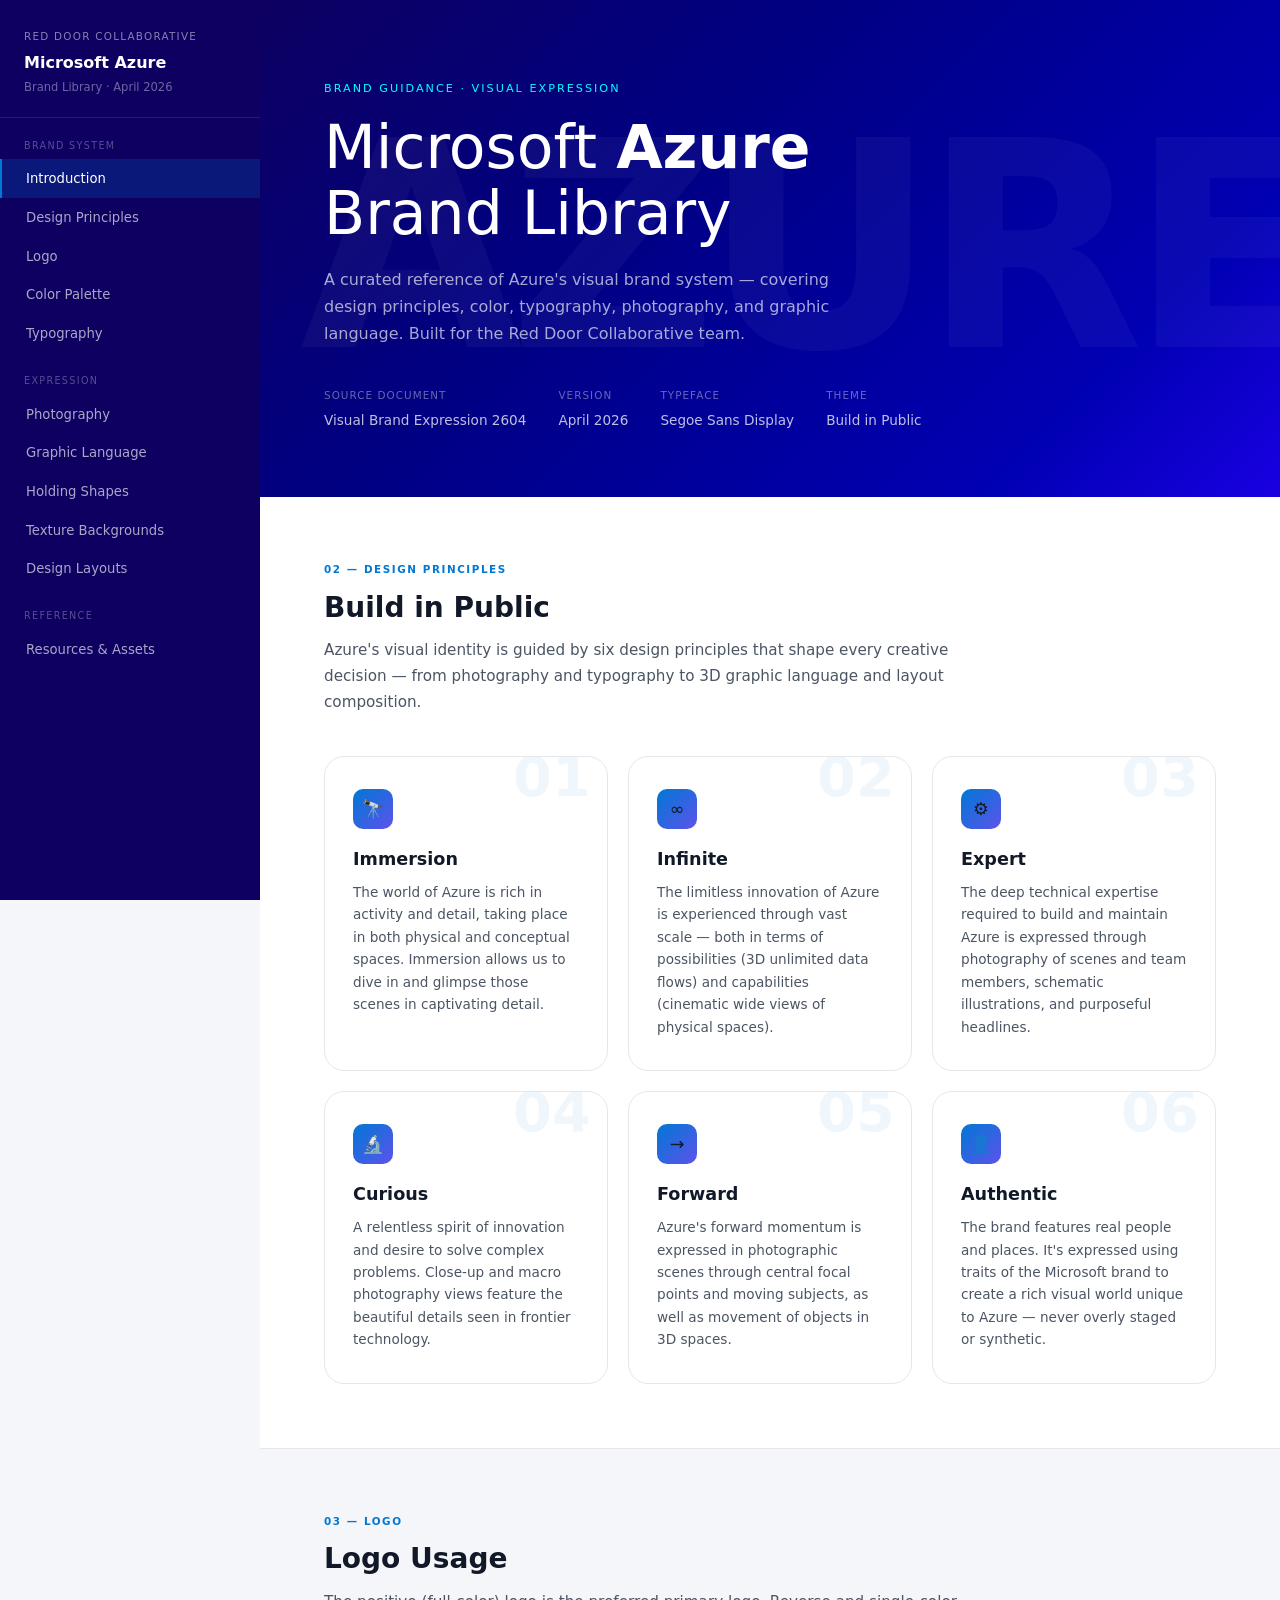
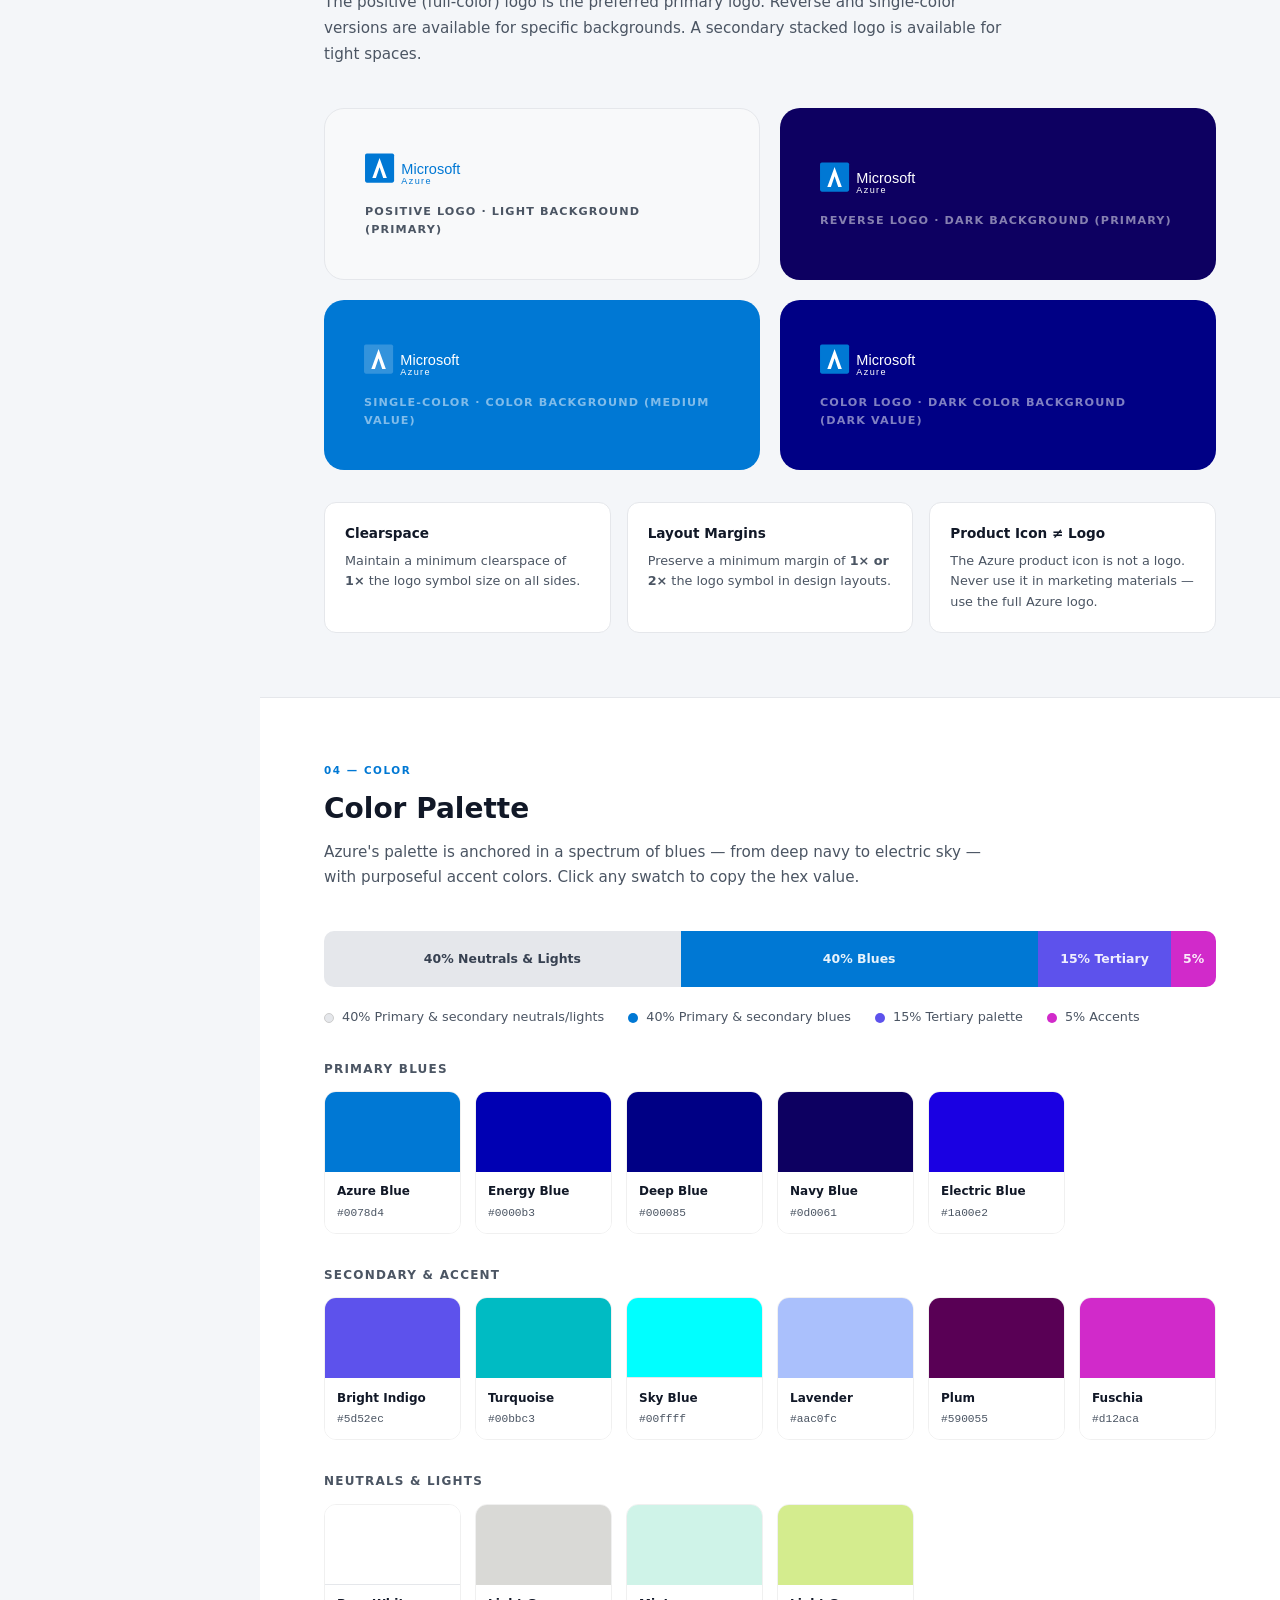
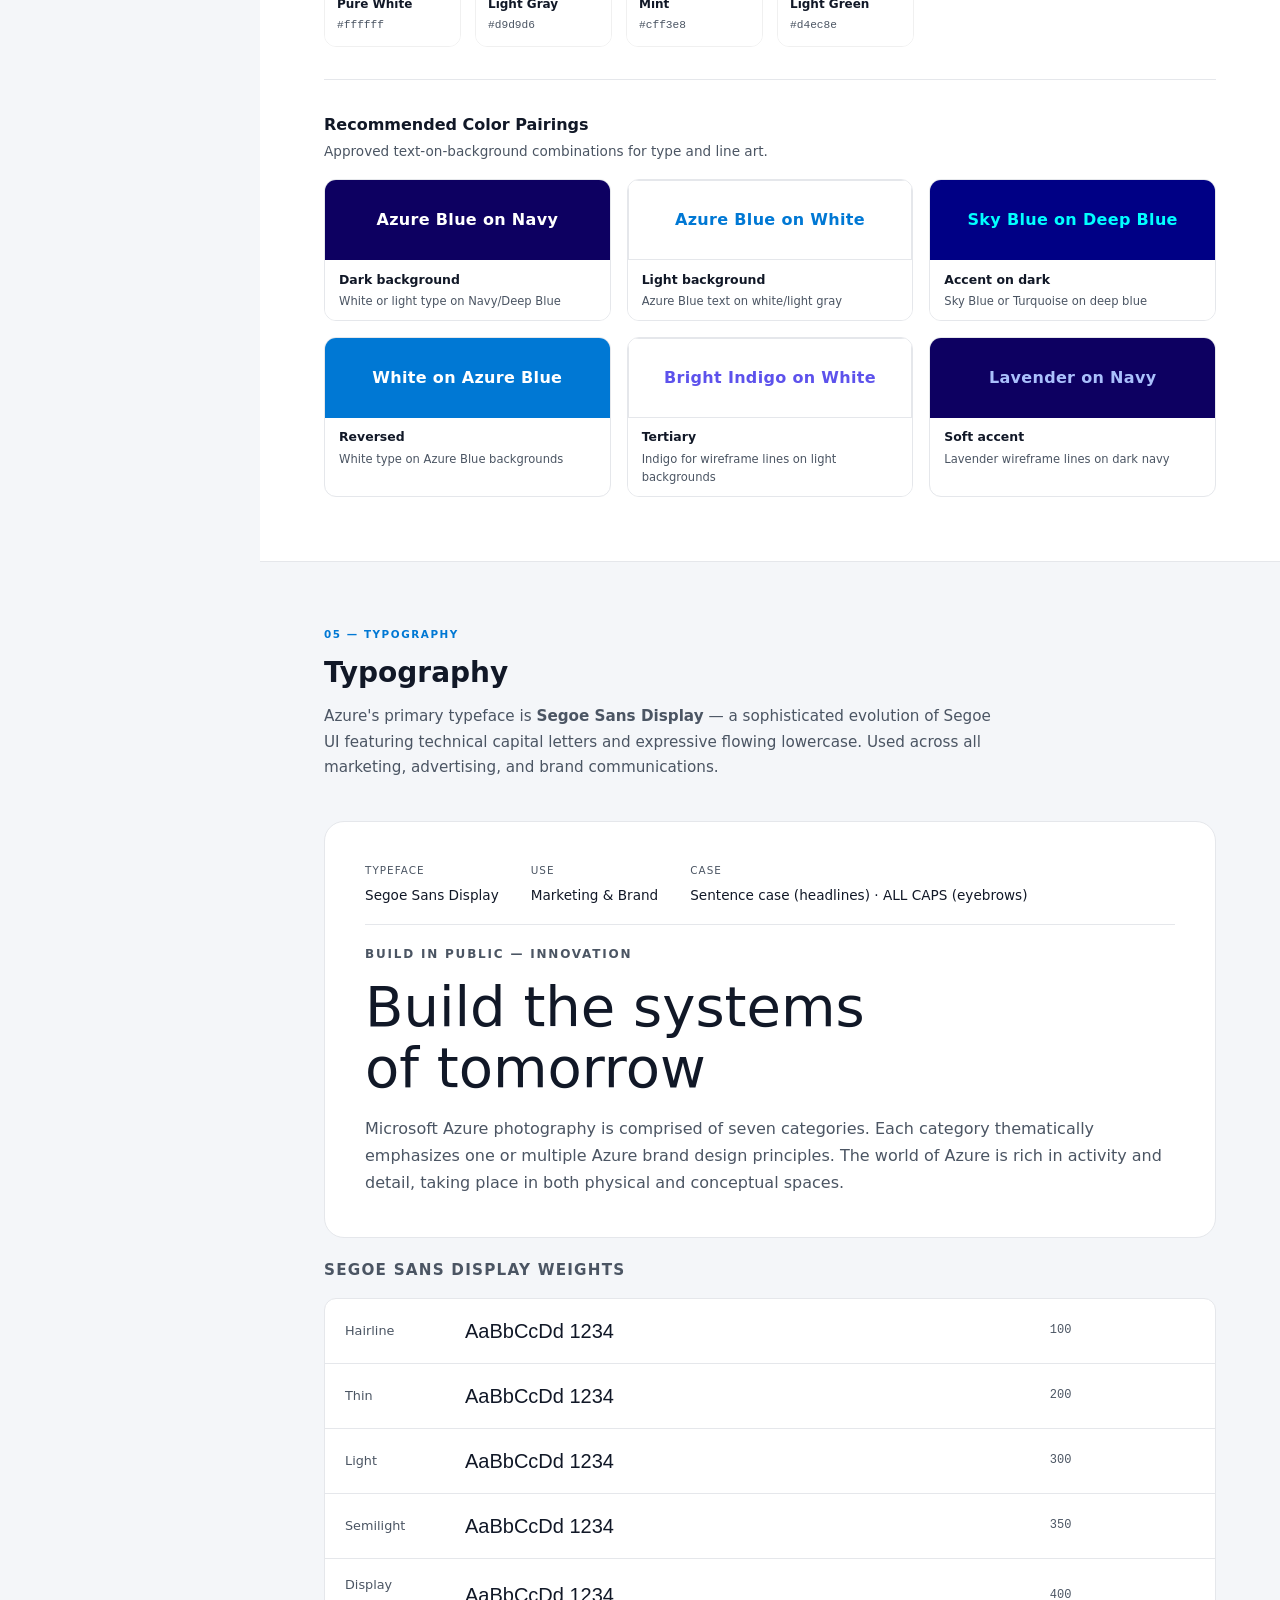
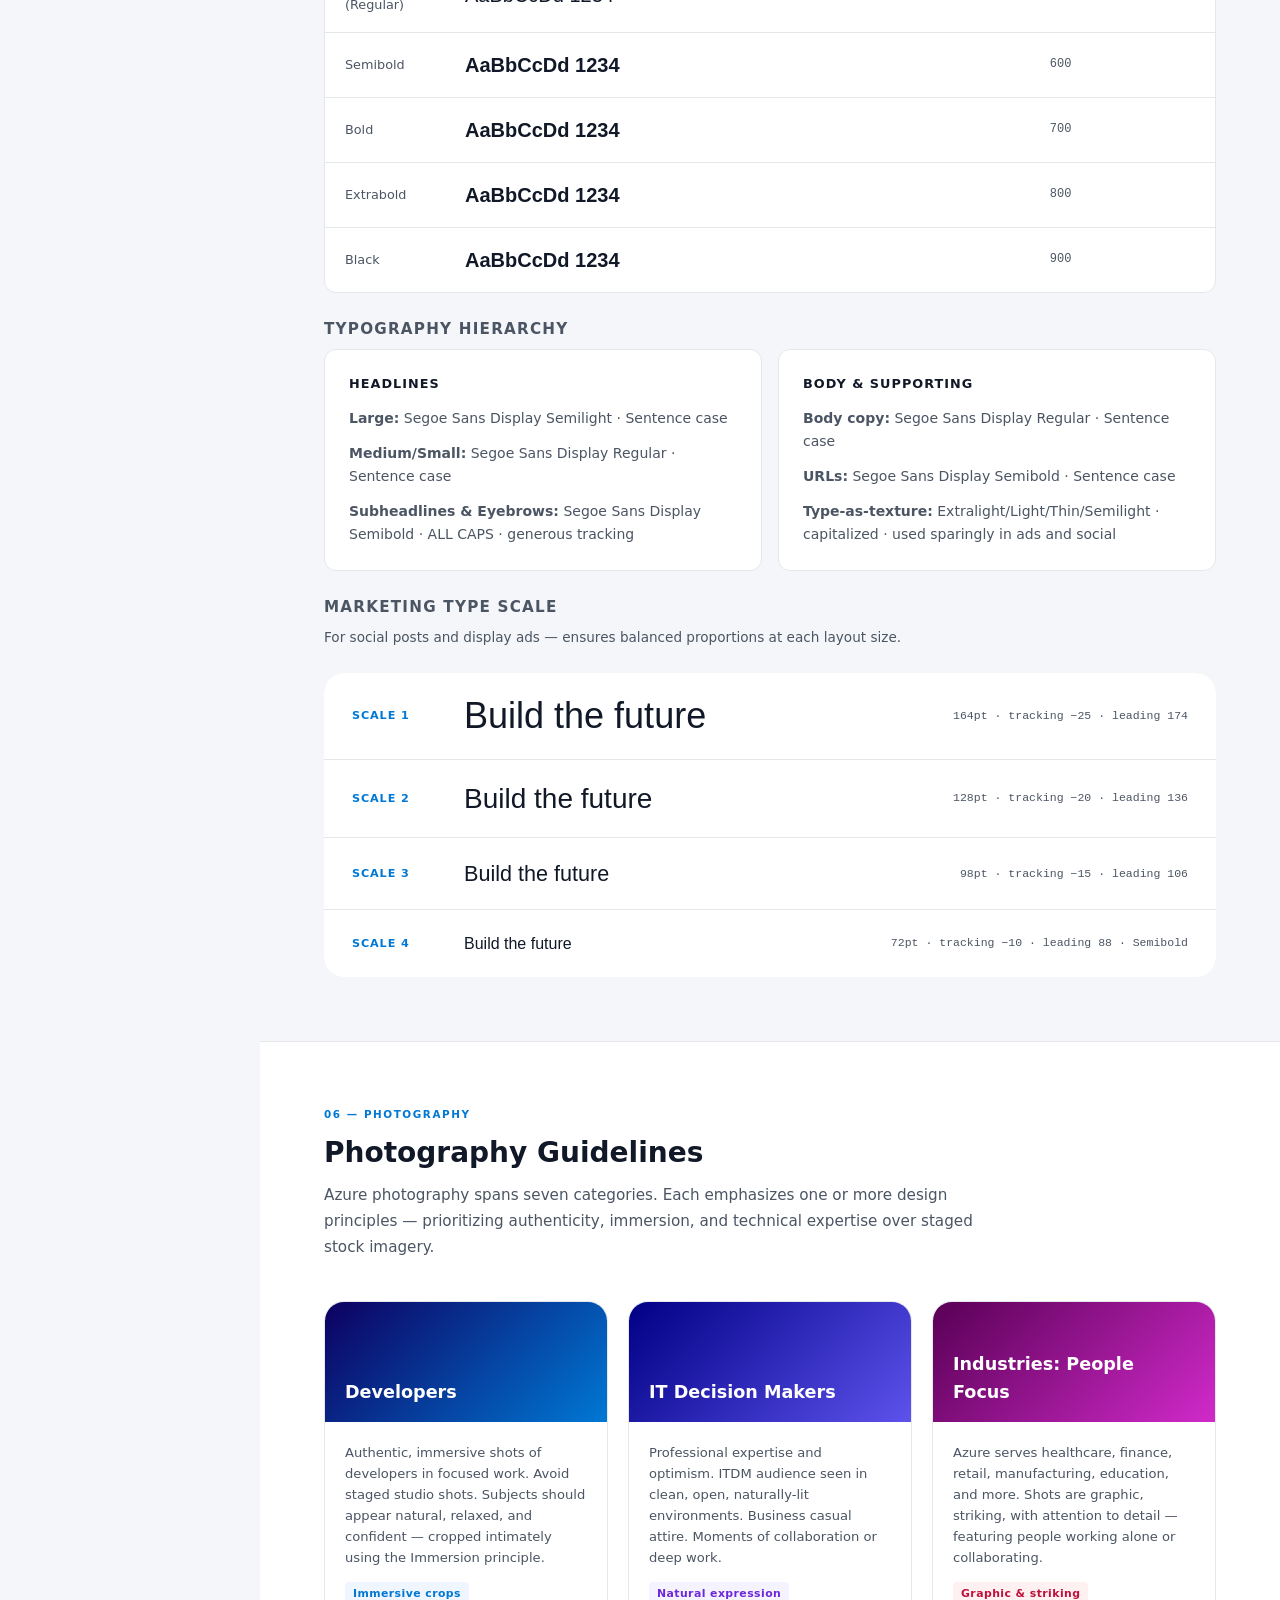
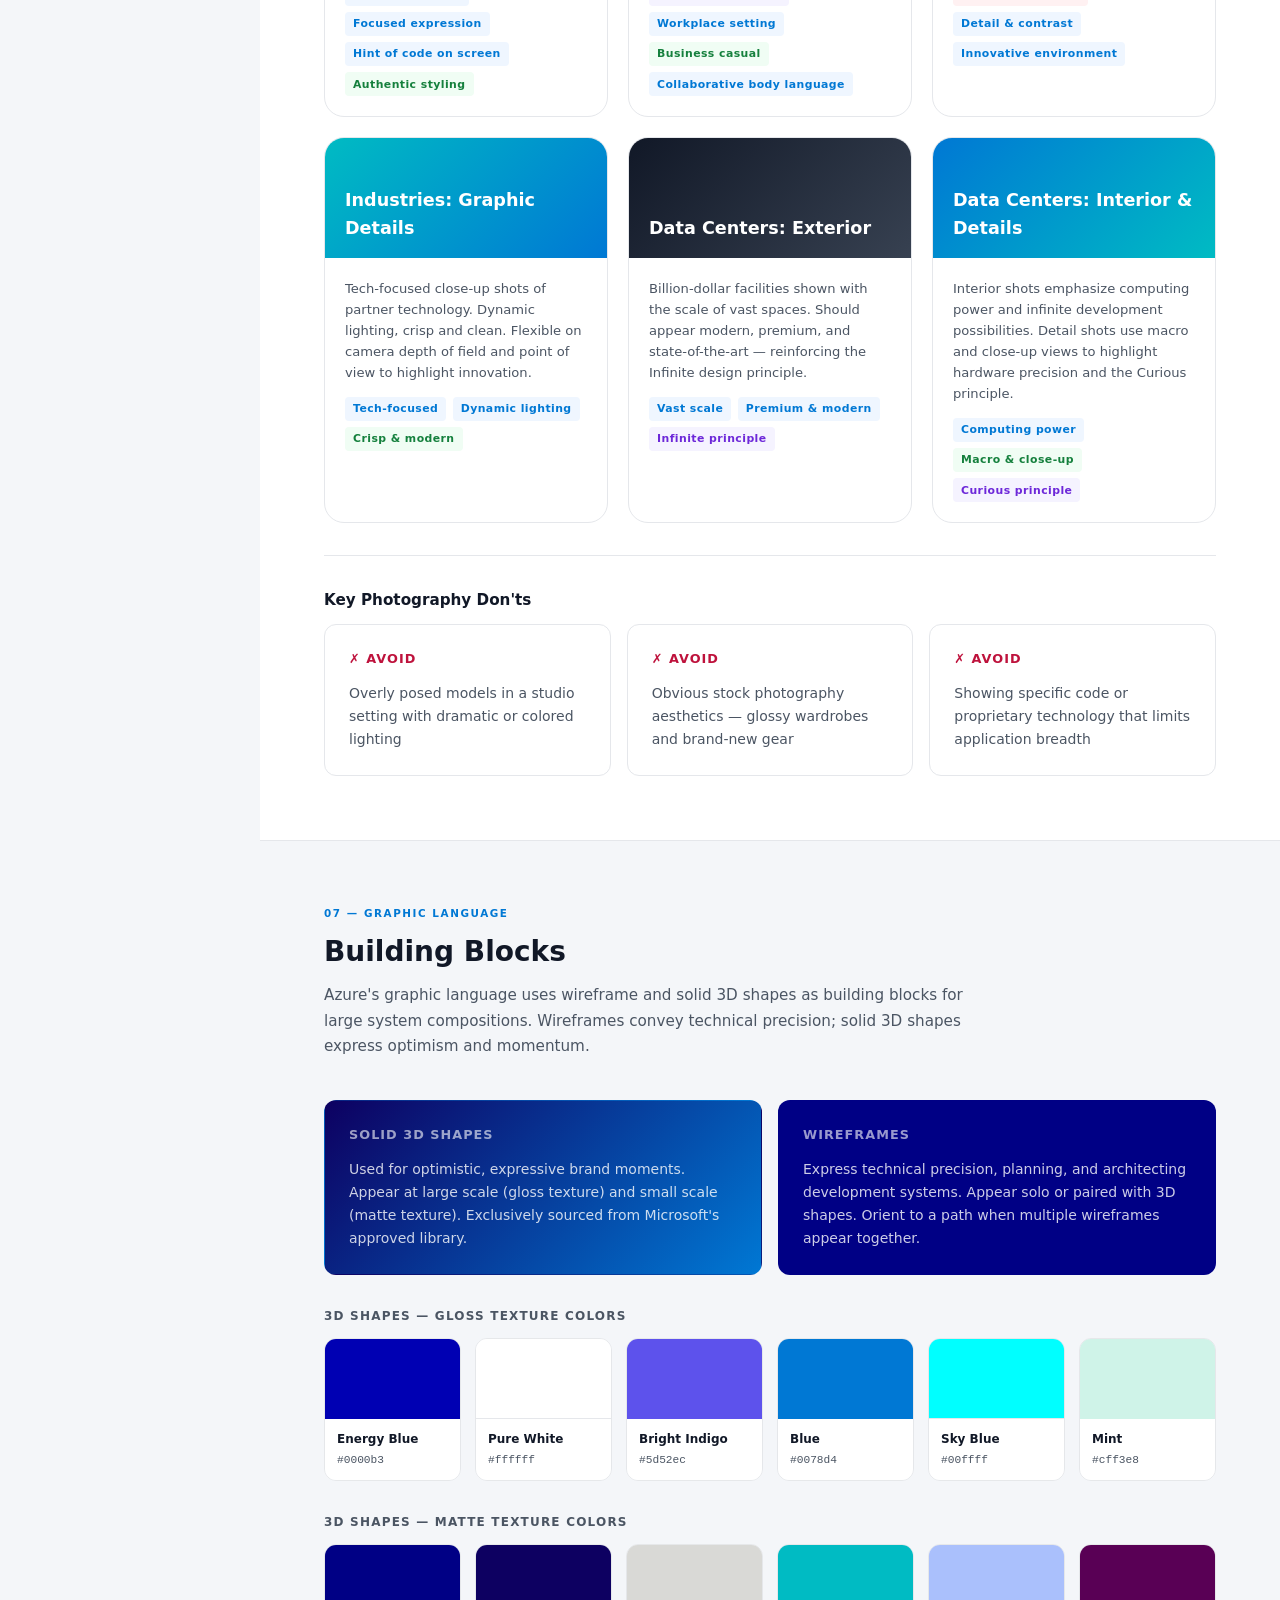
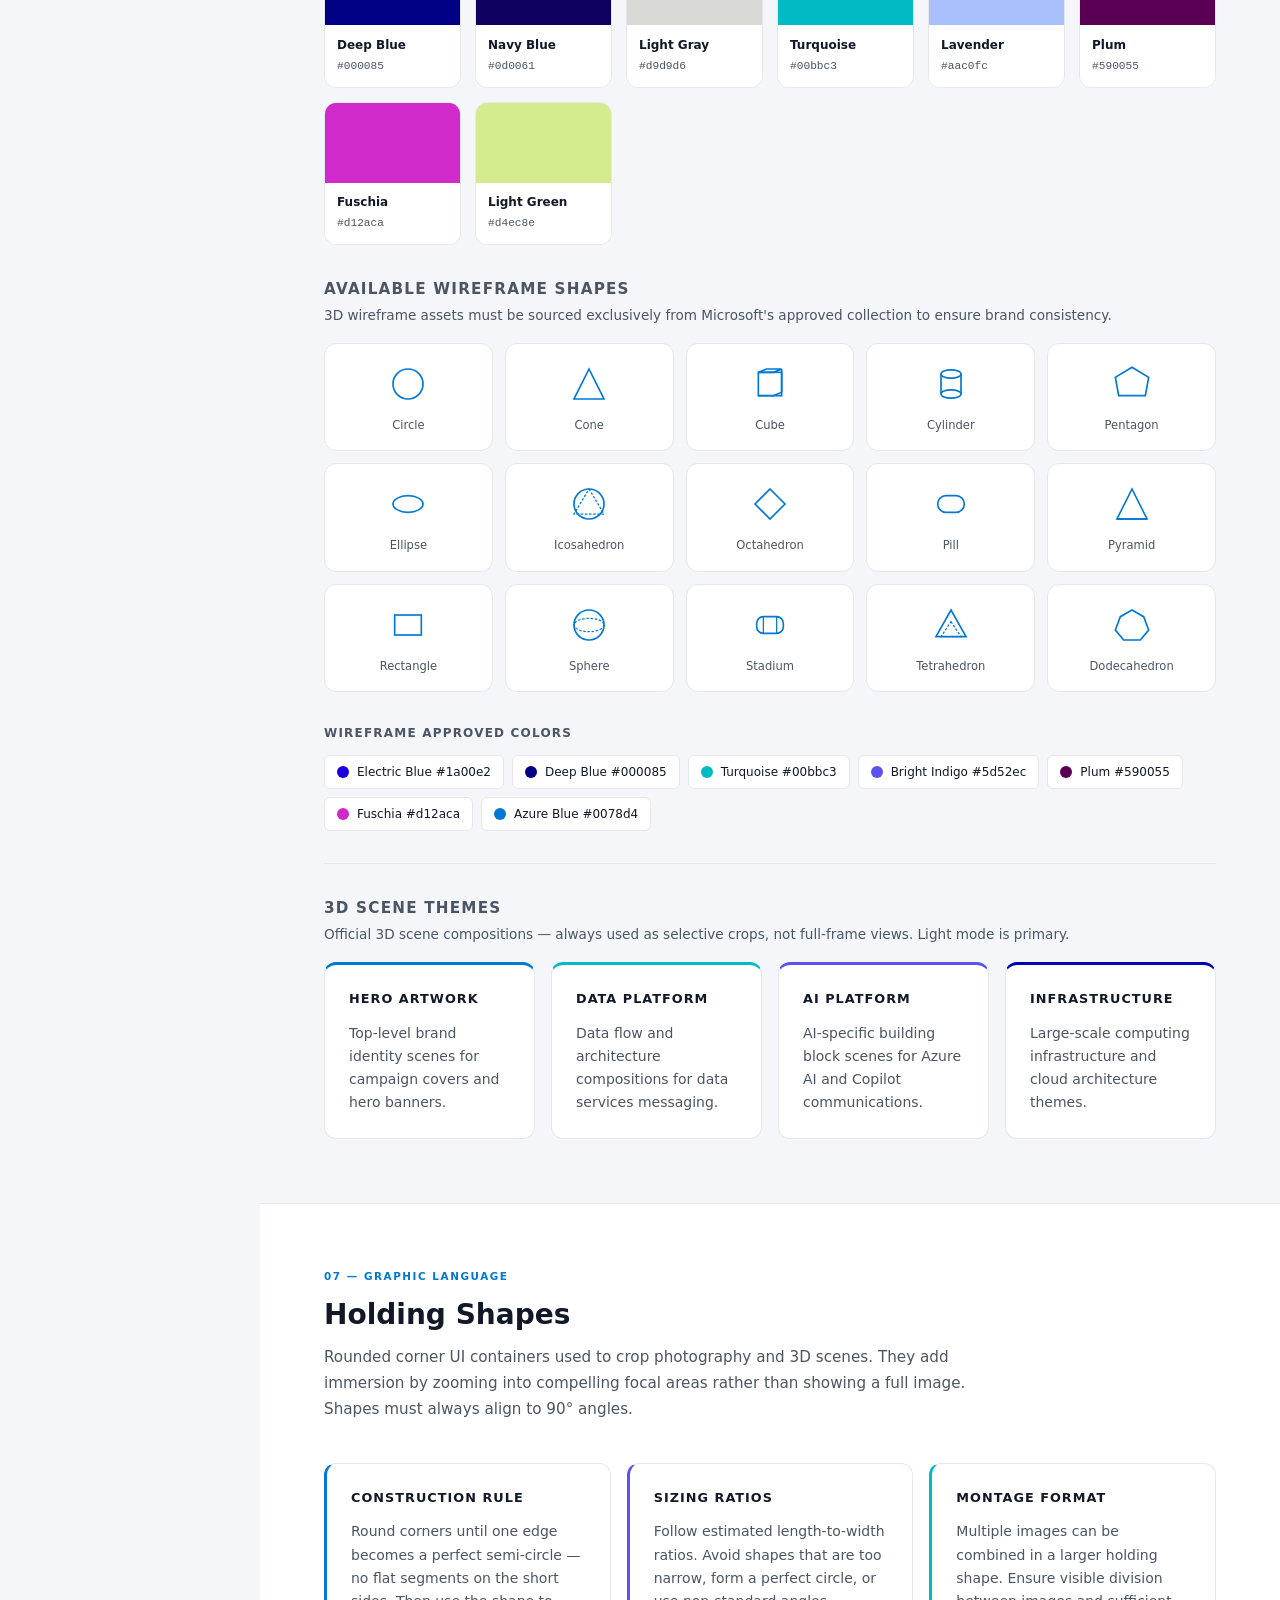
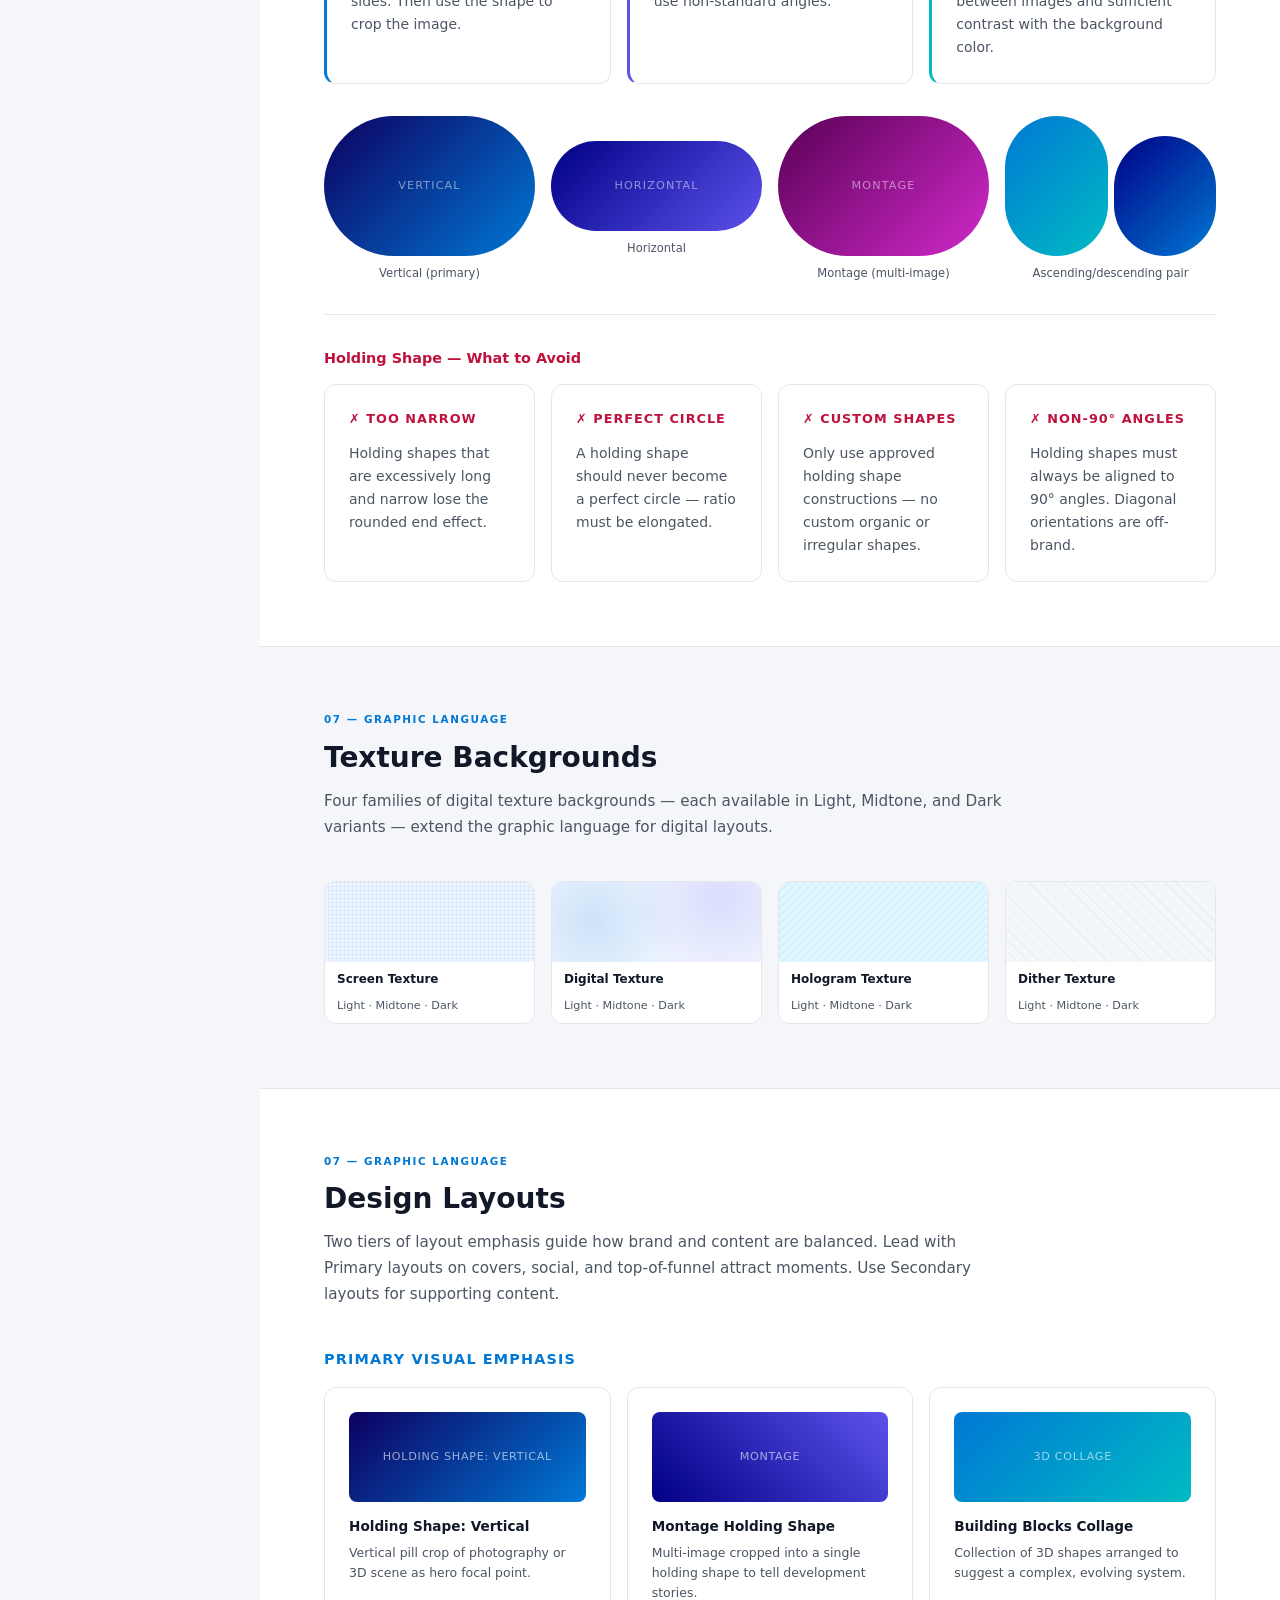
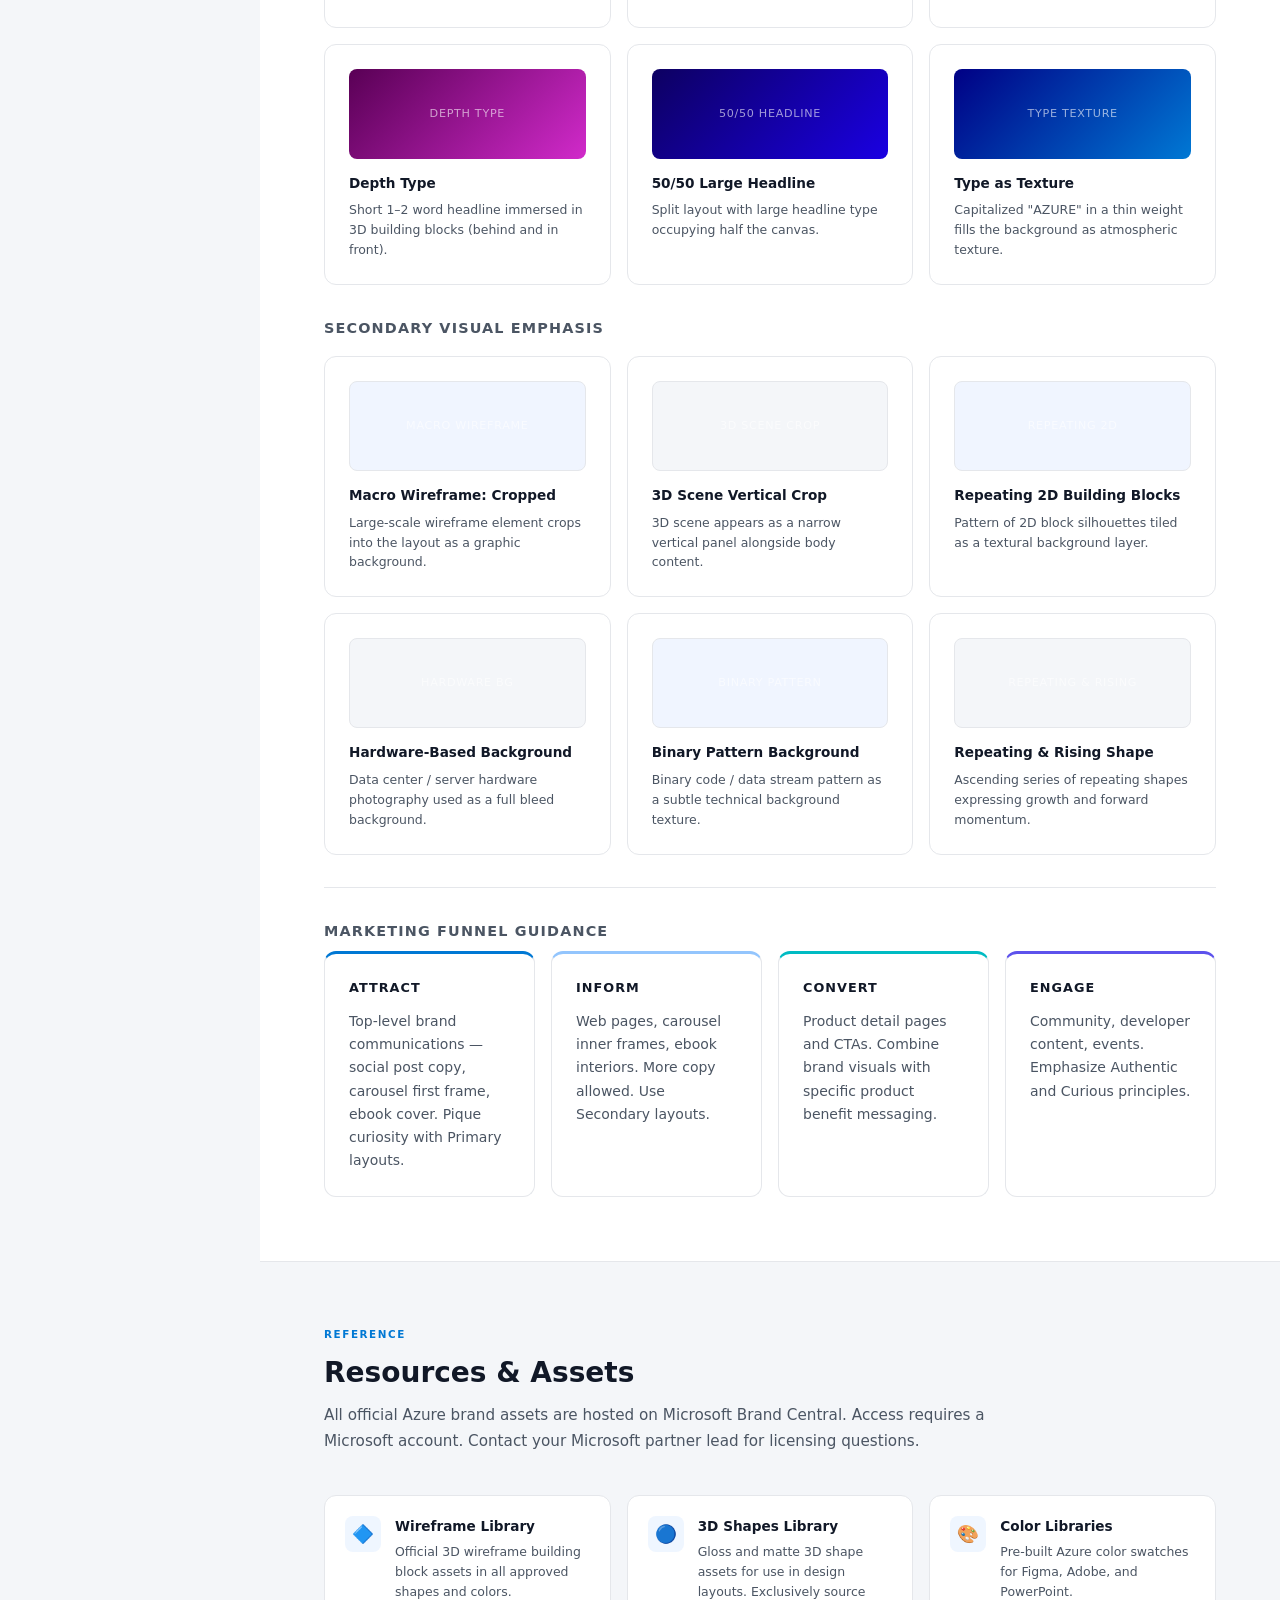
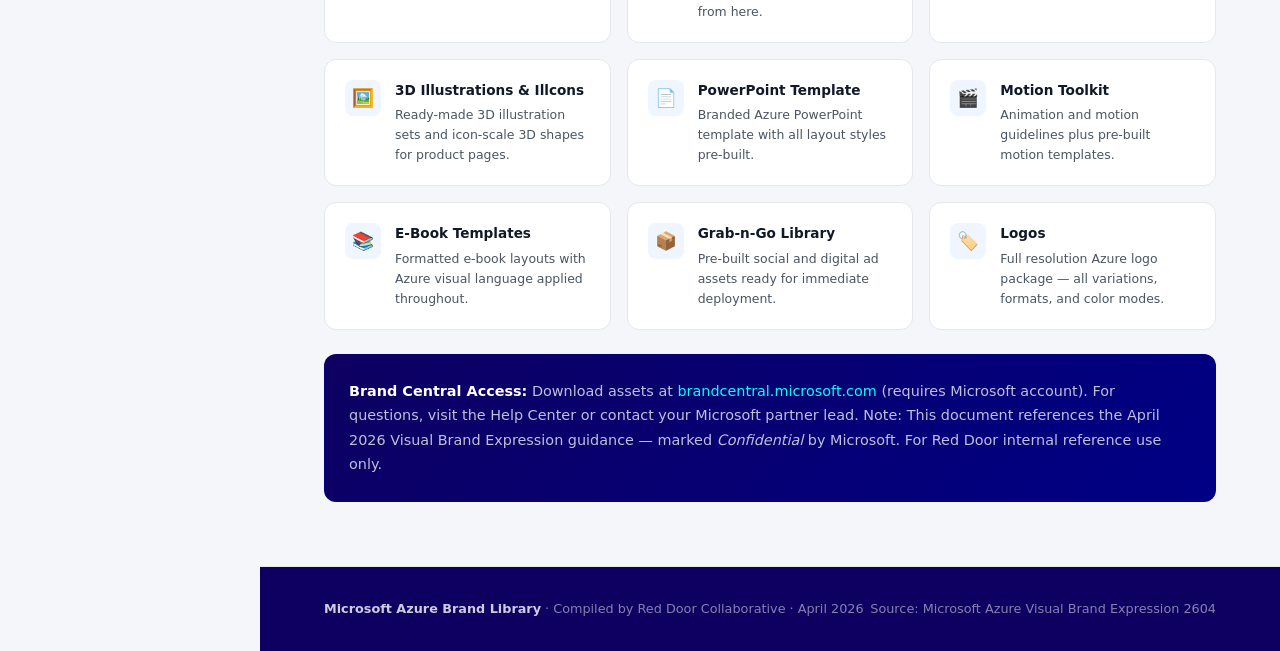
==== index.html @ ec977c02 "feat: initial Azure brand library" ====
<!DOCTYPE html>
<html lang="en">
<head>
  <meta charset="UTF-8" />
  <meta name="viewport" content="width=device-width, initial-scale=1.0" />
  <title>Microsoft Azure — Brand Library</title>
  <style>
    /* ─── Reset & Base ─── */
    *, *::before, *::after { box-sizing: border-box; margin: 0; padding: 0; }
    :root {
      --azure-blue:       #0078d4;
      --energy-blue:      #0000b3;
      --deep-blue:        #000085;
      --navy-blue:        #0d0061;
      --electric-blue:    #1a00e2;
      --bright-indigo:    #5d52ec;
      --sky-blue:         #00ffff;
      --turquoise:        #00bbc3;
      --lavender:         #aac0fc;
      --mint:             #cff3e8;
      --plum:             #590055;
      --fuschia:          #d12aca;
      --light-green:      #d4ec8e;
      --light-gray:       #d9d9d6;
      --pure-white:       #ffffff;
      --bg:               #f4f6f9;
      --surface:          #ffffff;
      --text-primary:     #111827;
      --text-secondary:   #4b5563;
      --border:           #e5e7eb;
      --nav-width:        260px;
      --radius:           12px;
      --radius-lg:        20px;
    }
    html { scroll-behavior: smooth; }
    body {
      font-family: 'Segoe UI', system-ui, -apple-system, sans-serif;
      background: var(--bg);
      color: var(--text-primary);
      line-height: 1.6;
      display: flex;
    }

    /* ─── Sidebar Nav ─── */
    nav {
      position: fixed; top: 0; left: 0;
      width: var(--nav-width); height: 100vh;
      background: var(--navy-blue);
      overflow-y: auto;
      display: flex; flex-direction: column;
      z-index: 100;
      padding-bottom: 2rem;
    }
    .nav-brand {
      padding: 1.75rem 1.5rem 1.25rem;
      border-bottom: 1px solid rgba(255,255,255,0.1);
    }
    .nav-brand .eyebrow {
      font-size: 0.65rem; letter-spacing: 0.12em; text-transform: uppercase;
      color: rgba(255,255,255,0.5); margin-bottom: 0.35rem;
    }
    .nav-brand .title {
      font-size: 1rem; font-weight: 600; color: #fff;
    }
    .nav-brand .subtitle {
      font-size: 0.72rem; color: rgba(255,255,255,0.4); margin-top: 0.15rem;
    }
    .nav-section-label {
      font-size: 0.6rem; letter-spacing: 0.14em; text-transform: uppercase;
      color: rgba(255,255,255,0.3); padding: 1.25rem 1.5rem 0.4rem;
    }
    nav a {
      display: block; padding: 0.55rem 1.5rem;
      font-size: 0.825rem; color: rgba(255,255,255,0.65);
      text-decoration: none; transition: all 0.15s;
      border-left: 2px solid transparent;
    }
    nav a:hover { color: #fff; background: rgba(255,255,255,0.06); border-left-color: var(--azure-blue); }
    nav a.active { color: #fff; background: rgba(0,120,212,0.2); border-left-color: var(--azure-blue); }

    /* ─── Main Content ─── */
    main {
      margin-left: var(--nav-width);
      flex: 1;
      padding: 0;
    }

    /* ─── Hero ─── */
    .hero {
      background: linear-gradient(135deg, var(--navy-blue) 0%, var(--deep-blue) 40%, var(--energy-blue) 80%, var(--electric-blue) 100%);
      padding: 5rem 4rem 4rem;
      position: relative; overflow: hidden;
    }
    .hero::before {
      content: 'AZURE';
      position: absolute; right: -2rem; top: 50%; transform: translateY(-50%);
      font-size: 18rem; font-weight: 900; letter-spacing: -0.05em;
      color: rgba(255,255,255,0.04); pointer-events: none; line-height: 1;
    }
    .hero-eyebrow {
      font-size: 0.7rem; letter-spacing: 0.18em; text-transform: uppercase;
      color: var(--sky-blue); margin-bottom: 1rem;
    }
    .hero h1 {
      font-size: clamp(2.5rem, 5vw, 3.75rem);
      font-weight: 300; color: #fff; line-height: 1.1;
      margin-bottom: 1.25rem; max-width: 640px;
    }
    .hero h1 strong { font-weight: 700; }
    .hero p {
      font-size: 1rem; color: rgba(255,255,255,0.65);
      max-width: 560px; line-height: 1.7;
    }
    .hero-meta {
      margin-top: 2.5rem; display: flex; gap: 2rem;
    }
    .hero-meta-item label {
      font-size: 0.65rem; letter-spacing: 0.1em; text-transform: uppercase;
      color: rgba(255,255,255,0.4); display: block; margin-bottom: 0.2rem;
    }
    .hero-meta-item span { font-size: 0.85rem; color: rgba(255,255,255,0.75); }

    /* ─── Sections ─── */
    section {
      padding: 4rem;
      border-bottom: 1px solid var(--border);
    }
    section:last-child { border-bottom: none; }
    .section-eyebrow {
      font-size: 0.65rem; letter-spacing: 0.15em; text-transform: uppercase;
      color: var(--azure-blue); margin-bottom: 0.5rem; font-weight: 600;
    }
    h2 {
      font-size: 1.75rem; font-weight: 600; margin-bottom: 0.5rem;
      color: var(--text-primary);
    }
    .section-intro {
      font-size: 0.95rem; color: var(--text-secondary);
      max-width: 680px; margin-bottom: 2.5rem; line-height: 1.7;
    }

    /* ─── Cards ─── */
    .card-grid { display: grid; gap: 1rem; }
    .card-grid-2 { grid-template-columns: repeat(2, 1fr); }
    .card-grid-3 { grid-template-columns: repeat(3, 1fr); }
    .card-grid-4 { grid-template-columns: repeat(4, 1fr); }
    .card {
      background: var(--surface); border-radius: var(--radius);
      border: 1px solid var(--border); padding: 1.5rem;
    }
    .card-title {
      font-size: 0.8rem; font-weight: 600; text-transform: uppercase;
      letter-spacing: 0.08em; margin-bottom: 0.75rem; color: var(--text-primary);
    }
    .card p { font-size: 0.875rem; color: var(--text-secondary); line-height: 1.65; }

    /* ─── Design Principles ─── */
    .principles-grid {
      display: grid; grid-template-columns: repeat(3, 1fr); gap: 1.25rem;
    }
    .principle-card {
      background: var(--surface); border-radius: var(--radius-lg);
      border: 1px solid var(--border); padding: 2rem 1.75rem;
      position: relative; overflow: hidden; transition: transform 0.2s, box-shadow 0.2s;
    }
    .principle-card:hover { transform: translateY(-3px); box-shadow: 0 8px 30px rgba(0,0,0,0.08); }
    .principle-number {
      font-size: 3.5rem; font-weight: 900; position: absolute;
      top: -0.5rem; right: 1rem; color: rgba(0,120,212,0.06); line-height: 1;
    }
    .principle-icon {
      width: 40px; height: 40px; border-radius: 10px;
      background: linear-gradient(135deg, var(--azure-blue), var(--bright-indigo));
      display: flex; align-items: center; justify-content: center;
      margin-bottom: 1rem;
      font-size: 1.1rem;
    }
    .principle-title {
      font-size: 1.1rem; font-weight: 700; margin-bottom: 0.5rem;
    }
    .principle-desc {
      font-size: 0.85rem; color: var(--text-secondary); line-height: 1.65;
    }

    /* ─── Logo ─── */
    .logo-grid {
      display: grid; grid-template-columns: repeat(2, 1fr); gap: 1.25rem;
      margin-bottom: 2rem;
    }
    .logo-block {
      border-radius: var(--radius-lg); padding: 2.5rem; min-height: 160px;
      display: flex; flex-direction: column; justify-content: center; align-items: flex-start;
    }
    .logo-block.light { background: #f8f9fa; border: 1px solid var(--border); }
    .logo-block.dark { background: var(--navy-blue); }
    .logo-block.color-bg { background: var(--azure-blue); }
    .logo-block.dark-color { background: var(--deep-blue); }
    .logo-svg { width: 200px; }
    .logo-label {
      font-size: 0.7rem; letter-spacing: 0.1em; text-transform: uppercase;
      margin-top: 1rem; font-weight: 600;
    }
    .logo-block.light .logo-label { color: var(--text-secondary); }
    .logo-block.dark .logo-label, .logo-block.color-bg .logo-label, .logo-block.dark-color .logo-label {
      color: rgba(255,255,255,0.5);
    }
    .logo-rules {
      display: grid; grid-template-columns: repeat(3, 1fr); gap: 1rem;
    }
    .logo-rule-card {
      background: var(--surface); border: 1px solid var(--border); border-radius: var(--radius);
      padding: 1.25rem;
    }
    .logo-rule-card h4 { font-size: 0.85rem; font-weight: 600; margin-bottom: 0.4rem; }
    .logo-rule-card p { font-size: 0.8rem; color: var(--text-secondary); }

    /* ─── Color Palette ─── */
    .color-section-title {
      font-size: 0.75rem; font-weight: 700; text-transform: uppercase;
      letter-spacing: 0.1em; color: var(--text-secondary);
      margin-bottom: 0.75rem; margin-top: 2rem;
    }
    .color-section-title:first-of-type { margin-top: 0; }
    .color-grid {
      display: grid; grid-template-columns: repeat(auto-fill, minmax(130px, 1fr));
      gap: 0.875rem; margin-bottom: 0.5rem;
    }
    .swatch {
      border-radius: var(--radius); overflow: hidden;
      border: 1px solid rgba(0,0,0,0.06); cursor: pointer;
      transition: transform 0.15s, box-shadow 0.15s;
    }
    .swatch:hover { transform: translateY(-2px); box-shadow: 0 6px 20px rgba(0,0,0,0.1); }
    .swatch-color { height: 80px; width: 100%; }
    .swatch-info { background: var(--surface); padding: 0.65rem 0.75rem; }
    .swatch-name { font-size: 0.75rem; font-weight: 600; color: var(--text-primary); }
    .swatch-hex {
      font-size: 0.7rem; color: var(--text-secondary); font-family: monospace;
      display: flex; align-items: center; justify-content: space-between;
      margin-top: 0.2rem;
    }
    .copy-btn {
      background: none; border: none; cursor: pointer; padding: 0;
      color: var(--azure-blue); font-size: 0.65rem; opacity: 0;
      transition: opacity 0.15s;
    }
    .swatch:hover .copy-btn { opacity: 1; }
    .copy-btn:hover { text-decoration: underline; }
    .toast {
      position: fixed; bottom: 2rem; right: 2rem;
      background: var(--text-primary); color: #fff;
      padding: 0.75rem 1.25rem; border-radius: 8px;
      font-size: 0.85rem; opacity: 0; pointer-events: none;
      transition: opacity 0.3s;
      z-index: 999;
    }
    .toast.show { opacity: 1; }
    .color-usage-bar {
      display: flex; height: 40px; border-radius: 8px; overflow: hidden;
      margin-bottom: 0.75rem; border: 1px solid var(--border);
    }
    .usage-segment {
      display: flex; align-items: center; justify-content: center;
      font-size: 0.7rem; font-weight: 700; color: #fff;
      transition: flex 0.3s;
    }
    .usage-segment.dark { color: rgba(255,255,255,0.8); }
    .usage-legend {
      display: flex; gap: 1.5rem; flex-wrap: wrap;
    }
    .usage-item {
      display: flex; align-items: center; gap: 0.5rem; font-size: 0.8rem; color: var(--text-secondary);
    }
    .usage-dot { width: 10px; height: 10px; border-radius: 50%; flex-shrink: 0; }

    /* ─── Color Pairing ─── */
    .pairing-grid {
      display: grid; grid-template-columns: repeat(3, 1fr); gap: 1rem; margin-top: 1rem;
    }
    .pairing-card {
      border-radius: var(--radius); overflow: hidden; border: 1px solid var(--border);
    }
    .pairing-preview {
      height: 80px; display: flex; align-items: center;
      justify-content: center; font-size: 1rem; font-weight: 600; letter-spacing: 0.02em;
    }
    .pairing-meta {
      background: var(--surface); padding: 0.6rem 0.875rem;
      font-size: 0.72rem; color: var(--text-secondary);
    }
    .pairing-meta strong { color: var(--text-primary); display: block; font-size: 0.78rem; margin-bottom: 0.15rem; }

    /* ─── Typography ─── */
    .type-specimen {
      background: var(--surface); border-radius: var(--radius-lg);
      border: 1px solid var(--border); padding: 2.5rem;
      margin-bottom: 1.25rem;
    }
    .type-meta {
      display: flex; gap: 2rem; margin-bottom: 1.25rem;
      padding-bottom: 1rem; border-bottom: 1px solid var(--border);
    }
    .type-meta-item label {
      font-size: 0.65rem; letter-spacing: 0.1em; text-transform: uppercase;
      color: var(--text-secondary); display: block; margin-bottom: 0.2rem;
    }
    .type-meta-item span { font-size: 0.85rem; font-weight: 500; }
    .type-sample-xl {
      font-family: 'Segoe UI', system-ui, sans-serif;
      font-size: 3.5rem; font-weight: 300; line-height: 1.1;
      color: var(--text-primary); margin-bottom: 1rem;
    }
    .type-sample-lg {
      font-family: 'Segoe UI', system-ui, sans-serif;
      font-size: 2rem; font-weight: 300; line-height: 1.2;
      color: var(--text-primary); margin-bottom: 0.75rem;
    }
    .type-sample-subhead {
      font-family: 'Segoe UI', system-ui, sans-serif;
      font-size: 0.75rem; font-weight: 700; letter-spacing: 0.15em;
      text-transform: uppercase; color: var(--text-secondary); margin-bottom: 0.75rem;
    }
    .type-sample-body {
      font-family: 'Segoe UI', system-ui, sans-serif;
      font-size: 1rem; font-weight: 400; line-height: 1.7;
      color: var(--text-secondary);
    }
    .weight-table {
      width: 100%; border-collapse: collapse;
    }
    .weight-table tr { border-bottom: 1px solid var(--border); }
    .weight-table tr:last-child { border-bottom: none; }
    .weight-table td { padding: 1rem 1.25rem; font-size: 0.875rem; }
    .weight-table td:first-child { color: var(--text-secondary); width: 120px; font-size: 0.8rem; }
    .weight-table td:nth-child(2) { font-family: 'Segoe UI', sans-serif; font-size: 1.25rem; }
    .weight-table td:last-child { color: var(--text-secondary); font-size: 0.75rem; font-family: monospace; }
    .w-100 { font-weight: 100; }
    .w-200 { font-weight: 200; }
    .w-300 { font-weight: 300; }
    .w-350 { font-weight: 350; }
    .w-400 { font-weight: 400; }
    .w-600 { font-weight: 600; }
    .w-700 { font-weight: 700; }
    .w-800 { font-weight: 800; }
    .w-900 { font-weight: 900; }
    .type-scale-grid {
      display: flex; flex-direction: column; gap: 1px;
      background: var(--border); border-radius: var(--radius-lg);
      overflow: hidden; margin-top: 1.5rem;
    }
    .type-scale-row {
      background: var(--surface); display: flex; align-items: center;
      padding: 1.5rem 1.75rem; gap: 2rem;
    }
    .scale-label { width: 80px; font-size: 0.7rem; font-weight: 700; text-transform: uppercase;
      letter-spacing: 0.08em; color: var(--azure-blue); flex-shrink: 0; }
    .scale-sample { font-family: 'Segoe UI', sans-serif; font-weight: 300; color: var(--text-primary); flex: 1; }
    .scale-spec { font-size: 0.72rem; color: var(--text-secondary); font-family: monospace; flex-shrink: 0; text-align: right; }

    /* ─── Photography ─── */
    .photo-cat-grid {
      display: grid; grid-template-columns: repeat(3, 1fr); gap: 1.25rem;
    }
    .photo-cat-card {
      background: var(--surface); border-radius: var(--radius-lg);
      border: 1px solid var(--border); overflow: hidden;
      transition: transform 0.2s, box-shadow 0.2s;
    }
    .photo-cat-card:hover { transform: translateY(-3px); box-shadow: 0 8px 30px rgba(0,0,0,0.08); }
    .photo-cat-header {
      height: 120px; position: relative;
      display: flex; align-items: flex-end; padding: 1rem 1.25rem;
    }
    .photo-cat-header span {
      color: #fff; font-size: 1.1rem; font-weight: 700; position: relative; z-index: 1;
    }
    .photo-cat-body { padding: 1.25rem; }
    .photo-cat-body p { font-size: 0.82rem; color: var(--text-secondary); line-height: 1.6; margin-bottom: 0.875rem; }
    .photo-tags { display: flex; flex-wrap: wrap; gap: 0.4rem; }
    .tag {
      font-size: 0.68rem; font-weight: 600; letter-spacing: 0.04em;
      background: #eff6ff; color: var(--azure-blue); border-radius: 4px;
      padding: 0.2rem 0.5rem;
    }
    .tag.green { background: #f0fdf4; color: #15803d; }
    .tag.purple { background: #f5f3ff; color: #6d28d9; }
    .tag.red { background: #fff1f2; color: #be123c; }

    /* ─── Graphic Language ─── */
    .shapes-grid {
      display: grid; grid-template-columns: repeat(5, 1fr); gap: 0.75rem;
    }
    .shape-chip {
      background: var(--surface); border: 1px solid var(--border);
      border-radius: var(--radius); padding: 1rem; text-align: center;
    }
    .shape-visual {
      width: 48px; height: 48px; margin: 0 auto 0.5rem;
      display: flex; align-items: center; justify-content: center;
    }
    .shape-name {
      font-size: 0.72rem; color: var(--text-secondary); font-weight: 500;
    }
    .wireframe-colors {
      display: flex; gap: 0.5rem; flex-wrap: wrap; margin-top: 0.75rem;
    }
    .wire-chip {
      display: flex; align-items: center; gap: 0.5rem;
      background: var(--surface); border: 1px solid var(--border);
      border-radius: 6px; padding: 0.4rem 0.75rem; font-size: 0.75rem;
    }
    .wire-dot { width: 12px; height: 12px; border-radius: 50%; flex-shrink: 0; }
    .texture-grid {
      display: grid; grid-template-columns: repeat(4, 1fr); gap: 1rem;
    }
    .texture-card {
      border-radius: var(--radius); overflow: hidden; border: 1px solid var(--border);
    }
    .texture-preview { height: 80px; position: relative; }
    .texture-card-name {
      background: var(--surface); padding: 0.5rem 0.75rem;
      font-size: 0.75rem; font-weight: 600; color: var(--text-primary);
    }
    .texture-variants {
      background: var(--surface); padding: 0 0.75rem 0.5rem;
      font-size: 0.7rem; color: var(--text-secondary);
    }

    /* ─── Design Layouts ─── */
    .layout-grid {
      display: grid; grid-template-columns: repeat(3, 1fr); gap: 1rem;
    }
    .layout-card {
      background: var(--surface); border: 1px solid var(--border);
      border-radius: var(--radius); padding: 1.5rem;
      transition: transform 0.2s, box-shadow 0.2s;
    }
    .layout-card:hover { transform: translateY(-2px); box-shadow: 0 4px 20px rgba(0,0,0,0.07); }
    .layout-thumb {
      height: 90px; border-radius: 8px;
      margin-bottom: 0.875rem;
      display: flex; align-items: center; justify-content: center;
      font-size: 0.7rem; color: rgba(255,255,255,0.6); letter-spacing: 0.06em;
      text-transform: uppercase;
    }
    .layout-name { font-size: 0.85rem; font-weight: 600; margin-bottom: 0.35rem; }
    .layout-desc { font-size: 0.78rem; color: var(--text-secondary); }

    /* ─── Usage Spectrum ─── */
    .spectrum-bar {
      height: 56px; border-radius: 10px; overflow: hidden;
      display: flex; margin-bottom: 1.25rem;
    }
    .spectrum-seg {
      display: flex; align-items: center; justify-content: center;
      font-size: 0.78rem; font-weight: 700; color: rgba(255,255,255,0.9);
      transition: flex 0.3s;
    }

    /* ─── Resources ─── */
    .resources-grid {
      display: grid; grid-template-columns: repeat(3, 1fr); gap: 1rem;
    }
    .resource-card {
      background: var(--surface); border: 1px solid var(--border);
      border-radius: var(--radius); padding: 1.25rem;
      display: flex; align-items: flex-start; gap: 0.875rem;
    }
    .resource-icon {
      width: 36px; height: 36px; border-radius: 8px;
      background: #eff6ff; display: flex; align-items: center; justify-content: center;
      font-size: 1.1rem; flex-shrink: 0;
    }
    .resource-text h4 { font-size: 0.85rem; font-weight: 600; margin-bottom: 0.25rem; }
    .resource-text p { font-size: 0.78rem; color: var(--text-secondary); }

    /* ─── Footer ─── */
    footer {
      background: var(--navy-blue); color: rgba(255,255,255,0.5);
      padding: 2rem 4rem;
      font-size: 0.8rem; display: flex; justify-content: space-between; align-items: center;
    }
    footer strong { color: rgba(255,255,255,0.8); }

    /* ─── Divider ─── */
    .divider { border: none; border-top: 1px solid var(--border); margin: 2rem 0; }

    /* ─── Holding Shape Demo ─── */
    .holding-demo {
      display: grid; grid-template-columns: repeat(4, 1fr); gap: 1rem; margin-top: 1rem;
    }
    .holding-shape {
      border-radius: 50px 50px 50px 50px;
      overflow: hidden; height: 140px;
      display: flex; align-items: center; justify-content: center;
    }
    .holding-shape.vertical {
      width: 100%; border-radius: 9999px / 60px;
    }
    .holding-shape-label {
      font-size: 0.72rem; color: var(--text-secondary); text-align: center;
      margin-top: 0.5rem;
    }

    /* Responsive */
    @media (max-width: 1100px) {
      :root { --nav-width: 220px; }
      .principles-grid, .photo-cat-grid { grid-template-columns: repeat(2, 1fr); }
      .card-grid-4 { grid-template-columns: repeat(2, 1fr); }
    }
    @media (max-width: 768px) {
      nav { display: none; }
      main { margin-left: 0; }
      section { padding: 2.5rem 1.5rem; }
      .hero { padding: 3rem 1.5rem; }
      .principles-grid, .photo-cat-grid, .layout-grid { grid-template-columns: 1fr; }
      .logo-grid { grid-template-columns: 1fr; }
      .card-grid-3, .card-grid-4 { grid-template-columns: 1fr 1fr; }
      .shapes-grid { grid-template-columns: repeat(3, 1fr); }
    }
  </style>
</head>
<body>

<!-- ═══════════════════════════════ SIDEBAR ═══════════════════════════════ -->
<nav id="sidebar">
  <div class="nav-brand">
    <div class="eyebrow">Red Door Collaborative</div>
    <div class="title">Microsoft Azure</div>
    <div class="subtitle">Brand Library · April 2026</div>
  </div>
  <span class="nav-section-label">Brand System</span>
  <a href="#intro">Introduction</a>
  <a href="#principles">Design Principles</a>
  <a href="#logo">Logo</a>
  <a href="#color">Color Palette</a>
  <a href="#typography">Typography</a>
  <span class="nav-section-label">Expression</span>
  <a href="#photography">Photography</a>
  <a href="#graphic-language">Graphic Language</a>
  <a href="#holding-shapes">Holding Shapes</a>
  <a href="#textures">Texture Backgrounds</a>
  <a href="#layouts">Design Layouts</a>
  <span class="nav-section-label">Reference</span>
  <a href="#resources">Resources & Assets</a>
</nav>

<!-- ═══════════════════════════════ MAIN ═══════════════════════════════ -->
<main>

  <!-- HERO -->
  <div class="hero" id="intro">
    <div class="hero-eyebrow">Brand Guidance · Visual Expression</div>
    <h1>Microsoft <strong>Azure</strong><br>Brand Library</h1>
    <p>A curated reference of Azure's visual brand system — covering design principles, color, typography, photography, and graphic language. Built for the Red Door Collaborative team.</p>
    <div class="hero-meta">
      <div class="hero-meta-item">
        <label>Source Document</label>
        <span>Visual Brand Expression 2604</span>
      </div>
      <div class="hero-meta-item">
        <label>Version</label>
        <span>April 2026</span>
      </div>
      <div class="hero-meta-item">
        <label>Typeface</label>
        <span>Segoe Sans Display</span>
      </div>
      <div class="hero-meta-item">
        <label>Theme</label>
        <span>Build in Public</span>
      </div>
    </div>
  </div>

  <!-- ═══ DESIGN PRINCIPLES ═══ -->
  <section id="principles" style="background: #fff;">
    <div class="section-eyebrow">02 — Design Principles</div>
    <h2>Build in Public</h2>
    <p class="section-intro">Azure's visual identity is guided by six design principles that shape every creative decision — from photography and typography to 3D graphic language and layout composition.</p>
    <div class="principles-grid">
      <div class="principle-card">
        <div class="principle-number">01</div>
        <div class="principle-icon">🔭</div>
        <div class="principle-title">Immersion</div>
        <p class="principle-desc">The world of Azure is rich in activity and detail, taking place in both physical and conceptual spaces. Immersion allows us to dive in and glimpse those scenes in captivating detail.</p>
      </div>
      <div class="principle-card">
        <div class="principle-number">02</div>
        <div class="principle-icon">∞</div>
        <div class="principle-title">Infinite</div>
        <p class="principle-desc">The limitless innovation of Azure is experienced through vast scale — both in terms of possibilities (3D unlimited data flows) and capabilities (cinematic wide views of physical spaces).</p>
      </div>
      <div class="principle-card">
        <div class="principle-number">03</div>
        <div class="principle-icon">⚙️</div>
        <div class="principle-title">Expert</div>
        <p class="principle-desc">The deep technical expertise required to build and maintain Azure is expressed through photography of scenes and team members, schematic illustrations, and purposeful headlines.</p>
      </div>
      <div class="principle-card">
        <div class="principle-number">04</div>
        <div class="principle-icon">🔬</div>
        <div class="principle-title">Curious</div>
        <p class="principle-desc">A relentless spirit of innovation and desire to solve complex problems. Close-up and macro photography views feature the beautiful details seen in frontier technology.</p>
      </div>
      <div class="principle-card">
        <div class="principle-number">05</div>
        <div class="principle-icon">→</div>
        <div class="principle-title">Forward</div>
        <p class="principle-desc">Azure's forward momentum is expressed in photographic scenes through central focal points and moving subjects, as well as movement of objects in 3D spaces.</p>
      </div>
      <div class="principle-card">
        <div class="principle-number">06</div>
        <div class="principle-icon">👤</div>
        <div class="principle-title">Authentic</div>
        <p class="principle-desc">The brand features real people and places. It's expressed using traits of the Microsoft brand to create a rich visual world unique to Azure — never overly staged or synthetic.</p>
      </div>
    </div>
  </section>

  <!-- ═══ LOGO ═══ -->
  <section id="logo">
    <div class="section-eyebrow">03 — Logo</div>
    <h2>Logo Usage</h2>
    <p class="section-intro">The positive (full-color) logo is the preferred primary logo. Reverse and single-color versions are available for specific backgrounds. A secondary stacked logo is available for tight spaces.</p>

    <div class="logo-grid">
      <div class="logo-block light">
        <svg class="logo-svg" viewBox="0 0 220 42" xmlns="http://www.w3.org/2000/svg" role="img" aria-label="Microsoft Azure logo on light background">
          <!-- Simplified Azure logo wordmark representation -->
          <rect x="0" y="5" width="32" height="32" rx="2" fill="#0078d4"/>
          <polygon points="8,32 16,10 24,32 20,32 16,20 12,32" fill="white"/>
          <text x="40" y="27" font-family="Segoe UI,sans-serif" font-size="16" fill="#0078d4" font-weight="300">Microsoft</text>
          <text x="40" y="38" font-family="Segoe UI,sans-serif" font-size="10" fill="#0078d4" letter-spacing="1.5">Azure</text>
        </svg>
        <span class="logo-label">Positive Logo · Light Background (Primary)</span>
      </div>
      <div class="logo-block dark">
        <svg class="logo-svg" viewBox="0 0 220 42" xmlns="http://www.w3.org/2000/svg" role="img" aria-label="Microsoft Azure logo on dark background">
          <rect x="0" y="5" width="32" height="32" rx="2" fill="#0078d4"/>
          <polygon points="8,32 16,10 24,32 20,32 16,20 12,32" fill="white"/>
          <text x="40" y="27" font-family="Segoe UI,sans-serif" font-size="16" fill="#ffffff" font-weight="300">Microsoft</text>
          <text x="40" y="38" font-family="Segoe UI,sans-serif" font-size="10" fill="#ffffff" letter-spacing="1.5">Azure</text>
        </svg>
        <span class="logo-label">Reverse Logo · Dark Background (Primary)</span>
      </div>
      <div class="logo-block color-bg">
        <svg class="logo-svg" viewBox="0 0 220 42" xmlns="http://www.w3.org/2000/svg" role="img" aria-label="Azure logo on color background">
          <rect x="0" y="5" width="32" height="32" rx="2" fill="rgba(255,255,255,0.2)"/>
          <polygon points="8,32 16,10 24,32 20,32 16,20 12,32" fill="white"/>
          <text x="40" y="27" font-family="Segoe UI,sans-serif" font-size="16" fill="#ffffff" font-weight="300">Microsoft</text>
          <text x="40" y="38" font-family="Segoe UI,sans-serif" font-size="10" fill="#ffffff" letter-spacing="1.5">Azure</text>
        </svg>
        <span class="logo-label">Single-color · Color Background (Medium value)</span>
      </div>
      <div class="logo-block dark-color">
        <svg class="logo-svg" viewBox="0 0 220 42" xmlns="http://www.w3.org/2000/svg" role="img" aria-label="Azure logo on deep color background">
          <rect x="0" y="5" width="32" height="32" rx="2" fill="#0078d4"/>
          <polygon points="8,32 16,10 24,32 20,32 16,20 12,32" fill="white"/>
          <text x="40" y="27" font-family="Segoe UI,sans-serif" font-size="16" fill="#ffffff" font-weight="300">Microsoft</text>
          <text x="40" y="38" font-family="Segoe UI,sans-serif" font-size="10" fill="#ffffff" letter-spacing="1.5">Azure</text>
        </svg>
        <span class="logo-label">Color Logo · Dark Color Background (Dark value)</span>
      </div>
    </div>

    <div class="logo-rules">
      <div class="logo-rule-card">
        <h4>Clearspace</h4>
        <p>Maintain a minimum clearspace of <strong>1×</strong> the logo symbol size on all sides.</p>
      </div>
      <div class="logo-rule-card">
        <h4>Layout Margins</h4>
        <p>Preserve a minimum margin of <strong>1× or 2×</strong> the logo symbol in design layouts.</p>
      </div>
      <div class="logo-rule-card">
        <h4>Product Icon ≠ Logo</h4>
        <p>The Azure product icon is not a logo. Never use it in marketing materials — use the full Azure logo.</p>
      </div>
    </div>
  </section>

  <!-- ═══ COLOR ═══ -->
  <section id="color" style="background: #fff;">
    <div class="section-eyebrow">04 — Color</div>
    <h2>Color Palette</h2>
    <p class="section-intro">Azure's palette is anchored in a spectrum of blues — from deep navy to electric sky — with purposeful accent colors. Click any swatch to copy the hex value.</p>

    <!-- Usage spectrum -->
    <div class="spectrum-bar">
      <div class="spectrum-seg" style="flex: 40; background: #e5e7eb; color: #374151;">40% Neutrals & Lights</div>
      <div class="spectrum-seg" style="flex: 40; background: var(--azure-blue);">40% Blues</div>
      <div class="spectrum-seg" style="flex: 15; background: var(--bright-indigo);">15% Tertiary</div>
      <div class="spectrum-seg" style="flex: 5; background: var(--fuschia);">5%</div>
    </div>
    <div class="usage-legend" style="margin-bottom: 2rem;">
      <div class="usage-item"><div class="usage-dot" style="background:#e5e7eb;border:1px solid #ccc;"></div>40% Primary & secondary neutrals/lights</div>
      <div class="usage-item"><div class="usage-dot" style="background:var(--azure-blue);"></div>40% Primary & secondary blues</div>
      <div class="usage-item"><div class="usage-dot" style="background:var(--bright-indigo);"></div>15% Tertiary palette</div>
      <div class="usage-item"><div class="usage-dot" style="background:var(--fuschia);"></div>5% Accents</div>
    </div>

    <div class="color-section-title">Primary Blues</div>
    <div class="color-grid">
      <div class="swatch" onclick="copyColor('#0078d4', 'Azure Blue')">
        <div class="swatch-color" style="background:#0078d4;"></div>
        <div class="swatch-info"><div class="swatch-name">Azure Blue</div><div class="swatch-hex">#0078d4<button class="copy-btn">copy</button></div></div>
      </div>
      <div class="swatch" onclick="copyColor('#0000b3', 'Energy Blue')">
        <div class="swatch-color" style="background:#0000b3;"></div>
        <div class="swatch-info"><div class="swatch-name">Energy Blue</div><div class="swatch-hex">#0000b3<button class="copy-btn">copy</button></div></div>
      </div>
      <div class="swatch" onclick="copyColor('#000085', 'Deep Blue')">
        <div class="swatch-color" style="background:#000085;"></div>
        <div class="swatch-info"><div class="swatch-name">Deep Blue</div><div class="swatch-hex">#000085<button class="copy-btn">copy</button></div></div>
      </div>
      <div class="swatch" onclick="copyColor('#0d0061', 'Navy Blue')">
        <div class="swatch-color" style="background:#0d0061;"></div>
        <div class="swatch-info"><div class="swatch-name">Navy Blue</div><div class="swatch-hex">#0d0061<button class="copy-btn">copy</button></div></div>
      </div>
      <div class="swatch" onclick="copyColor('#1a00e2', 'Electric Blue')">
        <div class="swatch-color" style="background:#1a00e2;"></div>
        <div class="swatch-info"><div class="swatch-name">Electric Blue</div><div class="swatch-hex">#1a00e2<button class="copy-btn">copy</button></div></div>
      </div>
    </div>

    <div class="color-section-title">Secondary & Accent</div>
    <div class="color-grid">
      <div class="swatch" onclick="copyColor('#5d52ec', 'Bright Indigo')">
        <div class="swatch-color" style="background:#5d52ec;"></div>
        <div class="swatch-info"><div class="swatch-name">Bright Indigo</div><div class="swatch-hex">#5d52ec<button class="copy-btn">copy</button></div></div>
      </div>
      <div class="swatch" onclick="copyColor('#00bbc3', 'Turquoise')">
        <div class="swatch-color" style="background:#00bbc3;"></div>
        <div class="swatch-info"><div class="swatch-name">Turquoise</div><div class="swatch-hex">#00bbc3<button class="copy-btn">copy</button></div></div>
      </div>
      <div class="swatch" onclick="copyColor('#00ffff', 'Sky Blue')">
        <div class="swatch-color" style="background:#00ffff; border-bottom: 1px solid #e5e7eb;"></div>
        <div class="swatch-info"><div class="swatch-name">Sky Blue</div><div class="swatch-hex">#00ffff<button class="copy-btn">copy</button></div></div>
      </div>
      <div class="swatch" onclick="copyColor('#aac0fc', 'Lavender')">
        <div class="swatch-color" style="background:#aac0fc;"></div>
        <div class="swatch-info"><div class="swatch-name">Lavender</div><div class="swatch-hex">#aac0fc<button class="copy-btn">copy</button></div></div>
      </div>
      <div class="swatch" onclick="copyColor('#590055', 'Plum')">
        <div class="swatch-color" style="background:#590055;"></div>
        <div class="swatch-info"><div class="swatch-name">Plum</div><div class="swatch-hex">#590055<button class="copy-btn">copy</button></div></div>
      </div>
      <div class="swatch" onclick="copyColor('#d12aca', 'Fuschia')">
        <div class="swatch-color" style="background:#d12aca;"></div>
        <div class="swatch-info"><div class="swatch-name">Fuschia</div><div class="swatch-hex">#d12aca<button class="copy-btn">copy</button></div></div>
      </div>
    </div>

    <div class="color-section-title">Neutrals & Lights</div>
    <div class="color-grid">
      <div class="swatch" onclick="copyColor('#ffffff', 'Pure White')">
        <div class="swatch-color" style="background:#ffffff; border-bottom: 1px solid #e5e7eb;"></div>
        <div class="swatch-info"><div class="swatch-name">Pure White</div><div class="swatch-hex">#ffffff<button class="copy-btn">copy</button></div></div>
      </div>
      <div class="swatch" onclick="copyColor('#d9d9d6', 'Light Gray')">
        <div class="swatch-color" style="background:#d9d9d6;"></div>
        <div class="swatch-info"><div class="swatch-name">Light Gray</div><div class="swatch-hex">#d9d9d6<button class="copy-btn">copy</button></div></div>
      </div>
      <div class="swatch" onclick="copyColor('#cff3e8', 'Mint')">
        <div class="swatch-color" style="background:#cff3e8;"></div>
        <div class="swatch-info"><div class="swatch-name">Mint</div><div class="swatch-hex">#cff3e8<button class="copy-btn">copy</button></div></div>
      </div>
      <div class="swatch" onclick="copyColor('#d4ec8e', 'Light Green')">
        <div class="swatch-color" style="background:#d4ec8e;"></div>
        <div class="swatch-info"><div class="swatch-name">Light Green</div><div class="swatch-hex">#d4ec8e<button class="copy-btn">copy</button></div></div>
      </div>
    </div>

    <hr class="divider">
    <h3 style="font-size:1rem; font-weight:600; margin-bottom: 0.25rem;">Recommended Color Pairings</h3>
    <p style="font-size:0.85rem; color:var(--text-secondary); margin-bottom:0;">Approved text-on-background combinations for type and line art.</p>
    <div class="pairing-grid">
      <div class="pairing-card">
        <div class="pairing-preview" style="background:#0d0061; color:#fff;">Azure Blue on Navy</div>
        <div class="pairing-meta"><strong>Dark background</strong>White or light type on Navy/Deep Blue</div>
      </div>
      <div class="pairing-card">
        <div class="pairing-preview" style="background:#ffffff; color:#0078d4; border: 1px solid #e5e7eb;">Azure Blue on White</div>
        <div class="pairing-meta"><strong>Light background</strong>Azure Blue text on white/light gray</div>
      </div>
      <div class="pairing-card">
        <div class="pairing-preview" style="background:#000085; color:#00ffff;">Sky Blue on Deep Blue</div>
        <div class="pairing-meta"><strong>Accent on dark</strong>Sky Blue or Turquoise on deep blue</div>
      </div>
      <div class="pairing-card">
        <div class="pairing-preview" style="background:#0078d4; color:#ffffff;">White on Azure Blue</div>
        <div class="pairing-meta"><strong>Reversed</strong>White type on Azure Blue backgrounds</div>
      </div>
      <div class="pairing-card">
        <div class="pairing-preview" style="background:#ffffff; color:#5d52ec; border: 1px solid #e5e7eb;">Bright Indigo on White</div>
        <div class="pairing-meta"><strong>Tertiary</strong>Indigo for wireframe lines on light backgrounds</div>
      </div>
      <div class="pairing-card">
        <div class="pairing-preview" style="background:#0d0061; color:#aac0fc;">Lavender on Navy</div>
        <div class="pairing-meta"><strong>Soft accent</strong>Lavender wireframe lines on dark navy</div>
      </div>
    </div>
  </section>

  <!-- ═══ TYPOGRAPHY ═══ -->
  <section id="typography">
    <div class="section-eyebrow">05 — Typography</div>
    <h2>Typography</h2>
    <p class="section-intro">Azure's primary typeface is <strong>Segoe Sans Display</strong> — a sophisticated evolution of Segoe UI featuring technical capital letters and expressive flowing lowercase. Used across all marketing, advertising, and brand communications.</p>

    <!-- Type specimen -->
    <div class="type-specimen">
      <div class="type-meta">
        <div class="type-meta-item"><label>Typeface</label><span>Segoe Sans Display</span></div>
        <div class="type-meta-item"><label>Use</label><span>Marketing & Brand</span></div>
        <div class="type-meta-item"><label>Case</label><span>Sentence case (headlines) · ALL CAPS (eyebrows)</span></div>
      </div>
      <div class="type-sample-subhead">Build in Public — Innovation</div>
      <div class="type-sample-xl">Build the systems<br>of tomorrow</div>
      <div class="type-sample-body">Microsoft Azure photography is comprised of seven categories. Each category thematically emphasizes one or multiple Azure brand design principles. The world of Azure is rich in activity and detail, taking place in both physical and conceptual spaces.</div>
    </div>

    <!-- Weights table -->
    <h3 style="font-size:0.95rem; font-weight:700; margin-bottom:1rem; text-transform:uppercase; letter-spacing:0.08em; color:var(--text-secondary);">Segoe Sans Display Weights</h3>
    <div class="card" style="padding: 0; overflow: hidden; margin-bottom: 1.5rem;">
      <table class="weight-table" style="width:100%;">
        <tbody>
          <tr><td>Hairline</td><td class="w-100">AaBbCcDd 1234</td><td>100</td></tr>
          <tr><td>Thin</td><td class="w-200">AaBbCcDd 1234</td><td>200</td></tr>
          <tr><td>Light</td><td class="w-300">AaBbCcDd 1234</td><td>300</td></tr>
          <tr><td>Semilight</td><td class="w-350">AaBbCcDd 1234</td><td>350</td></tr>
          <tr><td>Display (Regular)</td><td class="w-400">AaBbCcDd 1234</td><td>400</td></tr>
          <tr><td>Semibold</td><td class="w-600">AaBbCcDd 1234</td><td>600</td></tr>
          <tr><td>Bold</td><td class="w-700">AaBbCcDd 1234</td><td>700</td></tr>
          <tr><td>Extrabold</td><td class="w-800">AaBbCcDd 1234</td><td>800</td></tr>
          <tr><td>Black</td><td class="w-900">AaBbCcDd 1234</td><td>900</td></tr>
        </tbody>
      </table>
    </div>

    <!-- Hierarchy -->
    <h3 style="font-size:0.95rem; font-weight:700; margin-bottom:0.5rem; text-transform:uppercase; letter-spacing:0.08em; color:var(--text-secondary);">Typography Hierarchy</h3>
    <div class="card-grid card-grid-2" style="margin-bottom: 1.5rem;">
      <div class="card">
        <div class="card-title">Headlines</div>
        <p style="margin-bottom:0.75rem;"><strong>Large:</strong> Segoe Sans Display Semilight · Sentence case</p>
        <p style="margin-bottom:0.75rem;"><strong>Medium/Small:</strong> Segoe Sans Display Regular · Sentence case</p>
        <p><strong>Subheadlines & Eyebrows:</strong> Segoe Sans Display Semibold · ALL CAPS · generous tracking</p>
      </div>
      <div class="card">
        <div class="card-title">Body & Supporting</div>
        <p style="margin-bottom:0.75rem;"><strong>Body copy:</strong> Segoe Sans Display Regular · Sentence case</p>
        <p style="margin-bottom:0.75rem;"><strong>URLs:</strong> Segoe Sans Display Semibold · Sentence case</p>
        <p><strong>Type-as-texture:</strong> Extralight/Light/Thin/Semilight · capitalized · used sparingly in ads and social</p>
      </div>
    </div>

    <!-- Type scales -->
    <h3 style="font-size:0.95rem; font-weight:700; margin-bottom:0.5rem; text-transform:uppercase; letter-spacing:0.08em; color:var(--text-secondary);">Marketing Type Scale</h3>
    <p style="font-size:0.85rem; color:var(--text-secondary); margin-bottom: 0;">For social posts and display ads — ensures balanced proportions at each layout size.</p>
    <div class="type-scale-grid">
      <div class="type-scale-row">
        <span class="scale-label">Scale 1</span>
        <span class="scale-sample" style="font-size:2.25rem; line-height:1.05;">Build the future</span>
        <span class="scale-spec">164pt · tracking −25 · leading 174</span>
      </div>
      <div class="type-scale-row">
        <span class="scale-label">Scale 2</span>
        <span class="scale-sample" style="font-size:1.75rem; line-height:1.05;">Build the future</span>
        <span class="scale-spec">128pt · tracking −20 · leading 136</span>
      </div>
      <div class="type-scale-row">
        <span class="scale-label">Scale 3</span>
        <span class="scale-sample" style="font-size:1.35rem; line-height:1.07;">Build the future</span>
        <span class="scale-spec">98pt · tracking −15 · leading 106</span>
      </div>
      <div class="type-scale-row">
        <span class="scale-label">Scale 4</span>
        <span class="scale-sample" style="font-size:1rem; line-height:1.1;">Build the future</span>
        <span class="scale-spec">72pt · tracking −10 · leading 88 · Semibold</span>
      </div>
    </div>
  </section>

  <!-- ═══ PHOTOGRAPHY ═══ -->
  <section id="photography" style="background:#fff;">
    <div class="section-eyebrow">06 — Photography</div>
    <h2>Photography Guidelines</h2>
    <p class="section-intro">Azure photography spans seven categories. Each emphasizes one or more design principles — prioritizing authenticity, immersion, and technical expertise over staged stock imagery.</p>
    <div class="photo-cat-grid">

      <div class="photo-cat-card">
        <div class="photo-cat-header" style="background: linear-gradient(135deg, #0d0061, #0078d4);">
          <span>Developers</span>
        </div>
        <div class="photo-cat-body">
          <p>Authentic, immersive shots of developers in focused work. Avoid staged studio shots. Subjects should appear natural, relaxed, and confident — cropped intimately using the Immersion principle.</p>
          <div class="photo-tags">
            <span class="tag">Immersive crops</span>
            <span class="tag">Focused expression</span>
            <span class="tag">Hint of code on screen</span>
            <span class="tag green">Authentic styling</span>
          </div>
        </div>
      </div>

      <div class="photo-cat-card">
        <div class="photo-cat-header" style="background: linear-gradient(135deg, #000085, #5d52ec);">
          <span>IT Decision Makers</span>
        </div>
        <div class="photo-cat-body">
          <p>Professional expertise and optimism. ITDM audience seen in clean, open, naturally-lit environments. Business casual attire. Moments of collaboration or deep work.</p>
          <div class="photo-tags">
            <span class="tag purple">Natural expression</span>
            <span class="tag">Workplace setting</span>
            <span class="tag green">Business casual</span>
            <span class="tag">Collaborative body language</span>
          </div>
        </div>
      </div>

      <div class="photo-cat-card">
        <div class="photo-cat-header" style="background: linear-gradient(135deg, #590055, #d12aca);">
          <span>Industries: People Focus</span>
        </div>
        <div class="photo-cat-body">
          <p>Azure serves healthcare, finance, retail, manufacturing, education, and more. Shots are graphic, striking, with attention to detail — featuring people working alone or collaborating.</p>
          <div class="photo-tags">
            <span class="tag red">Graphic & striking</span>
            <span class="tag">Detail & contrast</span>
            <span class="tag">Innovative environment</span>
          </div>
        </div>
      </div>

      <div class="photo-cat-card">
        <div class="photo-cat-header" style="background: linear-gradient(135deg, #00bbc3, #0078d4);">
          <span>Industries: Graphic Details</span>
        </div>
        <div class="photo-cat-body">
          <p>Tech-focused close-up shots of partner technology. Dynamic lighting, crisp and clean. Flexible on camera depth of field and point of view to highlight innovation.</p>
          <div class="photo-tags">
            <span class="tag">Tech-focused</span>
            <span class="tag">Dynamic lighting</span>
            <span class="tag green">Crisp & modern</span>
          </div>
        </div>
      </div>

      <div class="photo-cat-card">
        <div class="photo-cat-header" style="background: linear-gradient(135deg, #111827, #374151);">
          <span>Data Centers: Exterior</span>
        </div>
        <div class="photo-cat-body">
          <p>Billion-dollar facilities shown with the scale of vast spaces. Should appear modern, premium, and state-of-the-art — reinforcing the Infinite design principle.</p>
          <div class="photo-tags">
            <span class="tag">Vast scale</span>
            <span class="tag">Premium & modern</span>
            <span class="tag purple">Infinite principle</span>
          </div>
        </div>
      </div>

      <div class="photo-cat-card">
        <div class="photo-cat-header" style="background: linear-gradient(135deg, #0078d4, #00bbc3);">
          <span>Data Centers: Interior & Details</span>
        </div>
        <div class="photo-cat-body">
          <p>Interior shots emphasize computing power and infinite development possibilities. Detail shots use macro and close-up views to highlight hardware precision and the Curious principle.</p>
          <div class="photo-tags">
            <span class="tag">Computing power</span>
            <span class="tag green">Macro & close-up</span>
            <span class="tag purple">Curious principle</span>
          </div>
        </div>
      </div>

    </div>

    <hr class="divider">
    <h3 style="font-size:0.95rem;font-weight:600;margin-bottom:0.75rem;">Key Photography Don'ts</h3>
    <div class="card-grid card-grid-3">
      <div class="card">
        <div class="card-title" style="color:#be123c;">✗ Avoid</div>
        <p>Overly posed models in a studio setting with dramatic or colored lighting</p>
      </div>
      <div class="card">
        <div class="card-title" style="color:#be123c;">✗ Avoid</div>
        <p>Obvious stock photography aesthetics — glossy wardrobes and brand-new gear</p>
      </div>
      <div class="card">
        <div class="card-title" style="color:#be123c;">✗ Avoid</div>
        <p>Showing specific code or proprietary technology that limits application breadth</p>
      </div>
    </div>
  </section>

  <!-- ═══ GRAPHIC LANGUAGE ═══ -->
  <section id="graphic-language">
    <div class="section-eyebrow">07 — Graphic Language</div>
    <h2>Building Blocks</h2>
    <p class="section-intro">Azure's graphic language uses wireframe and solid 3D shapes as building blocks for large system compositions. Wireframes convey technical precision; solid 3D shapes express optimism and momentum.</p>

    <div class="card-grid card-grid-2" style="margin-bottom:2rem;">
      <div class="card" style="background: linear-gradient(135deg, #0d0061 0%, #0078d4 100%); border-color: transparent;">
        <div class="card-title" style="color:rgba(255,255,255,0.6);">Solid 3D Shapes</div>
        <p style="color:rgba(255,255,255,0.8);">Used for optimistic, expressive brand moments. Appear at large scale (gloss texture) and small scale (matte texture). Exclusively sourced from Microsoft's approved library.</p>
      </div>
      <div class="card" style="background: #000085; border-color: transparent;">
        <div class="card-title" style="color:rgba(255,255,255,0.6);">Wireframes</div>
        <p style="color:rgba(255,255,255,0.8);">Express technical precision, planning, and architecting development systems. Appear solo or paired with 3D shapes. Orient to a path when multiple wireframes appear together.</p>
      </div>
    </div>

    <!-- 3D Shape Gloss Colors -->
    <h3 class="color-section-title">3D Shapes — Gloss Texture Colors</h3>
    <div class="color-grid" style="margin-bottom: 1.5rem;">
      <div class="swatch" onclick="copyColor('#0000b3','Energy Blue')"><div class="swatch-color" style="background:#0000b3;"></div><div class="swatch-info"><div class="swatch-name">Energy Blue</div><div class="swatch-hex">#0000b3<button class="copy-btn">copy</button></div></div></div>
      <div class="swatch" onclick="copyColor('#ffffff','Pure White')"><div class="swatch-color" style="background:#ffffff;border-bottom:1px solid #e5e7eb;"></div><div class="swatch-info"><div class="swatch-name">Pure White</div><div class="swatch-hex">#ffffff<button class="copy-btn">copy</button></div></div></div>
      <div class="swatch" onclick="copyColor('#5d52ec','Bright Indigo')"><div class="swatch-color" style="background:#5d52ec;"></div><div class="swatch-info"><div class="swatch-name">Bright Indigo</div><div class="swatch-hex">#5d52ec<button class="copy-btn">copy</button></div></div></div>
      <div class="swatch" onclick="copyColor('#0078d4','Blue')"><div class="swatch-color" style="background:#0078d4;"></div><div class="swatch-info"><div class="swatch-name">Blue</div><div class="swatch-hex">#0078d4<button class="copy-btn">copy</button></div></div></div>
      <div class="swatch" onclick="copyColor('#00ffff','Sky Blue')"><div class="swatch-color" style="background:#00ffff;border-bottom:1px solid #e5e7eb;"></div><div class="swatch-info"><div class="swatch-name">Sky Blue</div><div class="swatch-hex">#00ffff<button class="copy-btn">copy</button></div></div></div>
      <div class="swatch" onclick="copyColor('#cff3e8','Mint')"><div class="swatch-color" style="background:#cff3e8;"></div><div class="swatch-info"><div class="swatch-name">Mint</div><div class="swatch-hex">#cff3e8<button class="copy-btn">copy</button></div></div></div>
    </div>

    <!-- 3D Shape Matte Colors -->
    <h3 class="color-section-title">3D Shapes — Matte Texture Colors</h3>
    <div class="color-grid" style="margin-bottom: 2rem;">
      <div class="swatch" onclick="copyColor('#000085','Deep Blue')"><div class="swatch-color" style="background:#000085;"></div><div class="swatch-info"><div class="swatch-name">Deep Blue</div><div class="swatch-hex">#000085<button class="copy-btn">copy</button></div></div></div>
      <div class="swatch" onclick="copyColor('#0d0061','Navy Blue')"><div class="swatch-color" style="background:#0d0061;"></div><div class="swatch-info"><div class="swatch-name">Navy Blue</div><div class="swatch-hex">#0d0061<button class="copy-btn">copy</button></div></div></div>
      <div class="swatch" onclick="copyColor('#d9d9d6','Light Gray')"><div class="swatch-color" style="background:#d9d9d6;"></div><div class="swatch-info"><div class="swatch-name">Light Gray</div><div class="swatch-hex">#d9d9d6<button class="copy-btn">copy</button></div></div></div>
      <div class="swatch" onclick="copyColor('#00bbc3','Turquoise')"><div class="swatch-color" style="background:#00bbc3;"></div><div class="swatch-info"><div class="swatch-name">Turquoise</div><div class="swatch-hex">#00bbc3<button class="copy-btn">copy</button></div></div></div>
      <div class="swatch" onclick="copyColor('#aac0fc','Lavender')"><div class="swatch-color" style="background:#aac0fc;"></div><div class="swatch-info"><div class="swatch-name">Lavender</div><div class="swatch-hex">#aac0fc<button class="copy-btn">copy</button></div></div></div>
      <div class="swatch" onclick="copyColor('#590055','Plum')"><div class="swatch-color" style="background:#590055;"></div><div class="swatch-info"><div class="swatch-name">Plum</div><div class="swatch-hex">#590055<button class="copy-btn">copy</button></div></div></div>
      <div class="swatch" onclick="copyColor('#d12aca','Fuschia')"><div class="swatch-color" style="background:#d12aca;"></div><div class="swatch-info"><div class="swatch-name">Fuschia</div><div class="swatch-hex">#d12aca<button class="copy-btn">copy</button></div></div></div>
      <div class="swatch" onclick="copyColor('#d4ec8e','Light Green')"><div class="swatch-color" style="background:#d4ec8e;"></div><div class="swatch-info"><div class="swatch-name">Light Green</div><div class="swatch-hex">#d4ec8e<button class="copy-btn">copy</button></div></div></div>
    </div>

    <!-- Wireframe shapes -->
    <h3 style="font-size:0.95rem; font-weight:700; margin-bottom:0.25rem; text-transform:uppercase; letter-spacing:0.08em; color:var(--text-secondary);">Available Wireframe Shapes</h3>
    <p style="font-size:0.85rem; color:var(--text-secondary); margin-bottom: 1rem;">3D wireframe assets must be sourced exclusively from Microsoft's approved collection to ensure brand consistency.</p>
    <div class="shapes-grid">
      <div class="shape-chip"><div class="shape-visual"><svg viewBox="0 0 48 48" width="40" height="40"><circle cx="24" cy="24" r="18" fill="none" stroke="#0078d4" stroke-width="2"/></svg></div><div class="shape-name">Circle</div></div>
      <div class="shape-chip"><div class="shape-visual"><svg viewBox="0 0 48 48" width="40" height="40"><polygon points="24,6 42,42 6,42" fill="none" stroke="#0078d4" stroke-width="2"/></svg></div><div class="shape-name">Cone</div></div>
      <div class="shape-chip"><div class="shape-visual"><svg viewBox="0 0 48 48" width="40" height="40"><rect x="10" y="10" width="28" height="28" fill="none" stroke="#0078d4" stroke-width="2"/><polygon points="10,10 20,6 38,6 28,10" fill="none" stroke="#0078d4" stroke-width="2"/><line x1="38" y1="6" x2="38" y2="34" stroke="#0078d4" stroke-width="2"/><line x1="38" y1="34" x2="28" y2="38" stroke="#0078d4" stroke-width="2"/><line x1="28" y1="38" x2="10" y2="38" stroke="#0078d4" stroke-width="2"/></svg></div><div class="shape-name">Cube</div></div>
      <div class="shape-chip"><div class="shape-visual"><svg viewBox="0 0 48 48" width="40" height="40"><ellipse cx="24" cy="12" rx="12" ry="5" fill="none" stroke="#0078d4" stroke-width="2"/><ellipse cx="24" cy="36" rx="12" ry="5" fill="none" stroke="#0078d4" stroke-width="2"/><line x1="12" y1="12" x2="12" y2="36" stroke="#0078d4" stroke-width="2"/><line x1="36" y1="12" x2="36" y2="36" stroke="#0078d4" stroke-width="2"/></svg></div><div class="shape-name">Cylinder</div></div>
      <div class="shape-chip"><div class="shape-visual"><svg viewBox="0 0 48 48" width="40" height="40"><polygon points="24,4 44,16 40,38 8,38 4,16" fill="none" stroke="#0078d4" stroke-width="2"/></svg></div><div class="shape-name">Pentagon</div></div>
      <div class="shape-chip"><div class="shape-visual"><svg viewBox="0 0 48 48" width="40" height="40"><ellipse cx="24" cy="24" rx="18" ry="10" fill="none" stroke="#0078d4" stroke-width="2"/></svg></div><div class="shape-name">Ellipse</div></div>
      <div class="shape-chip"><div class="shape-visual"><svg viewBox="0 0 48 48" width="40" height="40"><circle cx="24" cy="24" r="18" fill="none" stroke="#0078d4" stroke-width="2"/><polygon points="24,6 42,36 6,36" fill="none" stroke="#0078d4" stroke-width="1.5" stroke-dasharray="3,2"/></svg></div><div class="shape-name">Icosahedron</div></div>
      <div class="shape-chip"><div class="shape-visual"><svg viewBox="0 0 48 48" width="40" height="40"><polygon points="24,6 42,24 24,42 6,24" fill="none" stroke="#0078d4" stroke-width="2"/></svg></div><div class="shape-name">Octahedron</div></div>
      <div class="shape-chip"><div class="shape-visual"><svg viewBox="0 0 48 48" width="40" height="40"><rect x="8" y="14" width="32" height="20" rx="10" fill="none" stroke="#0078d4" stroke-width="2"/></svg></div><div class="shape-name">Pill</div></div>
      <div class="shape-chip"><div class="shape-visual"><svg viewBox="0 0 48 48" width="40" height="40"><polygon points="24,6 42,42 6,42" fill="none" stroke="#0078d4" stroke-width="2"/><line x1="6" y1="42" x2="42" y2="42" stroke="#0078d4" stroke-width="2"/></svg></div><div class="shape-name">Pyramid</div></div>
      <div class="shape-chip"><div class="shape-visual"><svg viewBox="0 0 48 48" width="40" height="40"><rect x="8" y="12" width="32" height="24" fill="none" stroke="#0078d4" stroke-width="2"/></svg></div><div class="shape-name">Rectangle</div></div>
      <div class="shape-chip"><div class="shape-visual"><svg viewBox="0 0 48 48" width="40" height="40"><circle cx="24" cy="24" r="18" fill="none" stroke="#0078d4" stroke-width="2"/><ellipse cx="24" cy="24" rx="18" ry="8" fill="none" stroke="#0078d4" stroke-width="1.5" stroke-dasharray="3,2"/></svg></div><div class="shape-name">Sphere</div></div>
      <div class="shape-chip"><div class="shape-visual"><svg viewBox="0 0 48 48" width="40" height="40"><rect x="8" y="14" width="32" height="20" rx="8" fill="none" stroke="#0078d4" stroke-width="2"/><line x1="16" y1="14" x2="16" y2="34" stroke="#0078d4" stroke-width="1.5"/><line x1="32" y1="14" x2="32" y2="34" stroke="#0078d4" stroke-width="1.5"/></svg></div><div class="shape-name">Stadium</div></div>
      <div class="shape-chip"><div class="shape-visual"><svg viewBox="0 0 48 48" width="40" height="40"><polygon points="24,6 42,38 6,38" fill="none" stroke="#0078d4" stroke-width="2"/><polygon points="24,20 36,38 12,38" fill="none" stroke="#0078d4" stroke-width="1.5" stroke-dasharray="3,2"/></svg></div><div class="shape-name">Tetrahedron</div></div>
      <div class="shape-chip"><div class="shape-visual"><svg viewBox="0 0 48 48" width="40" height="40"><polygon points="24,6 38,14 44,30 34,42 14,42 4,30 10,14" fill="none" stroke="#0078d4" stroke-width="2"/></svg></div><div class="shape-name">Dodecahedron</div></div>
    </div>

    <!-- Wireframe colors -->
    <h3 class="color-section-title" style="margin-top:2rem;">Wireframe Approved Colors</h3>
    <div class="wireframe-colors">
      <div class="wire-chip"><div class="wire-dot" style="background:#1a00e2;"></div>Electric Blue #1a00e2</div>
      <div class="wire-chip"><div class="wire-dot" style="background:#000085;"></div>Deep Blue #000085</div>
      <div class="wire-chip"><div class="wire-dot" style="background:#00bbc3;"></div>Turquoise #00bbc3</div>
      <div class="wire-chip"><div class="wire-dot" style="background:#5d52ec;"></div>Bright Indigo #5d52ec</div>
      <div class="wire-chip"><div class="wire-dot" style="background:#590055;"></div>Plum #590055</div>
      <div class="wire-chip"><div class="wire-dot" style="background:#d12aca;"></div>Fuschia #d12aca</div>
      <div class="wire-chip"><div class="wire-dot" style="background:#0078d4;"></div>Azure Blue #0078d4</div>
    </div>

    <!-- 3D Scene Themes -->
    <hr class="divider">
    <h3 style="font-size:0.95rem; font-weight:700; margin-bottom:0.25rem; text-transform:uppercase; letter-spacing:0.08em; color:var(--text-secondary);">3D Scene Themes</h3>
    <p style="font-size:0.85rem; color:var(--text-secondary); margin-bottom: 1rem;">Official 3D scene compositions — always used as selective crops, not full-frame views. Light mode is primary.</p>
    <div class="card-grid card-grid-4">
      <div class="card" style="border-top: 3px solid var(--azure-blue);">
        <div class="card-title">Hero Artwork</div>
        <p>Top-level brand identity scenes for campaign covers and hero banners.</p>
      </div>
      <div class="card" style="border-top: 3px solid var(--turquoise);">
        <div class="card-title">Data Platform</div>
        <p>Data flow and architecture compositions for data services messaging.</p>
      </div>
      <div class="card" style="border-top: 3px solid var(--bright-indigo);">
        <div class="card-title">AI Platform</div>
        <p>AI-specific building block scenes for Azure AI and Copilot communications.</p>
      </div>
      <div class="card" style="border-top: 3px solid var(--energy-blue);">
        <div class="card-title">Infrastructure</div>
        <p>Large-scale computing infrastructure and cloud architecture themes.</p>
      </div>
    </div>
  </section>

  <!-- ═══ HOLDING SHAPES ═══ -->
  <section id="holding-shapes" style="background:#fff;">
    <div class="section-eyebrow">07 — Graphic Language</div>
    <h2>Holding Shapes</h2>
    <p class="section-intro">Rounded corner UI containers used to crop photography and 3D scenes. They add immersion by zooming into compelling focal areas rather than showing a full image. Shapes must always align to 90° angles.</p>

    <div class="card-grid card-grid-3" style="margin-bottom:2rem;">
      <div class="card" style="border-left: 3px solid var(--azure-blue);">
        <div class="card-title">Construction Rule</div>
        <p>Round corners until one edge becomes a perfect semi-circle — no flat segments on the short sides. Then use the shape to crop the image.</p>
      </div>
      <div class="card" style="border-left: 3px solid var(--bright-indigo);">
        <div class="card-title">Sizing Ratios</div>
        <p>Follow estimated length-to-width ratios. Avoid shapes that are too narrow, form a perfect circle, or use non-standard angles.</p>
      </div>
      <div class="card" style="border-left: 3px solid var(--turquoise);">
        <div class="card-title">Montage Format</div>
        <p>Multiple images can be combined in a larger holding shape. Ensure visible division between images and sufficient contrast with the background color.</p>
      </div>
    </div>

    <!-- Visual demos -->
    <div class="holding-demo">
      <div>
        <div style="width: 100%; height: 140px; background: linear-gradient(135deg, #0d0061, #0078d4); border-radius: 9999px; display:flex; align-items:center; justify-content:center;">
          <span style="color:rgba(255,255,255,0.5);font-size:0.7rem;letter-spacing:0.1em;text-transform:uppercase;">Vertical</span>
        </div>
        <div class="holding-shape-label">Vertical (primary)</div>
      </div>
      <div>
        <div style="width:100%; height: 90px; background: linear-gradient(135deg, #000085, #5d52ec); border-radius: 9999px; margin-top: 25px; display:flex; align-items:center; justify-content:center;">
          <span style="color:rgba(255,255,255,0.5);font-size:0.7rem;letter-spacing:0.1em;text-transform:uppercase;">Horizontal</span>
        </div>
        <div class="holding-shape-label">Horizontal</div>
      </div>
      <div>
        <div style="width:100%; height: 140px; background: linear-gradient(135deg, #590055, #d12aca); border-radius: 9999px; overflow:hidden; display:flex; align-items:center; justify-content:center;">
          <span style="color:rgba(255,255,255,0.5);font-size:0.7rem;letter-spacing:0.1em;text-transform:uppercase;">Montage</span>
        </div>
        <div class="holding-shape-label">Montage (multi-image)</div>
      </div>
      <div>
        <div style="display: flex; gap: 6px; height: 140px;">
          <div style="flex:1; background: linear-gradient(135deg, #0078d4, #00bbc3); border-radius: 9999px;"></div>
          <div style="flex:1; background: linear-gradient(135deg, #000085, #0078d4); border-radius: 9999px; margin-top: 20px;"></div>
        </div>
        <div class="holding-shape-label">Ascending/descending pair</div>
      </div>
    </div>

    <hr class="divider">
    <h3 style="font-size:0.9rem; font-weight:600; margin-bottom:0.875rem; color:#be123c;">Holding Shape — What to Avoid</h3>
    <div class="card-grid card-grid-4">
      <div class="card"><div class="card-title" style="color:#be123c;">✗ Too narrow</div><p>Holding shapes that are excessively long and narrow lose the rounded end effect.</p></div>
      <div class="card"><div class="card-title" style="color:#be123c;">✗ Perfect circle</div><p>A holding shape should never become a perfect circle — ratio must be elongated.</p></div>
      <div class="card"><div class="card-title" style="color:#be123c;">✗ Custom shapes</div><p>Only use approved holding shape constructions — no custom organic or irregular shapes.</p></div>
      <div class="card"><div class="card-title" style="color:#be123c;">✗ Non-90° angles</div><p>Holding shapes must always be aligned to 90° angles. Diagonal orientations are off-brand.</p></div>
    </div>
  </section>

  <!-- ═══ TEXTURE BACKGROUNDS ═══ -->
  <section id="textures">
    <div class="section-eyebrow">07 — Graphic Language</div>
    <h2>Texture Backgrounds</h2>
    <p class="section-intro">Four families of digital texture backgrounds — each available in Light, Midtone, and Dark variants — extend the graphic language for digital layouts.</p>
    <div class="texture-grid">
      <div class="texture-card">
        <div class="texture-preview" style="background: repeating-linear-gradient(0deg, transparent, transparent 3px, rgba(0,120,212,0.08) 3px, rgba(0,120,212,0.08) 4px), repeating-linear-gradient(90deg, transparent, transparent 3px, rgba(0,120,212,0.08) 3px, rgba(0,120,212,0.08) 4px); background-color: #f0f5ff;"></div>
        <div class="texture-card-name">Screen Texture</div>
        <div class="texture-variants">Light · Midtone · Dark</div>
      </div>
      <div class="texture-card">
        <div class="texture-preview" style="background: radial-gradient(circle at 20% 50%, rgba(0,120,212,0.15) 0%, transparent 50%), radial-gradient(circle at 80% 20%, rgba(93,82,236,0.15) 0%, transparent 50%); background-color: #f0f5ff;"></div>
        <div class="texture-card-name">Digital Texture</div>
        <div class="texture-variants">Light · Midtone · Dark</div>
      </div>
      <div class="texture-card">
        <div class="texture-preview" style="background: linear-gradient(135deg, rgba(0,255,255,0.1) 25%, transparent 25%, transparent 50%, rgba(0,255,255,0.1) 50%, rgba(0,255,255,0.1) 75%, transparent 75%); background-size: 8px 8px; background-color: #e8f4ff;"></div>
        <div class="texture-card-name">Hologram Texture</div>
        <div class="texture-variants">Light · Midtone · Dark</div>
      </div>
      <div class="texture-card">
        <div class="texture-preview" style="background: repeating-linear-gradient(45deg, rgba(0,120,212,0.06) 0px, rgba(0,120,212,0.06) 1px, transparent 1px, transparent 8px); background-color: #f4f6f9;"></div>
        <div class="texture-card-name">Dither Texture</div>
        <div class="texture-variants">Light · Midtone · Dark</div>
      </div>
    </div>
  </section>

  <!-- ═══ LAYOUTS ═══ -->
  <section id="layouts" style="background:#fff;">
    <div class="section-eyebrow">07 — Graphic Language</div>
    <h2>Design Layouts</h2>
    <p class="section-intro">Two tiers of layout emphasis guide how brand and content are balanced. Lead with Primary layouts on covers, social, and top-of-funnel attract moments. Use Secondary layouts for supporting content.</p>

    <h3 style="font-size:0.9rem; font-weight:700; text-transform:uppercase; letter-spacing:0.08em; color:var(--azure-blue); margin-bottom:1rem;">Primary Visual Emphasis</h3>
    <div class="layout-grid" style="margin-bottom:2rem;">
      <div class="layout-card"><div class="layout-thumb" style="background:linear-gradient(135deg,#0d0061,#0078d4);">Holding Shape: Vertical</div><div class="layout-name">Holding Shape: Vertical</div><div class="layout-desc">Vertical pill crop of photography or 3D scene as hero focal point.</div></div>
      <div class="layout-card"><div class="layout-thumb" style="background:linear-gradient(45deg,#000085,#5d52ec);">Montage</div><div class="layout-name">Montage Holding Shape</div><div class="layout-desc">Multi-image cropped into a single holding shape to tell development stories.</div></div>
      <div class="layout-card"><div class="layout-thumb" style="background:linear-gradient(135deg,#0078d4,#00bbc3);">3D Collage</div><div class="layout-name">Building Blocks Collage</div><div class="layout-desc">Collection of 3D shapes arranged to suggest a complex, evolving system.</div></div>
      <div class="layout-card"><div class="layout-thumb" style="background:linear-gradient(135deg,#590055,#d12aca);">Depth Type</div><div class="layout-name">Depth Type</div><div class="layout-desc">Short 1–2 word headline immersed in 3D building blocks (behind and in front).</div></div>
      <div class="layout-card"><div class="layout-thumb" style="background:linear-gradient(135deg,#0d0061,#1a00e2);">50/50 Headline</div><div class="layout-name">50/50 Large Headline</div><div class="layout-desc">Split layout with large headline type occupying half the canvas.</div></div>
      <div class="layout-card"><div class="layout-thumb" style="background:linear-gradient(135deg,#000085,#0078d4);">Type Texture</div><div class="layout-name">Type as Texture</div><div class="layout-desc">Capitalized "AZURE" in a thin weight fills the background as atmospheric texture.</div></div>
    </div>

    <h3 style="font-size:0.9rem; font-weight:700; text-transform:uppercase; letter-spacing:0.08em; color:var(--text-secondary); margin-bottom:1rem;">Secondary Visual Emphasis</h3>
    <div class="layout-grid">
      <div class="layout-card"><div class="layout-thumb" style="background:#f0f5ff; border:1px solid var(--border);">Macro Wireframe</div><div class="layout-name">Macro Wireframe: Cropped</div><div class="layout-desc">Large-scale wireframe element crops into the layout as a graphic background.</div></div>
      <div class="layout-card"><div class="layout-thumb" style="background:#f4f6f9; border:1px solid var(--border);">3D Scene Crop</div><div class="layout-name">3D Scene Vertical Crop</div><div class="layout-desc">3D scene appears as a narrow vertical panel alongside body content.</div></div>
      <div class="layout-card"><div class="layout-thumb" style="background:#f0f5ff; border:1px solid var(--border);">Repeating 2D</div><div class="layout-name">Repeating 2D Building Blocks</div><div class="layout-desc">Pattern of 2D block silhouettes tiled as a textural background layer.</div></div>
      <div class="layout-card"><div class="layout-thumb" style="background:#f4f6f9; border:1px solid var(--border);">Hardware BG</div><div class="layout-name">Hardware-Based Background</div><div class="layout-desc">Data center / server hardware photography used as a full bleed background.</div></div>
      <div class="layout-card"><div class="layout-thumb" style="background:#f0f5ff; border:1px solid var(--border);">Binary Pattern</div><div class="layout-name">Binary Pattern Background</div><div class="layout-desc">Binary code / data stream pattern as a subtle technical background texture.</div></div>
      <div class="layout-card"><div class="layout-thumb" style="background:#f4f6f9; border:1px solid var(--border);">Repeating & Rising</div><div class="layout-name">Repeating & Rising Shape</div><div class="layout-desc">Ascending series of repeating shapes expressing growth and forward momentum.</div></div>
    </div>

    <hr class="divider">
    <h3 style="font-size:0.9rem; font-weight:700; text-transform:uppercase; letter-spacing:0.08em; color:var(--text-secondary); margin-bottom:0.5rem;">Marketing Funnel Guidance</h3>
    <div class="card-grid card-grid-4">
      <div class="card" style="border-top:3px solid var(--azure-blue);">
        <div class="card-title">Attract</div>
        <p>Top-level brand communications — social post copy, carousel first frame, ebook cover. Pique curiosity with Primary layouts.</p>
      </div>
      <div class="card" style="border-top:3px solid #93c5fd;">
        <div class="card-title">Inform</div>
        <p>Web pages, carousel inner frames, ebook interiors. More copy allowed. Use Secondary layouts.</p>
      </div>
      <div class="card" style="border-top:3px solid var(--turquoise);">
        <div class="card-title">Convert</div>
        <p>Product detail pages and CTAs. Combine brand visuals with specific product benefit messaging.</p>
      </div>
      <div class="card" style="border-top:3px solid var(--bright-indigo);">
        <div class="card-title">Engage</div>
        <p>Community, developer content, events. Emphasize Authentic and Curious principles.</p>
      </div>
    </div>
  </section>

  <!-- ═══ RESOURCES ═══ -->
  <section id="resources">
    <div class="section-eyebrow">Reference</div>
    <h2>Resources & Assets</h2>
    <p class="section-intro">All official Azure brand assets are hosted on Microsoft Brand Central. Access requires a Microsoft account. Contact your Microsoft partner lead for licensing questions.</p>
    <div class="resources-grid">
      <div class="resource-card"><div class="resource-icon">🔷</div><div class="resource-text"><h4>Wireframe Library</h4><p>Official 3D wireframe building block assets in all approved shapes and colors.</p></div></div>
      <div class="resource-card"><div class="resource-icon">🔵</div><div class="resource-text"><h4>3D Shapes Library</h4><p>Gloss and matte 3D shape assets for use in design layouts. Exclusively source from here.</p></div></div>
      <div class="resource-card"><div class="resource-icon">🎨</div><div class="resource-text"><h4>Color Libraries</h4><p>Pre-built Azure color swatches for Figma, Adobe, and PowerPoint.</p></div></div>
      <div class="resource-card"><div class="resource-icon">🖼️</div><div class="resource-text"><h4>3D Illustrations & Illcons</h4><p>Ready-made 3D illustration sets and icon-scale 3D shapes for product pages.</p></div></div>
      <div class="resource-card"><div class="resource-icon">📄</div><div class="resource-text"><h4>PowerPoint Template</h4><p>Branded Azure PowerPoint template with all layout styles pre-built.</p></div></div>
      <div class="resource-card"><div class="resource-icon">🎬</div><div class="resource-text"><h4>Motion Toolkit</h4><p>Animation and motion guidelines plus pre-built motion templates.</p></div></div>
      <div class="resource-card"><div class="resource-icon">📚</div><div class="resource-text"><h4>E-Book Templates</h4><p>Formatted e-book layouts with Azure visual language applied throughout.</p></div></div>
      <div class="resource-card"><div class="resource-icon">📦</div><div class="resource-text"><h4>Grab-n-Go Library</h4><p>Pre-built social and digital ad assets ready for immediate deployment.</p></div></div>
      <div class="resource-card"><div class="resource-icon">🏷️</div><div class="resource-text"><h4>Logos</h4><p>Full resolution Azure logo package — all variations, formats, and color modes.</p></div></div>
    </div>

    <div class="card" style="margin-top:1.5rem; background: linear-gradient(135deg, #0d0061, #000085); border-color: transparent;">
      <p style="color: rgba(255,255,255,0.75); font-size: 0.9rem; line-height: 1.7;">
        <strong style="color:#fff;">Brand Central Access:</strong> Download assets at <span style="color: var(--sky-blue);">brandcentral.microsoft.com</span> (requires Microsoft account). For questions, visit the Help Center or contact your Microsoft partner lead. Note: This document references the April 2026 Visual Brand Expression guidance — marked <em>Confidential</em> by Microsoft. For Red Door internal reference use only.
      </p>
    </div>
  </section>

  <!-- FOOTER -->
  <footer>
    <div>
      <strong>Microsoft Azure Brand Library</strong> · Compiled by Red Door Collaborative · April 2026
    </div>
    <div>Source: Microsoft Azure Visual Brand Expression 2604</div>
  </footer>

</main>

<!-- Toast notification -->
<div class="toast" id="toast">Copied to clipboard!</div>

<script>
  // Copy hex to clipboard
  function copyColor(hex, name) {
    navigator.clipboard.writeText(hex).then(() => {
      const toast = document.getElementById('toast');
      toast.textContent = name + ' ' + hex + ' copied!';
      toast.classList.add('show');
      setTimeout(() => toast.classList.remove('show'), 2000);
    });
  }

  // Active nav highlighting
  const sections = document.querySelectorAll('section[id], div.hero[id]');
  const navLinks = document.querySelectorAll('nav a');

  const observer = new IntersectionObserver((entries) => {
    entries.forEach(entry => {
      if (entry.isIntersecting) {
        navLinks.forEach(link => {
          link.classList.remove('active');
          if (link.getAttribute('href') === '#' + entry.target.id) {
            link.classList.add('active');
          }
        });
      }
    });
  }, { rootMargin: '-30% 0px -60% 0px' });

  sections.forEach(s => observer.observe(s));
</script>
</body>
</html>
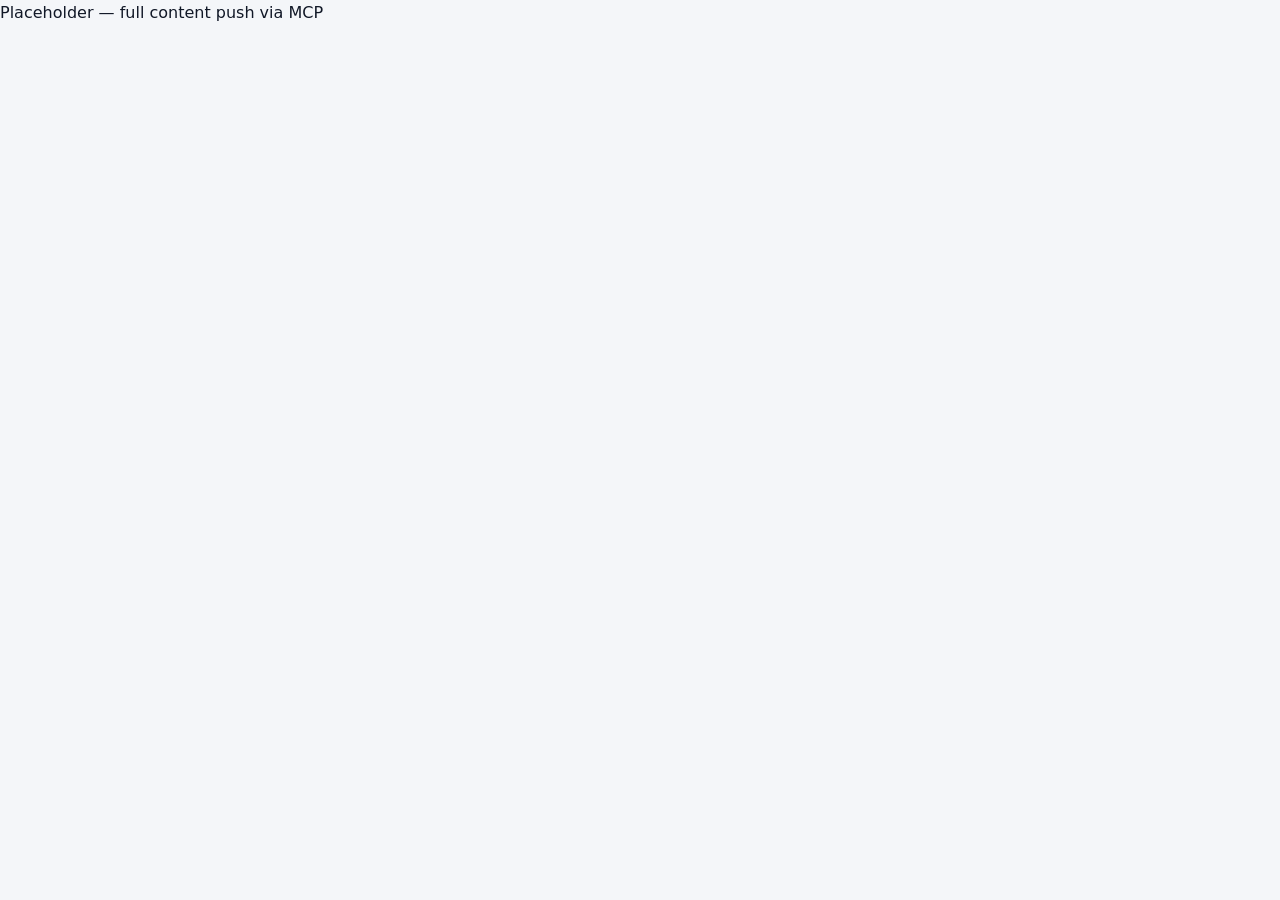
==== commit a95e7be0: "feat: comprehensive v2 — textures, motion, icons, layout templates, Claude prompt" ====
--- a/index.html
+++ b/index.html
@@ -1,1302 +1,48 @@
 <!DOCTYPE html>
 <html lang="en">
 <head>
-  <meta charset="UTF-8" />
-  <meta name="viewport" content="width=device-width, initial-scale=1.0" />
-  <title>Microsoft Azure — Brand Library</title>
-  <style>
-    /* ─── Reset & Base ─── */
-    *, *::before, *::after { box-sizing: border-box; margin: 0; padding: 0; }
-    :root {
-      --azure-blue:       #0078d4;
-      --energy-blue:      #0000b3;
-      --deep-blue:        #000085;
-      --navy-blue:        #0d0061;
-      --electric-blue:    #1a00e2;
-      --bright-indigo:    #5d52ec;
-      --sky-blue:         #00ffff;
-      --turquoise:        #00bbc3;
-      --lavender:         #aac0fc;
-      --mint:             #cff3e8;
-      --plum:             #590055;
-      --fuschia:          #d12aca;
-      --light-green:      #d4ec8e;
-      --light-gray:       #d9d9d6;
-      --pure-white:       #ffffff;
-      --bg:               #f4f6f9;
-      --surface:          #ffffff;
-      --text-primary:     #111827;
-      --text-secondary:   #4b5563;
-      --border:           #e5e7eb;
-      --nav-width:        260px;
-      --radius:           12px;
-      --radius-lg:        20px;
-    }
-    html { scroll-behavior: smooth; }
-    body {
-      font-family: 'Segoe UI', system-ui, -apple-system, sans-serif;
-      background: var(--bg);
-      color: var(--text-primary);
-      line-height: 1.6;
-      display: flex;
-    }
+<meta charset="UTF-8"/>
+<meta name="viewport" content="width=device-width,initial-scale=1.0"/>
+<title>Microsoft Azure — Brand Library · Red Door Collaborative</title>
+<style>
+*,*::before,*::after{box-sizing:border-box;margin:0;padding:0}
+:root{
+  --az-blue:#0078d4;--energy:#0000b3;--deep:#000085;--navy:#0d0061;
+  --electric:#1a00e2;--indigo:#5d52ec;--sky:#00ffff;--teal:#00bbc3;
+  --lavender:#aac0fc;--mint:#cff3e8;--plum:#590055;--fuchsia:#d12aca;
+  --lgreen:#d4ec8e;--lgray:#d9d9d6;--white:#ffffff;
+  --bg:#f4f6f9;--surface:#fff;--text:#111827;--muted:#4b5563;--border:#e5e7eb;
+  --nav:260px;--r:12px;--rl:20px;
+}
+html{scroll-behavior:smooth}
+body{font-family:'Segoe UI',system-ui,-apple-system,sans-serif;background:var(--bg);color:var(--text);line-height:1.6;display:flex}
 
-    /* ─── Sidebar Nav ─── */
-    nav {
-      position: fixed; top: 0; left: 0;
-      width: var(--nav-width); height: 100vh;
-      background: var(--navy-blue);
-      overflow-y: auto;
-      display: flex; flex-direction: column;
-      z-index: 100;
-      padding-bottom: 2rem;
-    }
-    .nav-brand {
-      padding: 1.75rem 1.5rem 1.25rem;
-      border-bottom: 1px solid rgba(255,255,255,0.1);
-    }
-    .nav-brand .eyebrow {
-      font-size: 0.65rem; letter-spacing: 0.12em; text-transform: uppercase;
-      color: rgba(255,255,255,0.5); margin-bottom: 0.35rem;
-    }
-    .nav-brand .title {
-      font-size: 1rem; font-weight: 600; color: #fff;
-    }
-    .nav-brand .subtitle {
-      font-size: 0.72rem; color: rgba(255,255,255,0.4); margin-top: 0.15rem;
-    }
-    .nav-section-label {
-      font-size: 0.6rem; letter-spacing: 0.14em; text-transform: uppercase;
-      color: rgba(255,255,255,0.3); padding: 1.25rem 1.5rem 0.4rem;
-    }
-    nav a {
-      display: block; padding: 0.55rem 1.5rem;
-      font-size: 0.825rem; color: rgba(255,255,255,0.65);
-      text-decoration: none; transition: all 0.15s;
-      border-left: 2px solid transparent;
-    }
-    nav a:hover { color: #fff; background: rgba(255,255,255,0.06); border-left-color: var(--azure-blue); }
-    nav a.active { color: #fff; background: rgba(0,120,212,0.2); border-left-color: var(--azure-blue); }
+nav{position:fixed;top:0;left:0;width:var(--nav);height:100vh;background:var(--navy);overflow-y:auto;display:flex;flex-direction:column;z-index:100;padding-bottom:2rem}
+.nav-brand{padding:1.75rem 1.5rem 1.25rem;border-bottom:1px solid rgba(255,255,255,.1)}
+.nav-brand .ey{font-size:.65rem;letter-spacing:.12em;text-transform:uppercase;color:rgba(255,255,255,.4);margin-bottom:.3rem}
+.nav-brand .ti{font-size:1rem;font-weight:600;color:#fff}
+.nav-brand .su{font-size:.72rem;color:rgba(255,255,255,.35);margin-top:.15rem}
+.nlabel{font-size:.6rem;letter-spacing:.14em;text-transform:uppercase;color:rgba(255,255,255,.25);padding:1.1rem 1.5rem .35rem}
+nav a{display:block;padding:.5rem 1.5rem;font-size:.8rem;color:rgba(255,255,255,.6);text-decoration:none;transition:all .15s;border-left:2px solid transparent}
+nav a:hover{color:#fff;background:rgba(255,255,255,.06);border-left-color:var(--az-blue)}
+nav a.active{color:#fff;background:rgba(0,120,212,.2);border-left-color:var(--az-blue)}
 
-    /* ─── Main Content ─── */
-    main {
-      margin-left: var(--nav-width);
-      flex: 1;
-      padding: 0;
-    }
-
-    /* ─── Hero ─── */
-    .hero {
-      background: linear-gradient(135deg, var(--navy-blue) 0%, var(--deep-blue) 40%, var(--energy-blue) 80%, var(--electric-blue) 100%);
-      padding: 5rem 4rem 4rem;
-      position: relative; overflow: hidden;
-    }
-    .hero::before {
-      content: 'AZURE';
-      position: absolute; right: -2rem; top: 50%; transform: translateY(-50%);
-      font-size: 18rem; font-weight: 900; letter-spacing: -0.05em;
-      color: rgba(255,255,255,0.04); pointer-events: none; line-height: 1;
-    }
-    .hero-eyebrow {
-      font-size: 0.7rem; letter-spacing: 0.18em; text-transform: uppercase;
-      color: var(--sky-blue); margin-bottom: 1rem;
-    }
-    .hero h1 {
-      font-size: clamp(2.5rem, 5vw, 3.75rem);
-      font-weight: 300; color: #fff; line-height: 1.1;
-      margin-bottom: 1.25rem; max-width: 640px;
-    }
-    .hero h1 strong { font-weight: 700; }
-    .hero p {
-      font-size: 1rem; color: rgba(255,255,255,0.65);
-      max-width: 560px; line-height: 1.7;
-    }
-    .hero-meta {
-      margin-top: 2.5rem; display: flex; gap: 2rem;
-    }
-    .hero-meta-item label {
-      font-size: 0.65rem; letter-spacing: 0.1em; text-transform: uppercase;
-      color: rgba(255,255,255,0.4); display: block; margin-bottom: 0.2rem;
-    }
-    .hero-meta-item span { font-size: 0.85rem; color: rgba(255,255,255,0.75); }
-
-    /* ─── Sections ─── */
-    section {
-      padding: 4rem;
-      border-bottom: 1px solid var(--border);
-    }
-    section:last-child { border-bottom: none; }
-    .section-eyebrow {
-      font-size: 0.65rem; letter-spacing: 0.15em; text-transform: uppercase;
-      color: var(--azure-blue); margin-bottom: 0.5rem; font-weight: 600;
-    }
-    h2 {
-      font-size: 1.75rem; font-weight: 600; margin-bottom: 0.5rem;
-      color: var(--text-primary);
-    }
-    .section-intro {
-      font-size: 0.95rem; color: var(--text-secondary);
-      max-width: 680px; margin-bottom: 2.5rem; line-height: 1.7;
-    }
-
-    /* ─── Cards ─── */
-    .card-grid { display: grid; gap: 1rem; }
-    .card-grid-2 { grid-template-columns: repeat(2, 1fr); }
-    .card-grid-3 { grid-template-columns: repeat(3, 1fr); }
-    .card-grid-4 { grid-template-columns: repeat(4, 1fr); }
-    .card {
-      background: var(--surface); border-radius: var(--radius);
-      border: 1px solid var(--border); padding: 1.5rem;
-    }
-    .card-title {
-      font-size: 0.8rem; font-weight: 600; text-transform: uppercase;
-      letter-spacing: 0.08em; margin-bottom: 0.75rem; color: var(--text-primary);
-    }
-    .card p { font-size: 0.875rem; color: var(--text-secondary); line-height: 1.65; }
-
-    /* ─── Design Principles ─── */
-    .principles-grid {
-      display: grid; grid-template-columns: repeat(3, 1fr); gap: 1.25rem;
-    }
-    .principle-card {
-      background: var(--surface); border-radius: var(--radius-lg);
-      border: 1px solid var(--border); padding: 2rem 1.75rem;
-      position: relative; overflow: hidden; transition: transform 0.2s, box-shadow 0.2s;
-    }
-    .principle-card:hover { transform: translateY(-3px); box-shadow: 0 8px 30px rgba(0,0,0,0.08); }
-    .principle-number {
-      font-size: 3.5rem; font-weight: 900; position: absolute;
-      top: -0.5rem; right: 1rem; color: rgba(0,120,212,0.06); line-height: 1;
-    }
-    .principle-icon {
-      width: 40px; height: 40px; border-radius: 10px;
-      background: linear-gradient(135deg, var(--azure-blue), var(--bright-indigo));
-      display: flex; align-items: center; justify-content: center;
-      margin-bottom: 1rem;
-      font-size: 1.1rem;
-    }
-    .principle-title {
-      font-size: 1.1rem; font-weight: 700; margin-bottom: 0.5rem;
-    }
-    .principle-desc {
-      font-size: 0.85rem; color: var(--text-secondary); line-height: 1.65;
-    }
-
-    /* ─── Logo ─── */
-    .logo-grid {
-      display: grid; grid-template-columns: repeat(2, 1fr); gap: 1.25rem;
-      margin-bottom: 2rem;
-    }
-    .logo-block {
-      border-radius: var(--radius-lg); padding: 2.5rem; min-height: 160px;
-      display: flex; flex-direction: column; justify-content: center; align-items: flex-start;
-    }
-    .logo-block.light { background: #f8f9fa; border: 1px solid var(--border); }
-    .logo-block.dark { background: var(--navy-blue); }
-    .logo-block.color-bg { background: var(--azure-blue); }
-    .logo-block.dark-color { background: var(--deep-blue); }
-    .logo-svg { width: 200px; }
-    .logo-label {
-      font-size: 0.7rem; letter-spacing: 0.1em; text-transform: uppercase;
-      margin-top: 1rem; font-weight: 600;
-    }
-    .logo-block.light .logo-label { color: var(--text-secondary); }
-    .logo-block.dark .logo-label, .logo-block.color-bg .logo-label, .logo-block.dark-color .logo-label {
-      color: rgba(255,255,255,0.5);
-    }
-    .logo-rules {
-      display: grid; grid-template-columns: repeat(3, 1fr); gap: 1rem;
-    }
-    .logo-rule-card {
-      background: var(--surface); border: 1px solid var(--border); border-radius: var(--radius);
-      padding: 1.25rem;
-    }
-    .logo-rule-card h4 { font-size: 0.85rem; font-weight: 600; margin-bottom: 0.4rem; }
-    .logo-rule-card p { font-size: 0.8rem; color: var(--text-secondary); }
-
-    /* ─── Color Palette ─── */
-    .color-section-title {
-      font-size: 0.75rem; font-weight: 700; text-transform: uppercase;
-      letter-spacing: 0.1em; color: var(--text-secondary);
-      margin-bottom: 0.75rem; margin-top: 2rem;
-    }
-    .color-section-title:first-of-type { margin-top: 0; }
-    .color-grid {
-      display: grid; grid-template-columns: repeat(auto-fill, minmax(130px, 1fr));
-      gap: 0.875rem; margin-bottom: 0.5rem;
-    }
-    .swatch {
-      border-radius: var(--radius); overflow: hidden;
-      border: 1px solid rgba(0,0,0,0.06); cursor: pointer;
-      transition: transform 0.15s, box-shadow 0.15s;
-    }
-    .swatch:hover { transform: translateY(-2px); box-shadow: 0 6px 20px rgba(0,0,0,0.1); }
-    .swatch-color { height: 80px; width: 100%; }
-    .swatch-info { background: var(--surface); padding: 0.65rem 0.75rem; }
-    .swatch-name { font-size: 0.75rem; font-weight: 600; color: var(--text-primary); }
-    .swatch-hex {
-      font-size: 0.7rem; color: var(--text-secondary); font-family: monospace;
-      display: flex; align-items: center; justify-content: space-between;
-      margin-top: 0.2rem;
-    }
-    .copy-btn {
-      background: none; border: none; cursor: pointer; padding: 0;
-      color: var(--azure-blue); font-size: 0.65rem; opacity: 0;
-      transition: opacity 0.15s;
-    }
-    .swatch:hover .copy-btn { opacity: 1; }
-    .copy-btn:hover { text-decoration: underline; }
-    .toast {
-      position: fixed; bottom: 2rem; right: 2rem;
-      background: var(--text-primary); color: #fff;
-      padding: 0.75rem 1.25rem; border-radius: 8px;
-      font-size: 0.85rem; opacity: 0; pointer-events: none;
-      transition: opacity 0.3s;
-      z-index: 999;
-    }
-    .toast.show { opacity: 1; }
-    .color-usage-bar {
-      display: flex; height: 40px; border-radius: 8px; overflow: hidden;
-      margin-bottom: 0.75rem; border: 1px solid var(--border);
-    }
-    .usage-segment {
-      display: flex; align-items: center; justify-content: center;
-      font-size: 0.7rem; font-weight: 700; color: #fff;
-      transition: flex 0.3s;
-    }
-    .usage-segment.dark { color: rgba(255,255,255,0.8); }
-    .usage-legend {
-      display: flex; gap: 1.5rem; flex-wrap: wrap;
-    }
-    .usage-item {
-      display: flex; align-items: center; gap: 0.5rem; font-size: 0.8rem; color: var(--text-secondary);
-    }
-    .usage-dot { width: 10px; height: 10px; border-radius: 50%; flex-shrink: 0; }
-
-    /* ─── Color Pairing ─── */
-    .pairing-grid {
-      display: grid; grid-template-columns: repeat(3, 1fr); gap: 1rem; margin-top: 1rem;
-    }
-    .pairing-card {
-      border-radius: var(--radius); overflow: hidden; border: 1px solid var(--border);
-    }
-    .pairing-preview {
-      height: 80px; display: flex; align-items: center;
-      justify-content: center; font-size: 1rem; font-weight: 600; letter-spacing: 0.02em;
-    }
-    .pairing-meta {
-      background: var(--surface); padding: 0.6rem 0.875rem;
-      font-size: 0.72rem; color: var(--text-secondary);
-    }
-    .pairing-meta strong { color: var(--text-primary); display: block; font-size: 0.78rem; margin-bottom: 0.15rem; }
-
-    /* ─── Typography ─── */
-    .type-specimen {
-      background: var(--surface); border-radius: var(--radius-lg);
-      border: 1px solid var(--border); padding: 2.5rem;
-      margin-bottom: 1.25rem;
-    }
-    .type-meta {
-      display: flex; gap: 2rem; margin-bottom: 1.25rem;
-      padding-bottom: 1rem; border-bottom: 1px solid var(--border);
-    }
-    .type-meta-item label {
-      font-size: 0.65rem; letter-spacing: 0.1em; text-transform: uppercase;
-      color: var(--text-secondary); display: block; margin-bottom: 0.2rem;
-    }
-    .type-meta-item span { font-size: 0.85rem; font-weight: 500; }
-    .type-sample-xl {
-      font-family: 'Segoe UI', system-ui, sans-serif;
-      font-size: 3.5rem; font-weight: 300; line-height: 1.1;
-      color: var(--text-primary); margin-bottom: 1rem;
-    }
-    .type-sample-lg {
-      font-family: 'Segoe UI', system-ui, sans-serif;
-      font-size: 2rem; font-weight: 300; line-height: 1.2;
-      color: var(--text-primary); margin-bottom: 0.75rem;
-    }
-    .type-sample-subhead {
-      font-family: 'Segoe UI', system-ui, sans-serif;
-      font-size: 0.75rem; font-weight: 700; letter-spacing: 0.15em;
-      text-transform: uppercase; color: var(--text-secondary); margin-bottom: 0.75rem;
-    }
-    .type-sample-body {
-      font-family: 'Segoe UI', system-ui, sans-serif;
-      font-size: 1rem; font-weight: 400; line-height: 1.7;
-      color: var(--text-secondary);
-    }
-    .weight-table {
-      width: 100%; border-collapse: collapse;
-    }
-    .weight-table tr { border-bottom: 1px solid var(--border); }
-    .weight-table tr:last-child { border-bottom: none; }
-    .weight-table td { padding: 1rem 1.25rem; font-size: 0.875rem; }
-    .weight-table td:first-child { color: var(--text-secondary); width: 120px; font-size: 0.8rem; }
-    .weight-table td:nth-child(2) { font-family: 'Segoe UI', sans-serif; font-size: 1.25rem; }
-    .weight-table td:last-child { color: var(--text-secondary); font-size: 0.75rem; font-family: monospace; }
-    .w-100 { font-weight: 100; }
-    .w-200 { font-weight: 200; }
-    .w-300 { font-weight: 300; }
-    .w-350 { font-weight: 350; }
-    .w-400 { font-weight: 400; }
-    .w-600 { font-weight: 600; }
-    .w-700 { font-weight: 700; }
-    .w-800 { font-weight: 800; }
-    .w-900 { font-weight: 900; }
-    .type-scale-grid {
-      display: flex; flex-direction: column; gap: 1px;
-      background: var(--border); border-radius: var(--radius-lg);
-      overflow: hidden; margin-top: 1.5rem;
-    }
-    .type-scale-row {
-      background: var(--surface); display: flex; align-items: center;
-      padding: 1.5rem 1.75rem; gap: 2rem;
-    }
-    .scale-label { width: 80px; font-size: 0.7rem; font-weight: 700; text-transform: uppercase;
-      letter-spacing: 0.08em; color: var(--azure-blue); flex-shrink: 0; }
-    .scale-sample { font-family: 'Segoe UI', sans-serif; font-weight: 300; color: var(--text-primary); flex: 1; }
-    .scale-spec { font-size: 0.72rem; color: var(--text-secondary); font-family: monospace; flex-shrink: 0; text-align: right; }
-
-    /* ─── Photography ─── */
-    .photo-cat-grid {
-      display: grid; grid-template-columns: repeat(3, 1fr); gap: 1.25rem;
-    }
-    .photo-cat-card {
-      background: var(--surface); border-radius: var(--radius-lg);
-      border: 1px solid var(--border); overflow: hidden;
-      transition: transform 0.2s, box-shadow 0.2s;
-    }
-    .photo-cat-card:hover { transform: translateY(-3px); box-shadow: 0 8px 30px rgba(0,0,0,0.08); }
-    .photo-cat-header {
-      height: 120px; position: relative;
-      display: flex; align-items: flex-end; padding: 1rem 1.25rem;
-    }
-    .photo-cat-header span {
-      color: #fff; font-size: 1.1rem; font-weight: 700; position: relative; z-index: 1;
-    }
-    .photo-cat-body { padding: 1.25rem; }
-    .photo-cat-body p { font-size: 0.82rem; color: var(--text-secondary); line-height: 1.6; margin-bottom: 0.875rem; }
-    .photo-tags { display: flex; flex-wrap: wrap; gap: 0.4rem; }
-    .tag {
-      font-size: 0.68rem; font-weight: 600; letter-spacing: 0.04em;
-      background: #eff6ff; color: var(--azure-blue); border-radius: 4px;
-      padding: 0.2rem 0.5rem;
-    }
-    .tag.green { background: #f0fdf4; color: #15803d; }
-    .tag.purple { background: #f5f3ff; color: #6d28d9; }
-    .tag.red { background: #fff1f2; color: #be123c; }
-
-    /* ─── Graphic Language ─── */
-    .shapes-grid {
-      display: grid; grid-template-columns: repeat(5, 1fr); gap: 0.75rem;
-    }
-    .shape-chip {
-      background: var(--surface); border: 1px solid var(--border);
-      border-radius: var(--radius); padding: 1rem; text-align: center;
-    }
-    .shape-visual {
-      width: 48px; height: 48px; margin: 0 auto 0.5rem;
-      display: flex; align-items: center; justify-content: center;
-    }
-    .shape-name {
-      font-size: 0.72rem; color: var(--text-secondary); font-weight: 500;
-    }
-    .wireframe-colors {
-      display: flex; gap: 0.5rem; flex-wrap: wrap; margin-top: 0.75rem;
-    }
-    .wire-chip {
-      display: flex; align-items: center; gap: 0.5rem;
-      background: var(--surface); border: 1px solid var(--border);
-      border-radius: 6px; padding: 0.4rem 0.75rem; font-size: 0.75rem;
-    }
-    .wire-dot { width: 12px; height: 12px; border-radius: 50%; flex-shrink: 0; }
-    .texture-grid {
-      display: grid; grid-template-columns: repeat(4, 1fr); gap: 1rem;
-    }
-    .texture-card {
-      border-radius: var(--radius); overflow: hidden; border: 1px solid var(--border);
-    }
-    .texture-preview { height: 80px; position: relative; }
-    .texture-card-name {
-      background: var(--surface); padding: 0.5rem 0.75rem;
-      font-size: 0.75rem; font-weight: 600; color: var(--text-primary);
-    }
-    .texture-variants {
-      background: var(--surface); padding: 0 0.75rem 0.5rem;
-      font-size: 0.7rem; color: var(--text-secondary);
-    }
-
-    /* ─── Design Layouts ─── */
-    .layout-grid {
-      display: grid; grid-template-columns: repeat(3, 1fr); gap: 1rem;
-    }
-    .layout-card {
-      background: var(--surface); border: 1px solid var(--border);
-      border-radius: var(--radius); padding: 1.5rem;
-      transition: transform 0.2s, box-shadow 0.2s;
-    }
-    .layout-card:hover { transform: translateY(-2px); box-shadow: 0 4px 20px rgba(0,0,0,0.07); }
-    .layout-thumb {
-      height: 90px; border-radius: 8px;
-      margin-bottom: 0.875rem;
-      display: flex; align-items: center; justify-content: center;
-      font-size: 0.7rem; color: rgba(255,255,255,0.6); letter-spacing: 0.06em;
-      text-transform: uppercase;
-    }
-    .layout-name { font-size: 0.85rem; font-weight: 600; margin-bottom: 0.35rem; }
-    .layout-desc { font-size: 0.78rem; color: var(--text-secondary); }
-
-    /* ─── Usage Spectrum ─── */
-    .spectrum-bar {
-      height: 56px; border-radius: 10px; overflow: hidden;
-      display: flex; margin-bottom: 1.25rem;
-    }
-    .spectrum-seg {
-      display: flex; align-items: center; justify-content: center;
-      font-size: 0.78rem; font-weight: 700; color: rgba(255,255,255,0.9);
-      transition: flex 0.3s;
-    }
-
-    /* ─── Resources ─── */
-    .resources-grid {
-      display: grid; grid-template-columns: repeat(3, 1fr); gap: 1rem;
-    }
-    .resource-card {
-      background: var(--surface); border: 1px solid var(--border);
-      border-radius: var(--radius); padding: 1.25rem;
-      display: flex; align-items: flex-start; gap: 0.875rem;
-    }
-    .resource-icon {
-      width: 36px; height: 36px; border-radius: 8px;
-      background: #eff6ff; display: flex; align-items: center; justify-content: center;
-      font-size: 1.1rem; flex-shrink: 0;
-    }
-    .resource-text h4 { font-size: 0.85rem; font-weight: 600; margin-bottom: 0.25rem; }
-    .resource-text p { font-size: 0.78rem; color: var(--text-secondary); }
-
-    /* ─── Footer ─── */
-    footer {
-      background: var(--navy-blue); color: rgba(255,255,255,0.5);
-      padding: 2rem 4rem;
-      font-size: 0.8rem; display: flex; justify-content: space-between; align-items: center;
-    }
-    footer strong { color: rgba(255,255,255,0.8); }
-
-    /* ─── Divider ─── */
-    .divider { border: none; border-top: 1px solid var(--border); margin: 2rem 0; }
-
-    /* ─── Holding Shape Demo ─── */
-    .holding-demo {
-      display: grid; grid-template-columns: repeat(4, 1fr); gap: 1rem; margin-top: 1rem;
-    }
-    .holding-shape {
-      border-radius: 50px 50px 50px 50px;
-      overflow: hidden; height: 140px;
-      display: flex; align-items: center; justify-content: center;
-    }
-    .holding-shape.vertical {
-      width: 100%; border-radius: 9999px / 60px;
-    }
-    .holding-shape-label {
-      font-size: 0.72rem; color: var(--text-secondary); text-align: center;
-      margin-top: 0.5rem;
-    }
-
-    /* Responsive */
-    @media (max-width: 1100px) {
-      :root { --nav-width: 220px; }
-      .principles-grid, .photo-cat-grid { grid-template-columns: repeat(2, 1fr); }
-      .card-grid-4 { grid-template-columns: repeat(2, 1fr); }
-    }
-    @media (max-width: 768px) {
-      nav { display: none; }
-      main { margin-left: 0; }
-      section { padding: 2.5rem 1.5rem; }
-      .hero { padding: 3rem 1.5rem; }
-      .principles-grid, .photo-cat-grid, .layout-grid { grid-template-columns: 1fr; }
-      .logo-grid { grid-template-columns: 1fr; }
-      .card-grid-3, .card-grid-4 { grid-template-columns: 1fr 1fr; }
-      .shapes-grid { grid-template-columns: repeat(3, 1fr); }
-    }
-  </style>
+main{margin-left:var(--nav);flex:1;min-width:0}
+section{padding:3.5rem 4rem;border-bottom:1px solid var(--border)}
+section:last-child{border-bottom:none}
+.ey2{font-size:.65rem;letter-spacing:.15em;text-transform:uppercase;color:var(--az-blue);margin-bottom:.5rem;font-weight:600}
+h2{font-size:1.75rem;font-weight:600;margin-bottom:.4rem}
+.intro{font-size:.95rem;color:var(--muted);max-width:680px;margin-bottom:2rem;line-height:1.7}
+.divider{border:none;border-top:1px solid var(--border);margin:2rem 0}
+.card{background:var(--surface);border-radius:var(--r);border:1px solid var(--border);padding:1.5rem}
+.card-title{font-size:.75rem;font-weight:700;text-transform:uppercase;letter-spacing:.08em;margin-bottom:.65rem}
+.card p{font-size:.875rem;color:var(--muted);line-height:1.65}
+.g2{display:grid;grid-template-columns:repeat(2,1fr);gap:1rem}
+.g3{display:grid;grid-template-columns:repeat(3,1fr);gap:1rem}
+.g4{display:grid;grid-template-columns:repeat(4,1fr);gap:1rem}
+</style>
 </head>
 <body>
-
-<!-- ═══════════════════════════════ SIDEBAR ═══════════════════════════════ -->
-<nav id="sidebar">
-  <div class="nav-brand">
-    <div class="eyebrow">Red Door Collaborative</div>
-    <div class="title">Microsoft Azure</div>
-    <div class="subtitle">Brand Library · April 2026</div>
-  </div>
-  <span class="nav-section-label">Brand System</span>
-  <a href="#intro">Introduction</a>
-  <a href="#principles">Design Principles</a>
-  <a href="#logo">Logo</a>
-  <a href="#color">Color Palette</a>
-  <a href="#typography">Typography</a>
-  <span class="nav-section-label">Expression</span>
-  <a href="#photography">Photography</a>
-  <a href="#graphic-language">Graphic Language</a>
-  <a href="#holding-shapes">Holding Shapes</a>
-  <a href="#textures">Texture Backgrounds</a>
-  <a href="#layouts">Design Layouts</a>
-  <span class="nav-section-label">Reference</span>
-  <a href="#resources">Resources & Assets</a>
-</nav>
-
-<!-- ═══════════════════════════════ MAIN ═══════════════════════════════ -->
-<main>
-
-  <!-- HERO -->
-  <div class="hero" id="intro">
-    <div class="hero-eyebrow">Brand Guidance · Visual Expression</div>
-    <h1>Microsoft <strong>Azure</strong><br>Brand Library</h1>
-    <p>A curated reference of Azure's visual brand system — covering design principles, color, typography, photography, and graphic language. Built for the Red Door Collaborative team.</p>
-    <div class="hero-meta">
-      <div class="hero-meta-item">
-        <label>Source Document</label>
-        <span>Visual Brand Expression 2604</span>
-      </div>
-      <div class="hero-meta-item">
-        <label>Version</label>
-        <span>April 2026</span>
-      </div>
-      <div class="hero-meta-item">
-        <label>Typeface</label>
-        <span>Segoe Sans Display</span>
-      </div>
-      <div class="hero-meta-item">
-        <label>Theme</label>
-        <span>Build in Public</span>
-      </div>
-    </div>
-  </div>
-
-  <!-- ═══ DESIGN PRINCIPLES ═══ -->
-  <section id="principles" style="background: #fff;">
-    <div class="section-eyebrow">02 — Design Principles</div>
-    <h2>Build in Public</h2>
-    <p class="section-intro">Azure's visual identity is guided by six design principles that shape every creative decision — from photography and typography to 3D graphic language and layout composition.</p>
-    <div class="principles-grid">
-      <div class="principle-card">
-        <div class="principle-number">01</div>
-        <div class="principle-icon">🔭</div>
-        <div class="principle-title">Immersion</div>
-        <p class="principle-desc">The world of Azure is rich in activity and detail, taking place in both physical and conceptual spaces. Immersion allows us to dive in and glimpse those scenes in captivating detail.</p>
-      </div>
-      <div class="principle-card">
-        <div class="principle-number">02</div>
-        <div class="principle-icon">∞</div>
-        <div class="principle-title">Infinite</div>
-        <p class="principle-desc">The limitless innovation of Azure is experienced through vast scale — both in terms of possibilities (3D unlimited data flows) and capabilities (cinematic wide views of physical spaces).</p>
-      </div>
-      <div class="principle-card">
-        <div class="principle-number">03</div>
-        <div class="principle-icon">⚙️</div>
-        <div class="principle-title">Expert</div>
-        <p class="principle-desc">The deep technical expertise required to build and maintain Azure is expressed through photography of scenes and team members, schematic illustrations, and purposeful headlines.</p>
-      </div>
-      <div class="principle-card">
-        <div class="principle-number">04</div>
-        <div class="principle-icon">🔬</div>
-        <div class="principle-title">Curious</div>
-        <p class="principle-desc">A relentless spirit of innovation and desire to solve complex problems. Close-up and macro photography views feature the beautiful details seen in frontier technology.</p>
-      </div>
-      <div class="principle-card">
-        <div class="principle-number">05</div>
-        <div class="principle-icon">→</div>
-        <div class="principle-title">Forward</div>
-        <p class="principle-desc">Azure's forward momentum is expressed in photographic scenes through central focal points and moving subjects, as well as movement of objects in 3D spaces.</p>
-      </div>
-      <div class="principle-card">
-        <div class="principle-number">06</div>
-        <div class="principle-icon">👤</div>
-        <div class="principle-title">Authentic</div>
-        <p class="principle-desc">The brand features real people and places. It's expressed using traits of the Microsoft brand to create a rich visual world unique to Azure — never overly staged or synthetic.</p>
-      </div>
-    </div>
-  </section>
-
-  <!-- ═══ LOGO ═══ -->
-  <section id="logo">
-    <div class="section-eyebrow">03 — Logo</div>
-    <h2>Logo Usage</h2>
-    <p class="section-intro">The positive (full-color) logo is the preferred primary logo. Reverse and single-color versions are available for specific backgrounds. A secondary stacked logo is available for tight spaces.</p>
-
-    <div class="logo-grid">
-      <div class="logo-block light">
-        <svg class="logo-svg" viewBox="0 0 220 42" xmlns="http://www.w3.org/2000/svg" role="img" aria-label="Microsoft Azure logo on light background">
-          <!-- Simplified Azure logo wordmark representation -->
-          <rect x="0" y="5" width="32" height="32" rx="2" fill="#0078d4"/>
-          <polygon points="8,32 16,10 24,32 20,32 16,20 12,32" fill="white"/>
-          <text x="40" y="27" font-family="Segoe UI,sans-serif" font-size="16" fill="#0078d4" font-weight="300">Microsoft</text>
-          <text x="40" y="38" font-family="Segoe UI,sans-serif" font-size="10" fill="#0078d4" letter-spacing="1.5">Azure</text>
-        </svg>
-        <span class="logo-label">Positive Logo · Light Background (Primary)</span>
-      </div>
-      <div class="logo-block dark">
-        <svg class="logo-svg" viewBox="0 0 220 42" xmlns="http://www.w3.org/2000/svg" role="img" aria-label="Microsoft Azure logo on dark background">
-          <rect x="0" y="5" width="32" height="32" rx="2" fill="#0078d4"/>
-          <polygon points="8,32 16,10 24,32 20,32 16,20 12,32" fill="white"/>
-          <text x="40" y="27" font-family="Segoe UI,sans-serif" font-size="16" fill="#ffffff" font-weight="300">Microsoft</text>
-          <text x="40" y="38" font-family="Segoe UI,sans-serif" font-size="10" fill="#ffffff" letter-spacing="1.5">Azure</text>
-        </svg>
-        <span class="logo-label">Reverse Logo · Dark Background (Primary)</span>
-      </div>
-      <div class="logo-block color-bg">
-        <svg class="logo-svg" viewBox="0 0 220 42" xmlns="http://www.w3.org/2000/svg" role="img" aria-label="Azure logo on color background">
-          <rect x="0" y="5" width="32" height="32" rx="2" fill="rgba(255,255,255,0.2)"/>
-          <polygon points="8,32 16,10 24,32 20,32 16,20 12,32" fill="white"/>
-          <text x="40" y="27" font-family="Segoe UI,sans-serif" font-size="16" fill="#ffffff" font-weight="300">Microsoft</text>
-          <text x="40" y="38" font-family="Segoe UI,sans-serif" font-size="10" fill="#ffffff" letter-spacing="1.5">Azure</text>
-        </svg>
-        <span class="logo-label">Single-color · Color Background (Medium value)</span>
-      </div>
-      <div class="logo-block dark-color">
-        <svg class="logo-svg" viewBox="0 0 220 42" xmlns="http://www.w3.org/2000/svg" role="img" aria-label="Azure logo on deep color background">
-          <rect x="0" y="5" width="32" height="32" rx="2" fill="#0078d4"/>
-          <polygon points="8,32 16,10 24,32 20,32 16,20 12,32" fill="white"/>
-          <text x="40" y="27" font-family="Segoe UI,sans-serif" font-size="16" fill="#ffffff" font-weight="300">Microsoft</text>
-          <text x="40" y="38" font-family="Segoe UI,sans-serif" font-size="10" fill="#ffffff" letter-spacing="1.5">Azure</text>
-        </svg>
-        <span class="logo-label">Color Logo · Dark Color Background (Dark value)</span>
-      </div>
-    </div>
-
-    <div class="logo-rules">
-      <div class="logo-rule-card">
-        <h4>Clearspace</h4>
-        <p>Maintain a minimum clearspace of <strong>1×</strong> the logo symbol size on all sides.</p>
-      </div>
-      <div class="logo-rule-card">
-        <h4>Layout Margins</h4>
-        <p>Preserve a minimum margin of <strong>1× or 2×</strong> the logo symbol in design layouts.</p>
-      </div>
-      <div class="logo-rule-card">
-        <h4>Product Icon ≠ Logo</h4>
-        <p>The Azure product icon is not a logo. Never use it in marketing materials — use the full Azure logo.</p>
-      </div>
-    </div>
-  </section>
-
-  <!-- ═══ COLOR ═══ -->
-  <section id="color" style="background: #fff;">
-    <div class="section-eyebrow">04 — Color</div>
-    <h2>Color Palette</h2>
-    <p class="section-intro">Azure's palette is anchored in a spectrum of blues — from deep navy to electric sky — with purposeful accent colors. Click any swatch to copy the hex value.</p>
-
-    <!-- Usage spectrum -->
-    <div class="spectrum-bar">
-      <div class="spectrum-seg" style="flex: 40; background: #e5e7eb; color: #374151;">40% Neutrals & Lights</div>
-      <div class="spectrum-seg" style="flex: 40; background: var(--azure-blue);">40% Blues</div>
-      <div class="spectrum-seg" style="flex: 15; background: var(--bright-indigo);">15% Tertiary</div>
-      <div class="spectrum-seg" style="flex: 5; background: var(--fuschia);">5%</div>
-    </div>
-    <div class="usage-legend" style="margin-bottom: 2rem;">
-      <div class="usage-item"><div class="usage-dot" style="background:#e5e7eb;border:1px solid #ccc;"></div>40% Primary & secondary neutrals/lights</div>
-      <div class="usage-item"><div class="usage-dot" style="background:var(--azure-blue);"></div>40% Primary & secondary blues</div>
-      <div class="usage-item"><div class="usage-dot" style="background:var(--bright-indigo);"></div>15% Tertiary palette</div>
-      <div class="usage-item"><div class="usage-dot" style="background:var(--fuschia);"></div>5% Accents</div>
-    </div>
-
-    <div class="color-section-title">Primary Blues</div>
-    <div class="color-grid">
-      <div class="swatch" onclick="copyColor('#0078d4', 'Azure Blue')">
-        <div class="swatch-color" style="background:#0078d4;"></div>
-        <div class="swatch-info"><div class="swatch-name">Azure Blue</div><div class="swatch-hex">#0078d4<button class="copy-btn">copy</button></div></div>
-      </div>
-      <div class="swatch" onclick="copyColor('#0000b3', 'Energy Blue')">
-        <div class="swatch-color" style="background:#0000b3;"></div>
-        <div class="swatch-info"><div class="swatch-name">Energy Blue</div><div class="swatch-hex">#0000b3<button class="copy-btn">copy</button></div></div>
-      </div>
-      <div class="swatch" onclick="copyColor('#000085', 'Deep Blue')">
-        <div class="swatch-color" style="background:#000085;"></div>
-        <div class="swatch-info"><div class="swatch-name">Deep Blue</div><div class="swatch-hex">#000085<button class="copy-btn">copy</button></div></div>
-      </div>
-      <div class="swatch" onclick="copyColor('#0d0061', 'Navy Blue')">
-        <div class="swatch-color" style="background:#0d0061;"></div>
-        <div class="swatch-info"><div class="swatch-name">Navy Blue</div><div class="swatch-hex">#0d0061<button class="copy-btn">copy</button></div></div>
-      </div>
-      <div class="swatch" onclick="copyColor('#1a00e2', 'Electric Blue')">
-        <div class="swatch-color" style="background:#1a00e2;"></div>
-        <div class="swatch-info"><div class="swatch-name">Electric Blue</div><div class="swatch-hex">#1a00e2<button class="copy-btn">copy</button></div></div>
-      </div>
-    </div>
-
-    <div class="color-section-title">Secondary & Accent</div>
-    <div class="color-grid">
-      <div class="swatch" onclick="copyColor('#5d52ec', 'Bright Indigo')">
-        <div class="swatch-color" style="background:#5d52ec;"></div>
-        <div class="swatch-info"><div class="swatch-name">Bright Indigo</div><div class="swatch-hex">#5d52ec<button class="copy-btn">copy</button></div></div>
-      </div>
-      <div class="swatch" onclick="copyColor('#00bbc3', 'Turquoise')">
-        <div class="swatch-color" style="background:#00bbc3;"></div>
-        <div class="swatch-info"><div class="swatch-name">Turquoise</div><div class="swatch-hex">#00bbc3<button class="copy-btn">copy</button></div></div>
-      </div>
-      <div class="swatch" onclick="copyColor('#00ffff', 'Sky Blue')">
-        <div class="swatch-color" style="background:#00ffff; border-bottom: 1px solid #e5e7eb;"></div>
-        <div class="swatch-info"><div class="swatch-name">Sky Blue</div><div class="swatch-hex">#00ffff<button class="copy-btn">copy</button></div></div>
-      </div>
-      <div class="swatch" onclick="copyColor('#aac0fc', 'Lavender')">
-        <div class="swatch-color" style="background:#aac0fc;"></div>
-        <div class="swatch-info"><div class="swatch-name">Lavender</div><div class="swatch-hex">#aac0fc<button class="copy-btn">copy</button></div></div>
-      </div>
-      <div class="swatch" onclick="copyColor('#590055', 'Plum')">
-        <div class="swatch-color" style="background:#590055;"></div>
-        <div class="swatch-info"><div class="swatch-name">Plum</div><div class="swatch-hex">#590055<button class="copy-btn">copy</button></div></div>
-      </div>
-      <div class="swatch" onclick="copyColor('#d12aca', 'Fuschia')">
-        <div class="swatch-color" style="background:#d12aca;"></div>
-        <div class="swatch-info"><div class="swatch-name">Fuschia</div><div class="swatch-hex">#d12aca<button class="copy-btn">copy</button></div></div>
-      </div>
-    </div>
-
-    <div class="color-section-title">Neutrals & Lights</div>
-    <div class="color-grid">
-      <div class="swatch" onclick="copyColor('#ffffff', 'Pure White')">
-        <div class="swatch-color" style="background:#ffffff; border-bottom: 1px solid #e5e7eb;"></div>
-        <div class="swatch-info"><div class="swatch-name">Pure White</div><div class="swatch-hex">#ffffff<button class="copy-btn">copy</button></div></div>
-      </div>
-      <div class="swatch" onclick="copyColor('#d9d9d6', 'Light Gray')">
-        <div class="swatch-color" style="background:#d9d9d6;"></div>
-        <div class="swatch-info"><div class="swatch-name">Light Gray</div><div class="swatch-hex">#d9d9d6<button class="copy-btn">copy</button></div></div>
-      </div>
-      <div class="swatch" onclick="copyColor('#cff3e8', 'Mint')">
-        <div class="swatch-color" style="background:#cff3e8;"></div>
-        <div class="swatch-info"><div class="swatch-name">Mint</div><div class="swatch-hex">#cff3e8<button class="copy-btn">copy</button></div></div>
-      </div>
-      <div class="swatch" onclick="copyColor('#d4ec8e', 'Light Green')">
-        <div class="swatch-color" style="background:#d4ec8e;"></div>
-        <div class="swatch-info"><div class="swatch-name">Light Green</div><div class="swatch-hex">#d4ec8e<button class="copy-btn">copy</button></div></div>
-      </div>
-    </div>
-
-    <hr class="divider">
-    <h3 style="font-size:1rem; font-weight:600; margin-bottom: 0.25rem;">Recommended Color Pairings</h3>
-    <p style="font-size:0.85rem; color:var(--text-secondary); margin-bottom:0;">Approved text-on-background combinations for type and line art.</p>
-    <div class="pairing-grid">
-      <div class="pairing-card">
-        <div class="pairing-preview" style="background:#0d0061; color:#fff;">Azure Blue on Navy</div>
-        <div class="pairing-meta"><strong>Dark background</strong>White or light type on Navy/Deep Blue</div>
-      </div>
-      <div class="pairing-card">
-        <div class="pairing-preview" style="background:#ffffff; color:#0078d4; border: 1px solid #e5e7eb;">Azure Blue on White</div>
-        <div class="pairing-meta"><strong>Light background</strong>Azure Blue text on white/light gray</div>
-      </div>
-      <div class="pairing-card">
-        <div class="pairing-preview" style="background:#000085; color:#00ffff;">Sky Blue on Deep Blue</div>
-        <div class="pairing-meta"><strong>Accent on dark</strong>Sky Blue or Turquoise on deep blue</div>
-      </div>
-      <div class="pairing-card">
-        <div class="pairing-preview" style="background:#0078d4; color:#ffffff;">White on Azure Blue</div>
-        <div class="pairing-meta"><strong>Reversed</strong>White type on Azure Blue backgrounds</div>
-      </div>
-      <div class="pairing-card">
-        <div class="pairing-preview" style="background:#ffffff; color:#5d52ec; border: 1px solid #e5e7eb;">Bright Indigo on White</div>
-        <div class="pairing-meta"><strong>Tertiary</strong>Indigo for wireframe lines on light backgrounds</div>
-      </div>
-      <div class="pairing-card">
-        <div class="pairing-preview" style="background:#0d0061; color:#aac0fc;">Lavender on Navy</div>
-        <div class="pairing-meta"><strong>Soft accent</strong>Lavender wireframe lines on dark navy</div>
-      </div>
-    </div>
-  </section>
-
-  <!-- ═══ TYPOGRAPHY ═══ -->
-  <section id="typography">
-    <div class="section-eyebrow">05 — Typography</div>
-    <h2>Typography</h2>
-    <p class="section-intro">Azure's primary typeface is <strong>Segoe Sans Display</strong> — a sophisticated evolution of Segoe UI featuring technical capital letters and expressive flowing lowercase. Used across all marketing, advertising, and brand communications.</p>
-
-    <!-- Type specimen -->
-    <div class="type-specimen">
-      <div class="type-meta">
-        <div class="type-meta-item"><label>Typeface</label><span>Segoe Sans Display</span></div>
-        <div class="type-meta-item"><label>Use</label><span>Marketing & Brand</span></div>
-        <div class="type-meta-item"><label>Case</label><span>Sentence case (headlines) · ALL CAPS (eyebrows)</span></div>
-      </div>
-      <div class="type-sample-subhead">Build in Public — Innovation</div>
-      <div class="type-sample-xl">Build the systems<br>of tomorrow</div>
-      <div class="type-sample-body">Microsoft Azure photography is comprised of seven categories. Each category thematically emphasizes one or multiple Azure brand design principles. The world of Azure is rich in activity and detail, taking place in both physical and conceptual spaces.</div>
-    </div>
-
-    <!-- Weights table -->
-    <h3 style="font-size:0.95rem; font-weight:700; margin-bottom:1rem; text-transform:uppercase; letter-spacing:0.08em; color:var(--text-secondary);">Segoe Sans Display Weights</h3>
-    <div class="card" style="padding: 0; overflow: hidden; margin-bottom: 1.5rem;">
-      <table class="weight-table" style="width:100%;">
-        <tbody>
-          <tr><td>Hairline</td><td class="w-100">AaBbCcDd 1234</td><td>100</td></tr>
-          <tr><td>Thin</td><td class="w-200">AaBbCcDd 1234</td><td>200</td></tr>
-          <tr><td>Light</td><td class="w-300">AaBbCcDd 1234</td><td>300</td></tr>
-          <tr><td>Semilight</td><td class="w-350">AaBbCcDd 1234</td><td>350</td></tr>
-          <tr><td>Display (Regular)</td><td class="w-400">AaBbCcDd 1234</td><td>400</td></tr>
-          <tr><td>Semibold</td><td class="w-600">AaBbCcDd 1234</td><td>600</td></tr>
-          <tr><td>Bold</td><td class="w-700">AaBbCcDd 1234</td><td>700</td></tr>
-          <tr><td>Extrabold</td><td class="w-800">AaBbCcDd 1234</td><td>800</td></tr>
-          <tr><td>Black</td><td class="w-900">AaBbCcDd 1234</td><td>900</td></tr>
-        </tbody>
-      </table>
-    </div>
-
-    <!-- Hierarchy -->
-    <h3 style="font-size:0.95rem; font-weight:700; margin-bottom:0.5rem; text-transform:uppercase; letter-spacing:0.08em; color:var(--text-secondary);">Typography Hierarchy</h3>
-    <div class="card-grid card-grid-2" style="margin-bottom: 1.5rem;">
-      <div class="card">
-        <div class="card-title">Headlines</div>
-        <p style="margin-bottom:0.75rem;"><strong>Large:</strong> Segoe Sans Display Semilight · Sentence case</p>
-        <p style="margin-bottom:0.75rem;"><strong>Medium/Small:</strong> Segoe Sans Display Regular · Sentence case</p>
-        <p><strong>Subheadlines & Eyebrows:</strong> Segoe Sans Display Semibold · ALL CAPS · generous tracking</p>
-      </div>
-      <div class="card">
-        <div class="card-title">Body & Supporting</div>
-        <p style="margin-bottom:0.75rem;"><strong>Body copy:</strong> Segoe Sans Display Regular · Sentence case</p>
-        <p style="margin-bottom:0.75rem;"><strong>URLs:</strong> Segoe Sans Display Semibold · Sentence case</p>
-        <p><strong>Type-as-texture:</strong> Extralight/Light/Thin/Semilight · capitalized · used sparingly in ads and social</p>
-      </div>
-    </div>
-
-    <!-- Type scales -->
-    <h3 style="font-size:0.95rem; font-weight:700; margin-bottom:0.5rem; text-transform:uppercase; letter-spacing:0.08em; color:var(--text-secondary);">Marketing Type Scale</h3>
-    <p style="font-size:0.85rem; color:var(--text-secondary); margin-bottom: 0;">For social posts and display ads — ensures balanced proportions at each layout size.</p>
-    <div class="type-scale-grid">
-      <div class="type-scale-row">
-        <span class="scale-label">Scale 1</span>
-        <span class="scale-sample" style="font-size:2.25rem; line-height:1.05;">Build the future</span>
-        <span class="scale-spec">164pt · tracking −25 · leading 174</span>
-      </div>
-      <div class="type-scale-row">
-        <span class="scale-label">Scale 2</span>
-        <span class="scale-sample" style="font-size:1.75rem; line-height:1.05;">Build the future</span>
-        <span class="scale-spec">128pt · tracking −20 · leading 136</span>
-      </div>
-      <div class="type-scale-row">
-        <span class="scale-label">Scale 3</span>
-        <span class="scale-sample" style="font-size:1.35rem; line-height:1.07;">Build the future</span>
-        <span class="scale-spec">98pt · tracking −15 · leading 106</span>
-      </div>
-      <div class="type-scale-row">
-        <span class="scale-label">Scale 4</span>
-        <span class="scale-sample" style="font-size:1rem; line-height:1.1;">Build the future</span>
-        <span class="scale-spec">72pt · tracking −10 · leading 88 · Semibold</span>
-      </div>
-    </div>
-  </section>
-
-  <!-- ═══ PHOTOGRAPHY ═══ -->
-  <section id="photography" style="background:#fff;">
-    <div class="section-eyebrow">06 — Photography</div>
-    <h2>Photography Guidelines</h2>
-    <p class="section-intro">Azure photography spans seven categories. Each emphasizes one or more design principles — prioritizing authenticity, immersion, and technical expertise over staged stock imagery.</p>
-    <div class="photo-cat-grid">
-
-      <div class="photo-cat-card">
-        <div class="photo-cat-header" style="background: linear-gradient(135deg, #0d0061, #0078d4);">
-          <span>Developers</span>
-        </div>
-        <div class="photo-cat-body">
-          <p>Authentic, immersive shots of developers in focused work. Avoid staged studio shots. Subjects should appear natural, relaxed, and confident — cropped intimately using the Immersion principle.</p>
-          <div class="photo-tags">
-            <span class="tag">Immersive crops</span>
-            <span class="tag">Focused expression</span>
-            <span class="tag">Hint of code on screen</span>
-            <span class="tag green">Authentic styling</span>
-          </div>
-        </div>
-      </div>
-
-      <div class="photo-cat-card">
-        <div class="photo-cat-header" style="background: linear-gradient(135deg, #000085, #5d52ec);">
-          <span>IT Decision Makers</span>
-        </div>
-        <div class="photo-cat-body">
-          <p>Professional expertise and optimism. ITDM audience seen in clean, open, naturally-lit environments. Business casual attire. Moments of collaboration or deep work.</p>
-          <div class="photo-tags">
-            <span class="tag purple">Natural expression</span>
-            <span class="tag">Workplace setting</span>
-            <span class="tag green">Business casual</span>
-            <span class="tag">Collaborative body language</span>
-          </div>
-        </div>
-      </div>
-
-      <div class="photo-cat-card">
-        <div class="photo-cat-header" style="background: linear-gradient(135deg, #590055, #d12aca);">
-          <span>Industries: People Focus</span>
-        </div>
-        <div class="photo-cat-body">
-          <p>Azure serves healthcare, finance, retail, manufacturing, education, and more. Shots are graphic, striking, with attention to detail — featuring people working alone or collaborating.</p>
-          <div class="photo-tags">
-            <span class="tag red">Graphic & striking</span>
-            <span class="tag">Detail & contrast</span>
-            <span class="tag">Innovative environment</span>
-          </div>
-        </div>
-      </div>
-
-      <div class="photo-cat-card">
-        <div class="photo-cat-header" style="background: linear-gradient(135deg, #00bbc3, #0078d4);">
-          <span>Industries: Graphic Details</span>
-        </div>
-        <div class="photo-cat-body">
-          <p>Tech-focused close-up shots of partner technology. Dynamic lighting, crisp and clean. Flexible on camera depth of field and point of view to highlight innovation.</p>
-          <div class="photo-tags">
-            <span class="tag">Tech-focused</span>
-            <span class="tag">Dynamic lighting</span>
-            <span class="tag green">Crisp & modern</span>
-          </div>
-        </div>
-      </div>
-
-      <div class="photo-cat-card">
-        <div class="photo-cat-header" style="background: linear-gradient(135deg, #111827, #374151);">
-          <span>Data Centers: Exterior</span>
-        </div>
-        <div class="photo-cat-body">
-          <p>Billion-dollar facilities shown with the scale of vast spaces. Should appear modern, premium, and state-of-the-art — reinforcing the Infinite design principle.</p>
-          <div class="photo-tags">
-            <span class="tag">Vast scale</span>
-            <span class="tag">Premium & modern</span>
-            <span class="tag purple">Infinite principle</span>
-          </div>
-        </div>
-      </div>
-
-      <div class="photo-cat-card">
-        <div class="photo-cat-header" style="background: linear-gradient(135deg, #0078d4, #00bbc3);">
-          <span>Data Centers: Interior & Details</span>
-        </div>
-        <div class="photo-cat-body">
-          <p>Interior shots emphasize computing power and infinite development possibilities. Detail shots use macro and close-up views to highlight hardware precision and the Curious principle.</p>
-          <div class="photo-tags">
-            <span class="tag">Computing power</span>
-            <span class="tag green">Macro & close-up</span>
-            <span class="tag purple">Curious principle</span>
-          </div>
-        </div>
-      </div>
-
-    </div>
-
-    <hr class="divider">
-    <h3 style="font-size:0.95rem;font-weight:600;margin-bottom:0.75rem;">Key Photography Don'ts</h3>
-    <div class="card-grid card-grid-3">
-      <div class="card">
-        <div class="card-title" style="color:#be123c;">✗ Avoid</div>
-        <p>Overly posed models in a studio setting with dramatic or colored lighting</p>
-      </div>
-      <div class="card">
-        <div class="card-title" style="color:#be123c;">✗ Avoid</div>
-        <p>Obvious stock photography aesthetics — glossy wardrobes and brand-new gear</p>
-      </div>
-      <div class="card">
-        <div class="card-title" style="color:#be123c;">✗ Avoid</div>
-        <p>Showing specific code or proprietary technology that limits application breadth</p>
-      </div>
-    </div>
-  </section>
-
-  <!-- ═══ GRAPHIC LANGUAGE ═══ -->
-  <section id="graphic-language">
-    <div class="section-eyebrow">07 — Graphic Language</div>
-    <h2>Building Blocks</h2>
-    <p class="section-intro">Azure's graphic language uses wireframe and solid 3D shapes as building blocks for large system compositions. Wireframes convey technical precision; solid 3D shapes express optimism and momentum.</p>
-
-    <div class="card-grid card-grid-2" style="margin-bottom:2rem;">
-      <div class="card" style="background: linear-gradient(135deg, #0d0061 0%, #0078d4 100%); border-color: transparent;">
-        <div class="card-title" style="color:rgba(255,255,255,0.6);">Solid 3D Shapes</div>
-        <p style="color:rgba(255,255,255,0.8);">Used for optimistic, expressive brand moments. Appear at large scale (gloss texture) and small scale (matte texture). Exclusively sourced from Microsoft's approved library.</p>
-      </div>
-      <div class="card" style="background: #000085; border-color: transparent;">
-        <div class="card-title" style="color:rgba(255,255,255,0.6);">Wireframes</div>
-        <p style="color:rgba(255,255,255,0.8);">Express technical precision, planning, and architecting development systems. Appear solo or paired with 3D shapes. Orient to a path when multiple wireframes appear together.</p>
-      </div>
-    </div>
-
-    <!-- 3D Shape Gloss Colors -->
-    <h3 class="color-section-title">3D Shapes — Gloss Texture Colors</h3>
-    <div class="color-grid" style="margin-bottom: 1.5rem;">
-      <div class="swatch" onclick="copyColor('#0000b3','Energy Blue')"><div class="swatch-color" style="background:#0000b3;"></div><div class="swatch-info"><div class="swatch-name">Energy Blue</div><div class="swatch-hex">#0000b3<button class="copy-btn">copy</button></div></div></div>
-      <div class="swatch" onclick="copyColor('#ffffff','Pure White')"><div class="swatch-color" style="background:#ffffff;border-bottom:1px solid #e5e7eb;"></div><div class="swatch-info"><div class="swatch-name">Pure White</div><div class="swatch-hex">#ffffff<button class="copy-btn">copy</button></div></div></div>
-      <div class="swatch" onclick="copyColor('#5d52ec','Bright Indigo')"><div class="swatch-color" style="background:#5d52ec;"></div><div class="swatch-info"><div class="swatch-name">Bright Indigo</div><div class="swatch-hex">#5d52ec<button class="copy-btn">copy</button></div></div></div>
-      <div class="swatch" onclick="copyColor('#0078d4','Blue')"><div class="swatch-color" style="background:#0078d4;"></div><div class="swatch-info"><div class="swatch-name">Blue</div><div class="swatch-hex">#0078d4<button class="copy-btn">copy</button></div></div></div>
-      <div class="swatch" onclick="copyColor('#00ffff','Sky Blue')"><div class="swatch-color" style="background:#00ffff;border-bottom:1px solid #e5e7eb;"></div><div class="swatch-info"><div class="swatch-name">Sky Blue</div><div class="swatch-hex">#00ffff<button class="copy-btn">copy</button></div></div></div>
-      <div class="swatch" onclick="copyColor('#cff3e8','Mint')"><div class="swatch-color" style="background:#cff3e8;"></div><div class="swatch-info"><div class="swatch-name">Mint</div><div class="swatch-hex">#cff3e8<button class="copy-btn">copy</button></div></div></div>
-    </div>
-
-    <!-- 3D Shape Matte Colors -->
-    <h3 class="color-section-title">3D Shapes — Matte Texture Colors</h3>
-    <div class="color-grid" style="margin-bottom: 2rem;">
-      <div class="swatch" onclick="copyColor('#000085','Deep Blue')"><div class="swatch-color" style="background:#000085;"></div><div class="swatch-info"><div class="swatch-name">Deep Blue</div><div class="swatch-hex">#000085<button class="copy-btn">copy</button></div></div></div>
-      <div class="swatch" onclick="copyColor('#0d0061','Navy Blue')"><div class="swatch-color" style="background:#0d0061;"></div><div class="swatch-info"><div class="swatch-name">Navy Blue</div><div class="swatch-hex">#0d0061<button class="copy-btn">copy</button></div></div></div>
-      <div class="swatch" onclick="copyColor('#d9d9d6','Light Gray')"><div class="swatch-color" style="background:#d9d9d6;"></div><div class="swatch-info"><div class="swatch-name">Light Gray</div><div class="swatch-hex">#d9d9d6<button class="copy-btn">copy</button></div></div></div>
-      <div class="swatch" onclick="copyColor('#00bbc3','Turquoise')"><div class="swatch-color" style="background:#00bbc3;"></div><div class="swatch-info"><div class="swatch-name">Turquoise</div><div class="swatch-hex">#00bbc3<button class="copy-btn">copy</button></div></div></div>
-      <div class="swatch" onclick="copyColor('#aac0fc','Lavender')"><div class="swatch-color" style="background:#aac0fc;"></div><div class="swatch-info"><div class="swatch-name">Lavender</div><div class="swatch-hex">#aac0fc<button class="copy-btn">copy</button></div></div></div>
-      <div class="swatch" onclick="copyColor('#590055','Plum')"><div class="swatch-color" style="background:#590055;"></div><div class="swatch-info"><div class="swatch-name">Plum</div><div class="swatch-hex">#590055<button class="copy-btn">copy</button></div></div></div>
-      <div class="swatch" onclick="copyColor('#d12aca','Fuschia')"><div class="swatch-color" style="background:#d12aca;"></div><div class="swatch-info"><div class="swatch-name">Fuschia</div><div class="swatch-hex">#d12aca<button class="copy-btn">copy</button></div></div></div>
-      <div class="swatch" onclick="copyColor('#d4ec8e','Light Green')"><div class="swatch-color" style="background:#d4ec8e;"></div><div class="swatch-info"><div class="swatch-name">Light Green</div><div class="swatch-hex">#d4ec8e<button class="copy-btn">copy</button></div></div></div>
-    </div>
-
-    <!-- Wireframe shapes -->
-    <h3 style="font-size:0.95rem; font-weight:700; margin-bottom:0.25rem; text-transform:uppercase; letter-spacing:0.08em; color:var(--text-secondary);">Available Wireframe Shapes</h3>
-    <p style="font-size:0.85rem; color:var(--text-secondary); margin-bottom: 1rem;">3D wireframe assets must be sourced exclusively from Microsoft's approved collection to ensure brand consistency.</p>
-    <div class="shapes-grid">
-      <div class="shape-chip"><div class="shape-visual"><svg viewBox="0 0 48 48" width="40" height="40"><circle cx="24" cy="24" r="18" fill="none" stroke="#0078d4" stroke-width="2"/></svg></div><div class="shape-name">Circle</div></div>
-      <div class="shape-chip"><div class="shape-visual"><svg viewBox="0 0 48 48" width="40" height="40"><polygon points="24,6 42,42 6,42" fill="none" stroke="#0078d4" stroke-width="2"/></svg></div><div class="shape-name">Cone</div></div>
-      <div class="shape-chip"><div class="shape-visual"><svg viewBox="0 0 48 48" width="40" height="40"><rect x="10" y="10" width="28" height="28" fill="none" stroke="#0078d4" stroke-width="2"/><polygon points="10,10 20,6 38,6 28,10" fill="none" stroke="#0078d4" stroke-width="2"/><line x1="38" y1="6" x2="38" y2="34" stroke="#0078d4" stroke-width="2"/><line x1="38" y1="34" x2="28" y2="38" stroke="#0078d4" stroke-width="2"/><line x1="28" y1="38" x2="10" y2="38" stroke="#0078d4" stroke-width="2"/></svg></div><div class="shape-name">Cube</div></div>
-      <div class="shape-chip"><div class="shape-visual"><svg viewBox="0 0 48 48" width="40" height="40"><ellipse cx="24" cy="12" rx="12" ry="5" fill="none" stroke="#0078d4" stroke-width="2"/><ellipse cx="24" cy="36" rx="12" ry="5" fill="none" stroke="#0078d4" stroke-width="2"/><line x1="12" y1="12" x2="12" y2="36" stroke="#0078d4" stroke-width="2"/><line x1="36" y1="12" x2="36" y2="36" stroke="#0078d4" stroke-width="2"/></svg></div><div class="shape-name">Cylinder</div></div>
-      <div class="shape-chip"><div class="shape-visual"><svg viewBox="0 0 48 48" width="40" height="40"><polygon points="24,4 44,16 40,38 8,38 4,16" fill="none" stroke="#0078d4" stroke-width="2"/></svg></div><div class="shape-name">Pentagon</div></div>
-      <div class="shape-chip"><div class="shape-visual"><svg viewBox="0 0 48 48" width="40" height="40"><ellipse cx="24" cy="24" rx="18" ry="10" fill="none" stroke="#0078d4" stroke-width="2"/></svg></div><div class="shape-name">Ellipse</div></div>
-      <div class="shape-chip"><div class="shape-visual"><svg viewBox="0 0 48 48" width="40" height="40"><circle cx="24" cy="24" r="18" fill="none" stroke="#0078d4" stroke-width="2"/><polygon points="24,6 42,36 6,36" fill="none" stroke="#0078d4" stroke-width="1.5" stroke-dasharray="3,2"/></svg></div><div class="shape-name">Icosahedron</div></div>
-      <div class="shape-chip"><div class="shape-visual"><svg viewBox="0 0 48 48" width="40" height="40"><polygon points="24,6 42,24 24,42 6,24" fill="none" stroke="#0078d4" stroke-width="2"/></svg></div><div class="shape-name">Octahedron</div></div>
-      <div class="shape-chip"><div class="shape-visual"><svg viewBox="0 0 48 48" width="40" height="40"><rect x="8" y="14" width="32" height="20" rx="10" fill="none" stroke="#0078d4" stroke-width="2"/></svg></div><div class="shape-name">Pill</div></div>
-      <div class="shape-chip"><div class="shape-visual"><svg viewBox="0 0 48 48" width="40" height="40"><polygon points="24,6 42,42 6,42" fill="none" stroke="#0078d4" stroke-width="2"/><line x1="6" y1="42" x2="42" y2="42" stroke="#0078d4" stroke-width="2"/></svg></div><div class="shape-name">Pyramid</div></div>
-      <div class="shape-chip"><div class="shape-visual"><svg viewBox="0 0 48 48" width="40" height="40"><rect x="8" y="12" width="32" height="24" fill="none" stroke="#0078d4" stroke-width="2"/></svg></div><div class="shape-name">Rectangle</div></div>
-      <div class="shape-chip"><div class="shape-visual"><svg viewBox="0 0 48 48" width="40" height="40"><circle cx="24" cy="24" r="18" fill="none" stroke="#0078d4" stroke-width="2"/><ellipse cx="24" cy="24" rx="18" ry="8" fill="none" stroke="#0078d4" stroke-width="1.5" stroke-dasharray="3,2"/></svg></div><div class="shape-name">Sphere</div></div>
-      <div class="shape-chip"><div class="shape-visual"><svg viewBox="0 0 48 48" width="40" height="40"><rect x="8" y="14" width="32" height="20" rx="8" fill="none" stroke="#0078d4" stroke-width="2"/><line x1="16" y1="14" x2="16" y2="34" stroke="#0078d4" stroke-width="1.5"/><line x1="32" y1="14" x2="32" y2="34" stroke="#0078d4" stroke-width="1.5"/></svg></div><div class="shape-name">Stadium</div></div>
-      <div class="shape-chip"><div class="shape-visual"><svg viewBox="0 0 48 48" width="40" height="40"><polygon points="24,6 42,38 6,38" fill="none" stroke="#0078d4" stroke-width="2"/><polygon points="24,20 36,38 12,38" fill="none" stroke="#0078d4" stroke-width="1.5" stroke-dasharray="3,2"/></svg></div><div class="shape-name">Tetrahedron</div></div>
-      <div class="shape-chip"><div class="shape-visual"><svg viewBox="0 0 48 48" width="40" height="40"><polygon points="24,6 38,14 44,30 34,42 14,42 4,30 10,14" fill="none" stroke="#0078d4" stroke-width="2"/></svg></div><div class="shape-name">Dodecahedron</div></div>
-    </div>
-
-    <!-- Wireframe colors -->
-    <h3 class="color-section-title" style="margin-top:2rem;">Wireframe Approved Colors</h3>
-    <div class="wireframe-colors">
-      <div class="wire-chip"><div class="wire-dot" style="background:#1a00e2;"></div>Electric Blue #1a00e2</div>
-      <div class="wire-chip"><div class="wire-dot" style="background:#000085;"></div>Deep Blue #000085</div>
-      <div class="wire-chip"><div class="wire-dot" style="background:#00bbc3;"></div>Turquoise #00bbc3</div>
-      <div class="wire-chip"><div class="wire-dot" style="background:#5d52ec;"></div>Bright Indigo #5d52ec</div>
-      <div class="wire-chip"><div class="wire-dot" style="background:#590055;"></div>Plum #590055</div>
-      <div class="wire-chip"><div class="wire-dot" style="background:#d12aca;"></div>Fuschia #d12aca</div>
-      <div class="wire-chip"><div class="wire-dot" style="background:#0078d4;"></div>Azure Blue #0078d4</div>
-    </div>
-
-    <!-- 3D Scene Themes -->
-    <hr class="divider">
-    <h3 style="font-size:0.95rem; font-weight:700; margin-bottom:0.25rem; text-transform:uppercase; letter-spacing:0.08em; color:var(--text-secondary);">3D Scene Themes</h3>
-    <p style="font-size:0.85rem; color:var(--text-secondary); margin-bottom: 1rem;">Official 3D scene compositions — always used as selective crops, not full-frame views. Light mode is primary.</p>
-    <div class="card-grid card-grid-4">
-      <div class="card" style="border-top: 3px solid var(--azure-blue);">
-        <div class="card-title">Hero Artwork</div>
-        <p>Top-level brand identity scenes for campaign covers and hero banners.</p>
-      </div>
-      <div class="card" style="border-top: 3px solid var(--turquoise);">
-        <div class="card-title">Data Platform</div>
-        <p>Data flow and architecture compositions for data services messaging.</p>
-      </div>
-      <div class="card" style="border-top: 3px solid var(--bright-indigo);">
-        <div class="card-title">AI Platform</div>
-        <p>AI-specific building block scenes for Azure AI and Copilot communications.</p>
-      </div>
-      <div class="card" style="border-top: 3px solid var(--energy-blue);">
-        <div class="card-title">Infrastructure</div>
-        <p>Large-scale computing infrastructure and cloud architecture themes.</p>
-      </div>
-    </div>
-  </section>
-
-  <!-- ═══ HOLDING SHAPES ═══ -->
-  <section id="holding-shapes" style="background:#fff;">
-    <div class="section-eyebrow">07 — Graphic Language</div>
-    <h2>Holding Shapes</h2>
-    <p class="section-intro">Rounded corner UI containers used to crop photography and 3D scenes. They add immersion by zooming into compelling focal areas rather than showing a full image. Shapes must always align to 90° angles.</p>
-
-    <div class="card-grid card-grid-3" style="margin-bottom:2rem;">
-      <div class="card" style="border-left: 3px solid var(--azure-blue);">
-        <div class="card-title">Construction Rule</div>
-        <p>Round corners until one edge becomes a perfect semi-circle — no flat segments on the short sides. Then use the shape to crop the image.</p>
-      </div>
-      <div class="card" style="border-left: 3px solid var(--bright-indigo);">
-        <div class="card-title">Sizing Ratios</div>
-        <p>Follow estimated length-to-width ratios. Avoid shapes that are too narrow, form a perfect circle, or use non-standard angles.</p>
-      </div>
-      <div class="card" style="border-left: 3px solid var(--turquoise);">
-        <div class="card-title">Montage Format</div>
-        <p>Multiple images can be combined in a larger holding shape. Ensure visible division between images and sufficient contrast with the background color.</p>
-      </div>
-    </div>
-
-    <!-- Visual demos -->
-    <div class="holding-demo">
-      <div>
-        <div style="width: 100%; height: 140px; background: linear-gradient(135deg, #0d0061, #0078d4); border-radius: 9999px; display:flex; align-items:center; justify-content:center;">
-          <span style="color:rgba(255,255,255,0.5);font-size:0.7rem;letter-spacing:0.1em;text-transform:uppercase;">Vertical</span>
-        </div>
-        <div class="holding-shape-label">Vertical (primary)</div>
-      </div>
-      <div>
-        <div style="width:100%; height: 90px; background: linear-gradient(135deg, #000085, #5d52ec); border-radius: 9999px; margin-top: 25px; display:flex; align-items:center; justify-content:center;">
-          <span style="color:rgba(255,255,255,0.5);font-size:0.7rem;letter-spacing:0.1em;text-transform:uppercase;">Horizontal</span>
-        </div>
-        <div class="holding-shape-label">Horizontal</div>
-      </div>
-      <div>
-        <div style="width:100%; height: 140px; background: linear-gradient(135deg, #590055, #d12aca); border-radius: 9999px; overflow:hidden; display:flex; align-items:center; justify-content:center;">
-          <span style="color:rgba(255,255,255,0.5);font-size:0.7rem;letter-spacing:0.1em;text-transform:uppercase;">Montage</span>
-        </div>
-        <div class="holding-shape-label">Montage (multi-image)</div>
-      </div>
-      <div>
-        <div style="display: flex; gap: 6px; height: 140px;">
-          <div style="flex:1; background: linear-gradient(135deg, #0078d4, #00bbc3); border-radius: 9999px;"></div>
-          <div style="flex:1; background: linear-gradient(135deg, #000085, #0078d4); border-radius: 9999px; margin-top: 20px;"></div>
-        </div>
-        <div class="holding-shape-label">Ascending/descending pair</div>
-      </div>
-    </div>
-
-    <hr class="divider">
-    <h3 style="font-size:0.9rem; font-weight:600; margin-bottom:0.875rem; color:#be123c;">Holding Shape — What to Avoid</h3>
-    <div class="card-grid card-grid-4">
-      <div class="card"><div class="card-title" style="color:#be123c;">✗ Too narrow</div><p>Holding shapes that are excessively long and narrow lose the rounded end effect.</p></div>
-      <div class="card"><div class="card-title" style="color:#be123c;">✗ Perfect circle</div><p>A holding shape should never become a perfect circle — ratio must be elongated.</p></div>
-      <div class="card"><div class="card-title" style="color:#be123c;">✗ Custom shapes</div><p>Only use approved holding shape constructions — no custom organic or irregular shapes.</p></div>
-      <div class="card"><div class="card-title" style="color:#be123c;">✗ Non-90° angles</div><p>Holding shapes must always be aligned to 90° angles. Diagonal orientations are off-brand.</p></div>
-    </div>
-  </section>
-
-  <!-- ═══ TEXTURE BACKGROUNDS ═══ -->
-  <section id="textures">
-    <div class="section-eyebrow">07 — Graphic Language</div>
-    <h2>Texture Backgrounds</h2>
-    <p class="section-intro">Four families of digital texture backgrounds — each available in Light, Midtone, and Dark variants — extend the graphic language for digital layouts.</p>
-    <div class="texture-grid">
-      <div class="texture-card">
-        <div class="texture-preview" style="background: repeating-linear-gradient(0deg, transparent, transparent 3px, rgba(0,120,212,0.08) 3px, rgba(0,120,212,0.08) 4px), repeating-linear-gradient(90deg, transparent, transparent 3px, rgba(0,120,212,0.08) 3px, rgba(0,120,212,0.08) 4px); background-color: #f0f5ff;"></div>
-        <div class="texture-card-name">Screen Texture</div>
-        <div class="texture-variants">Light · Midtone · Dark</div>
-      </div>
-      <div class="texture-card">
-        <div class="texture-preview" style="background: radial-gradient(circle at 20% 50%, rgba(0,120,212,0.15) 0%, transparent 50%), radial-gradient(circle at 80% 20%, rgba(93,82,236,0.15) 0%, transparent 50%); background-color: #f0f5ff;"></div>
-        <div class="texture-card-name">Digital Texture</div>
-        <div class="texture-variants">Light · Midtone · Dark</div>
-      </div>
-      <div class="texture-card">
-        <div class="texture-preview" style="background: linear-gradient(135deg, rgba(0,255,255,0.1) 25%, transparent 25%, transparent 50%, rgba(0,255,255,0.1) 50%, rgba(0,255,255,0.1) 75%, transparent 75%); background-size: 8px 8px; background-color: #e8f4ff;"></div>
-        <div class="texture-card-name">Hologram Texture</div>
-        <div class="texture-variants">Light · Midtone · Dark</div>
-      </div>
-      <div class="texture-card">
-        <div class="texture-preview" style="background: repeating-linear-gradient(45deg, rgba(0,120,212,0.06) 0px, rgba(0,120,212,0.06) 1px, transparent 1px, transparent 8px); background-color: #f4f6f9;"></div>
-        <div class="texture-card-name">Dither Texture</div>
-        <div class="texture-variants">Light · Midtone · Dark</div>
-      </div>
-    </div>
-  </section>
-
-  <!-- ═══ LAYOUTS ═══ -->
-  <section id="layouts" style="background:#fff;">
-    <div class="section-eyebrow">07 — Graphic Language</div>
-    <h2>Design Layouts</h2>
-    <p class="section-intro">Two tiers of layout emphasis guide how brand and content are balanced. Lead with Primary layouts on covers, social, and top-of-funnel attract moments. Use Secondary layouts for supporting content.</p>
-
-    <h3 style="font-size:0.9rem; font-weight:700; text-transform:uppercase; letter-spacing:0.08em; color:var(--azure-blue); margin-bottom:1rem;">Primary Visual Emphasis</h3>
-    <div class="layout-grid" style="margin-bottom:2rem;">
-      <div class="layout-card"><div class="layout-thumb" style="background:linear-gradient(135deg,#0d0061,#0078d4);">Holding Shape: Vertical</div><div class="layout-name">Holding Shape: Vertical</div><div class="layout-desc">Vertical pill crop of photography or 3D scene as hero focal point.</div></div>
-      <div class="layout-card"><div class="layout-thumb" style="background:linear-gradient(45deg,#000085,#5d52ec);">Montage</div><div class="layout-name">Montage Holding Shape</div><div class="layout-desc">Multi-image cropped into a single holding shape to tell development stories.</div></div>
-      <div class="layout-card"><div class="layout-thumb" style="background:linear-gradient(135deg,#0078d4,#00bbc3);">3D Collage</div><div class="layout-name">Building Blocks Collage</div><div class="layout-desc">Collection of 3D shapes arranged to suggest a complex, evolving system.</div></div>
-      <div class="layout-card"><div class="layout-thumb" style="background:linear-gradient(135deg,#590055,#d12aca);">Depth Type</div><div class="layout-name">Depth Type</div><div class="layout-desc">Short 1–2 word headline immersed in 3D building blocks (behind and in front).</div></div>
-      <div class="layout-card"><div class="layout-thumb" style="background:linear-gradient(135deg,#0d0061,#1a00e2);">50/50 Headline</div><div class="layout-name">50/50 Large Headline</div><div class="layout-desc">Split layout with large headline type occupying half the canvas.</div></div>
-      <div class="layout-card"><div class="layout-thumb" style="background:linear-gradient(135deg,#000085,#0078d4);">Type Texture</div><div class="layout-name">Type as Texture</div><div class="layout-desc">Capitalized "AZURE" in a thin weight fills the background as atmospheric texture.</div></div>
-    </div>
-
-    <h3 style="font-size:0.9rem; font-weight:700; text-transform:uppercase; letter-spacing:0.08em; color:var(--text-secondary); margin-bottom:1rem;">Secondary Visual Emphasis</h3>
-    <div class="layout-grid">
-      <div class="layout-card"><div class="layout-thumb" style="background:#f0f5ff; border:1px solid var(--border);">Macro Wireframe</div><div class="layout-name">Macro Wireframe: Cropped</div><div class="layout-desc">Large-scale wireframe element crops into the layout as a graphic background.</div></div>
-      <div class="layout-card"><div class="layout-thumb" style="background:#f4f6f9; border:1px solid var(--border);">3D Scene Crop</div><div class="layout-name">3D Scene Vertical Crop</div><div class="layout-desc">3D scene appears as a narrow vertical panel alongside body content.</div></div>
-      <div class="layout-card"><div class="layout-thumb" style="background:#f0f5ff; border:1px solid var(--border);">Repeating 2D</div><div class="layout-name">Repeating 2D Building Blocks</div><div class="layout-desc">Pattern of 2D block silhouettes tiled as a textural background layer.</div></div>
-      <div class="layout-card"><div class="layout-thumb" style="background:#f4f6f9; border:1px solid var(--border);">Hardware BG</div><div class="layout-name">Hardware-Based Background</div><div class="layout-desc">Data center / server hardware photography used as a full bleed background.</div></div>
-      <div class="layout-card"><div class="layout-thumb" style="background:#f0f5ff; border:1px solid var(--border);">Binary Pattern</div><div class="layout-name">Binary Pattern Background</div><div class="layout-desc">Binary code / data stream pattern as a subtle technical background texture.</div></div>
-      <div class="layout-card"><div class="layout-thumb" style="background:#f4f6f9; border:1px solid var(--border);">Repeating & Rising</div><div class="layout-name">Repeating & Rising Shape</div><div class="layout-desc">Ascending series of repeating shapes expressing growth and forward momentum.</div></div>
-    </div>
-
-    <hr class="divider">
-    <h3 style="font-size:0.9rem; font-weight:700; text-transform:uppercase; letter-spacing:0.08em; color:var(--text-secondary); margin-bottom:0.5rem;">Marketing Funnel Guidance</h3>
-    <div class="card-grid card-grid-4">
-      <div class="card" style="border-top:3px solid var(--azure-blue);">
-        <div class="card-title">Attract</div>
-        <p>Top-level brand communications — social post copy, carousel first frame, ebook cover. Pique curiosity with Primary layouts.</p>
-      </div>
-      <div class="card" style="border-top:3px solid #93c5fd;">
-        <div class="card-title">Inform</div>
-        <p>Web pages, carousel inner frames, ebook interiors. More copy allowed. Use Secondary layouts.</p>
-      </div>
-      <div class="card" style="border-top:3px solid var(--turquoise);">
-        <div class="card-title">Convert</div>
-        <p>Product detail pages and CTAs. Combine brand visuals with specific product benefit messaging.</p>
-      </div>
-      <div class="card" style="border-top:3px solid var(--bright-indigo);">
-        <div class="card-title">Engage</div>
-        <p>Community, developer content, events. Emphasize Authentic and Curious principles.</p>
-      </div>
-    </div>
-  </section>
-
-  <!-- ═══ RESOURCES ═══ -->
-  <section id="resources">
-    <div class="section-eyebrow">Reference</div>
-    <h2>Resources & Assets</h2>
-    <p class="section-intro">All official Azure brand assets are hosted on Microsoft Brand Central. Access requires a Microsoft account. Contact your Microsoft partner lead for licensing questions.</p>
-    <div class="resources-grid">
-      <div class="resource-card"><div class="resource-icon">🔷</div><div class="resource-text"><h4>Wireframe Library</h4><p>Official 3D wireframe building block assets in all approved shapes and colors.</p></div></div>
-      <div class="resource-card"><div class="resource-icon">🔵</div><div class="resource-text"><h4>3D Shapes Library</h4><p>Gloss and matte 3D shape assets for use in design layouts. Exclusively source from here.</p></div></div>
-      <div class="resource-card"><div class="resource-icon">🎨</div><div class="resource-text"><h4>Color Libraries</h4><p>Pre-built Azure color swatches for Figma, Adobe, and PowerPoint.</p></div></div>
-      <div class="resource-card"><div class="resource-icon">🖼️</div><div class="resource-text"><h4>3D Illustrations & Illcons</h4><p>Ready-made 3D illustration sets and icon-scale 3D shapes for product pages.</p></div></div>
-      <div class="resource-card"><div class="resource-icon">📄</div><div class="resource-text"><h4>PowerPoint Template</h4><p>Branded Azure PowerPoint template with all layout styles pre-built.</p></div></div>
-      <div class="resource-card"><div class="resource-icon">🎬</div><div class="resource-text"><h4>Motion Toolkit</h4><p>Animation and motion guidelines plus pre-built motion templates.</p></div></div>
-      <div class="resource-card"><div class="resource-icon">📚</div><div class="resource-text"><h4>E-Book Templates</h4><p>Formatted e-book layouts with Azure visual language applied throughout.</p></div></div>
-      <div class="resource-card"><div class="resource-icon">📦</div><div class="resource-text"><h4>Grab-n-Go Library</h4><p>Pre-built social and digital ad assets ready for immediate deployment.</p></div></div>
-      <div class="resource-card"><div class="resource-icon">🏷️</div><div class="resource-text"><h4>Logos</h4><p>Full resolution Azure logo package — all variations, formats, and color modes.</p></div></div>
-    </div>
-
-    <div class="card" style="margin-top:1.5rem; background: linear-gradient(135deg, #0d0061, #000085); border-color: transparent;">
-      <p style="color: rgba(255,255,255,0.75); font-size: 0.9rem; line-height: 1.7;">
-        <strong style="color:#fff;">Brand Central Access:</strong> Download assets at <span style="color: var(--sky-blue);">brandcentral.microsoft.com</span> (requires Microsoft account). For questions, visit the Help Center or contact your Microsoft partner lead. Note: This document references the April 2026 Visual Brand Expression guidance — marked <em>Confidential</em> by Microsoft. For Red Door internal reference use only.
-      </p>
-    </div>
-  </section>
-
-  <!-- FOOTER -->
-  <footer>
-    <div>
-      <strong>Microsoft Azure Brand Library</strong> · Compiled by Red Door Collaborative · April 2026
-    </div>
-    <div>Source: Microsoft Azure Visual Brand Expression 2604</div>
-  </footer>
-
-</main>
-
-<!-- Toast notification -->
-<div class="toast" id="toast">Copied to clipboard!</div>
-
-<script>
-  // Copy hex to clipboard
-  function copyColor(hex, name) {
-    navigator.clipboard.writeText(hex).then(() => {
-      const toast = document.getElementById('toast');
-      toast.textContent = name + ' ' + hex + ' copied!';
-      toast.classList.add('show');
-      setTimeout(() => toast.classList.remove('show'), 2000);
-    });
-  }
-
-  // Active nav highlighting
-  const sections = document.querySelectorAll('section[id], div.hero[id]');
-  const navLinks = document.querySelectorAll('nav a');
-
-  const observer = new IntersectionObserver((entries) => {
-    entries.forEach(entry => {
-      if (entry.isIntersecting) {
-        navLinks.forEach(link => {
-          link.classList.remove('active');
-          if (link.getAttribute('href') === '#' + entry.target.id) {
-            link.classList.add('active');
-          }
-        });
-      }
-    });
-  }, { rootMargin: '-30% 0px -60% 0px' });
-
-  sections.forEach(s => observer.observe(s));
-</script>
+<p>Placeholder — full content push via MCP</p>
 </body>
 </html>
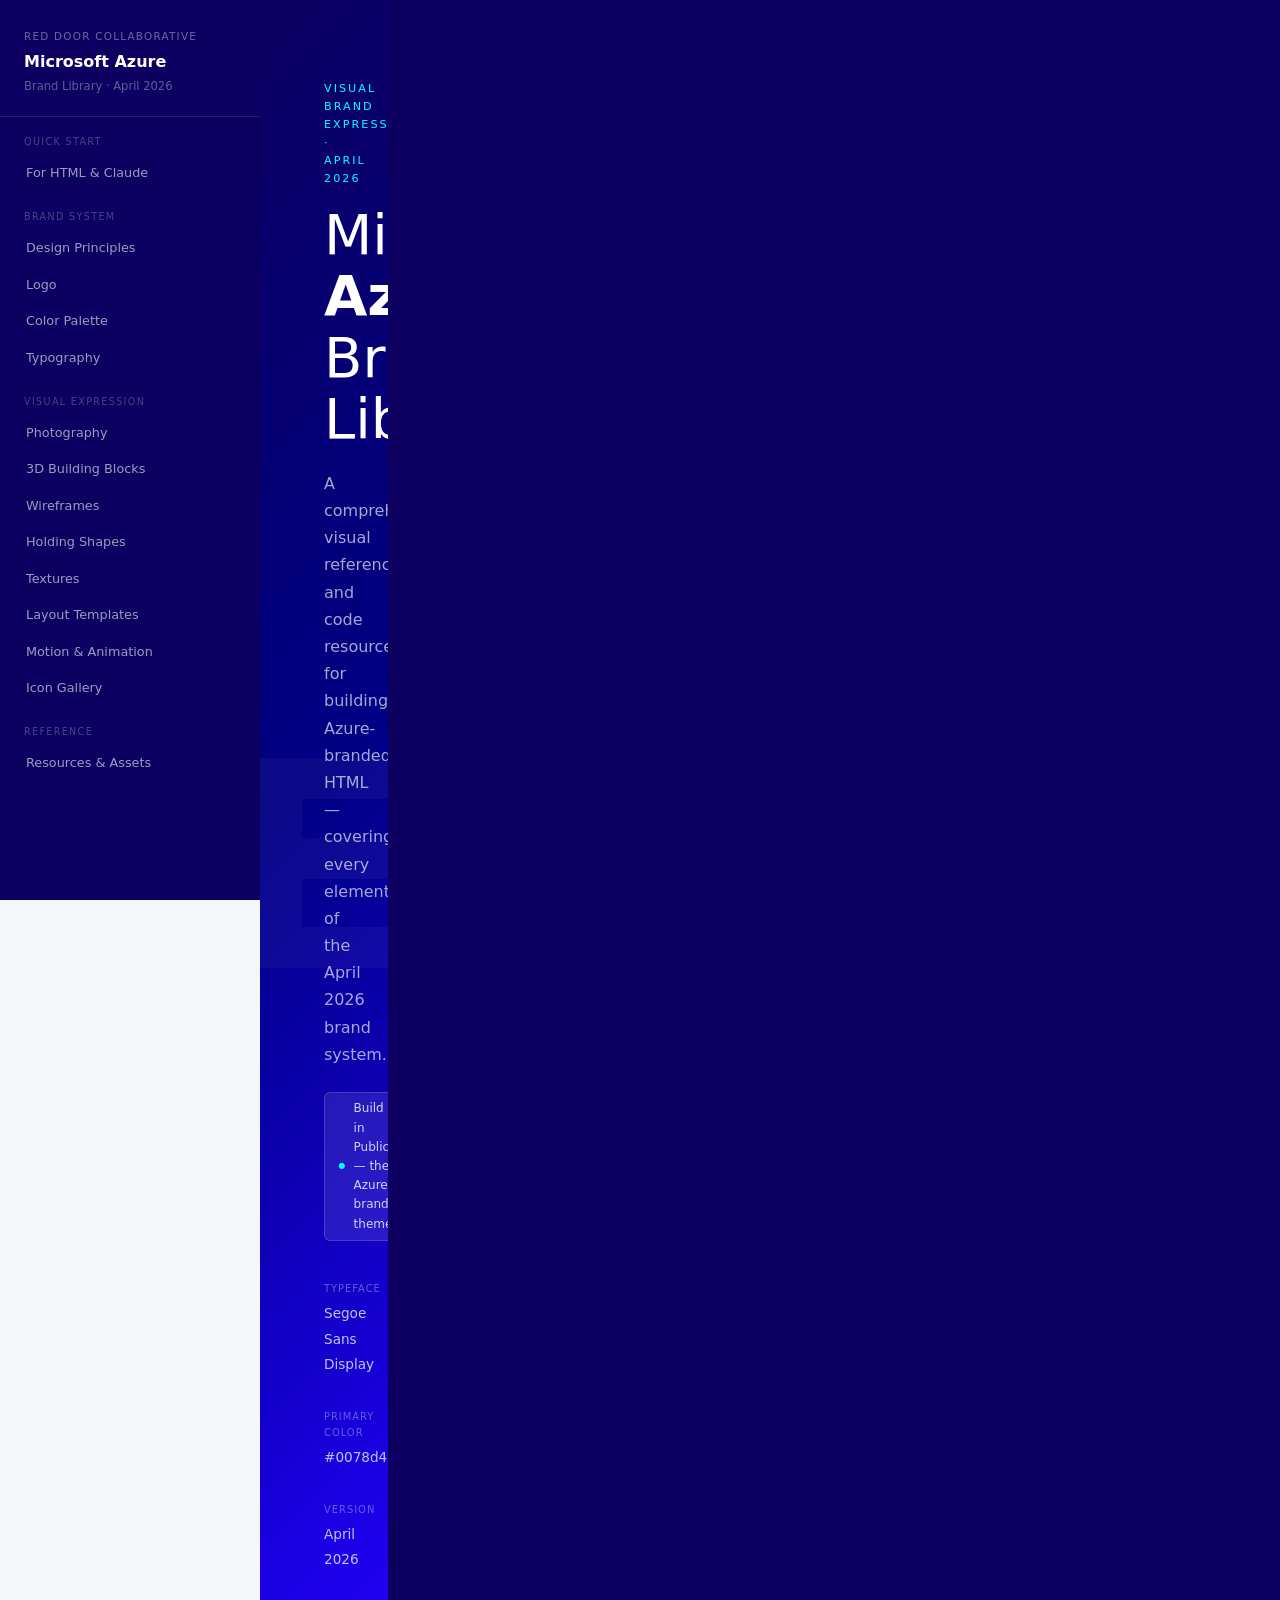
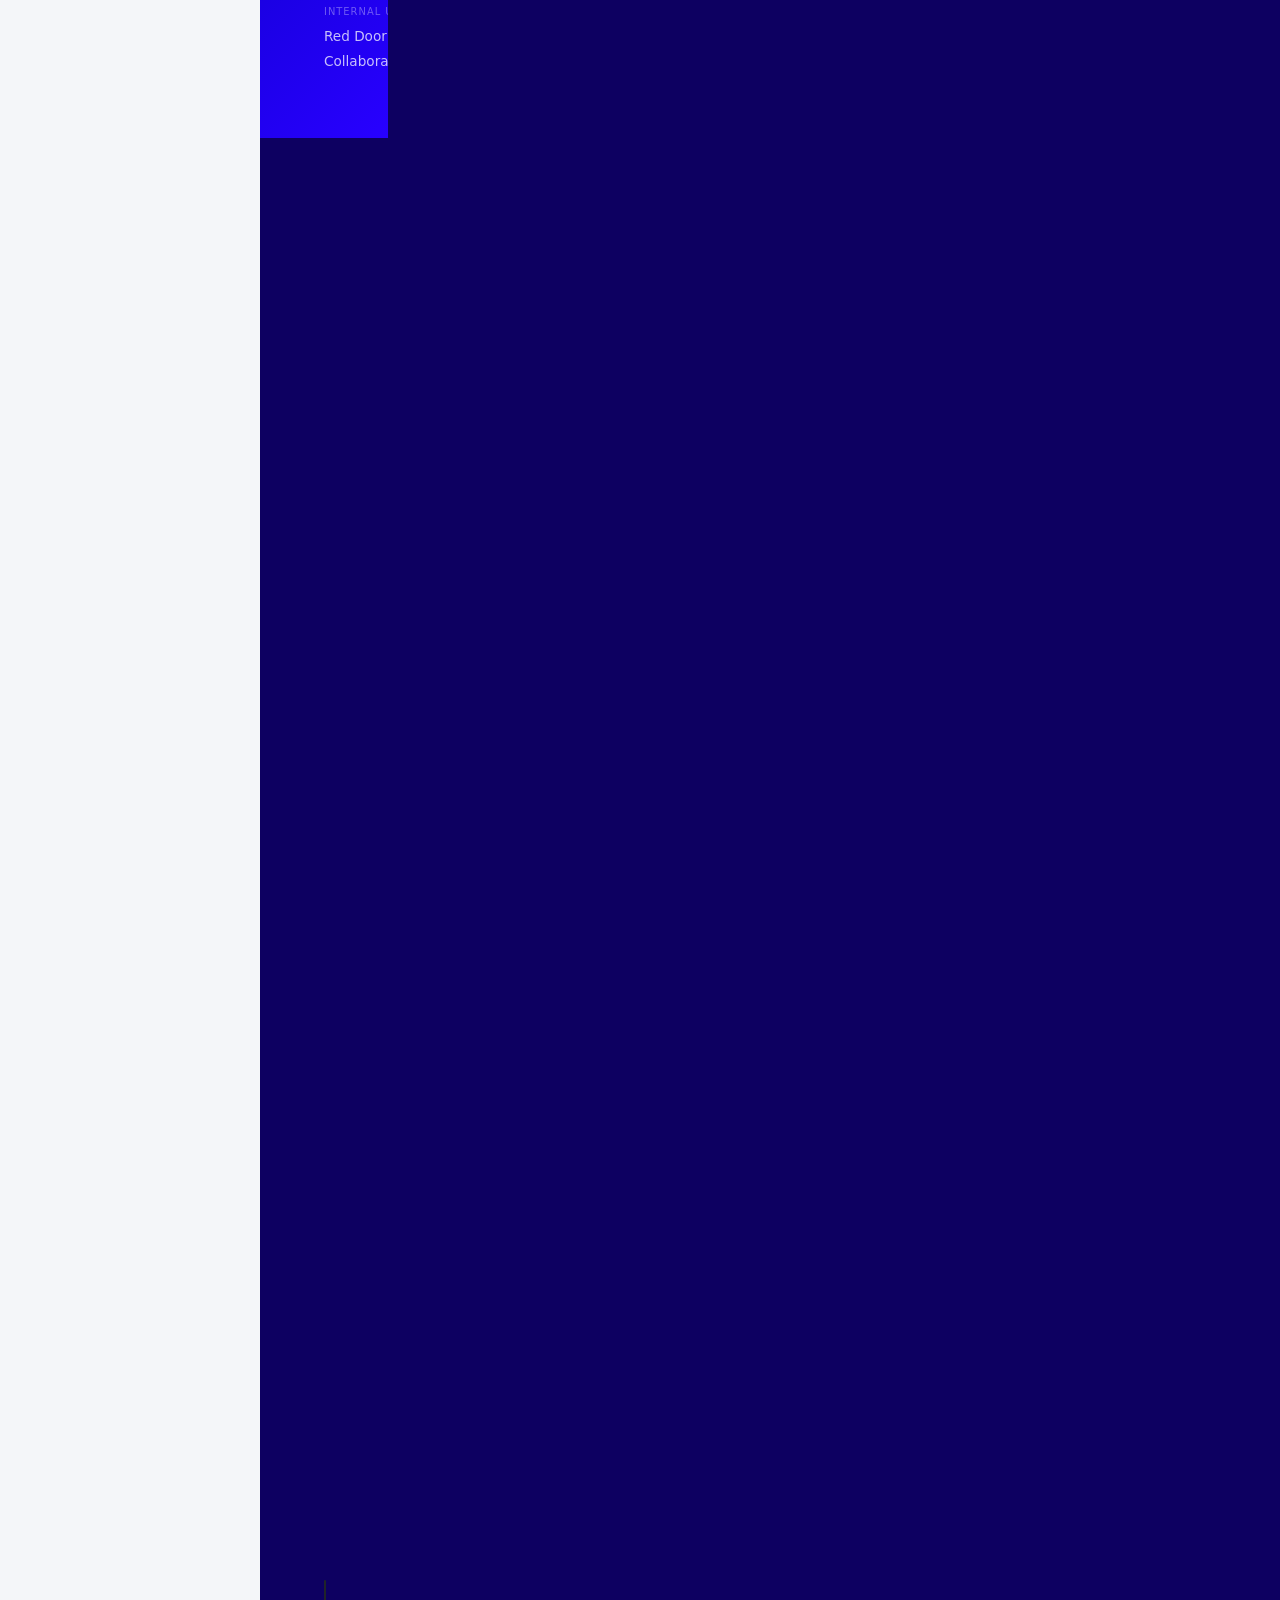
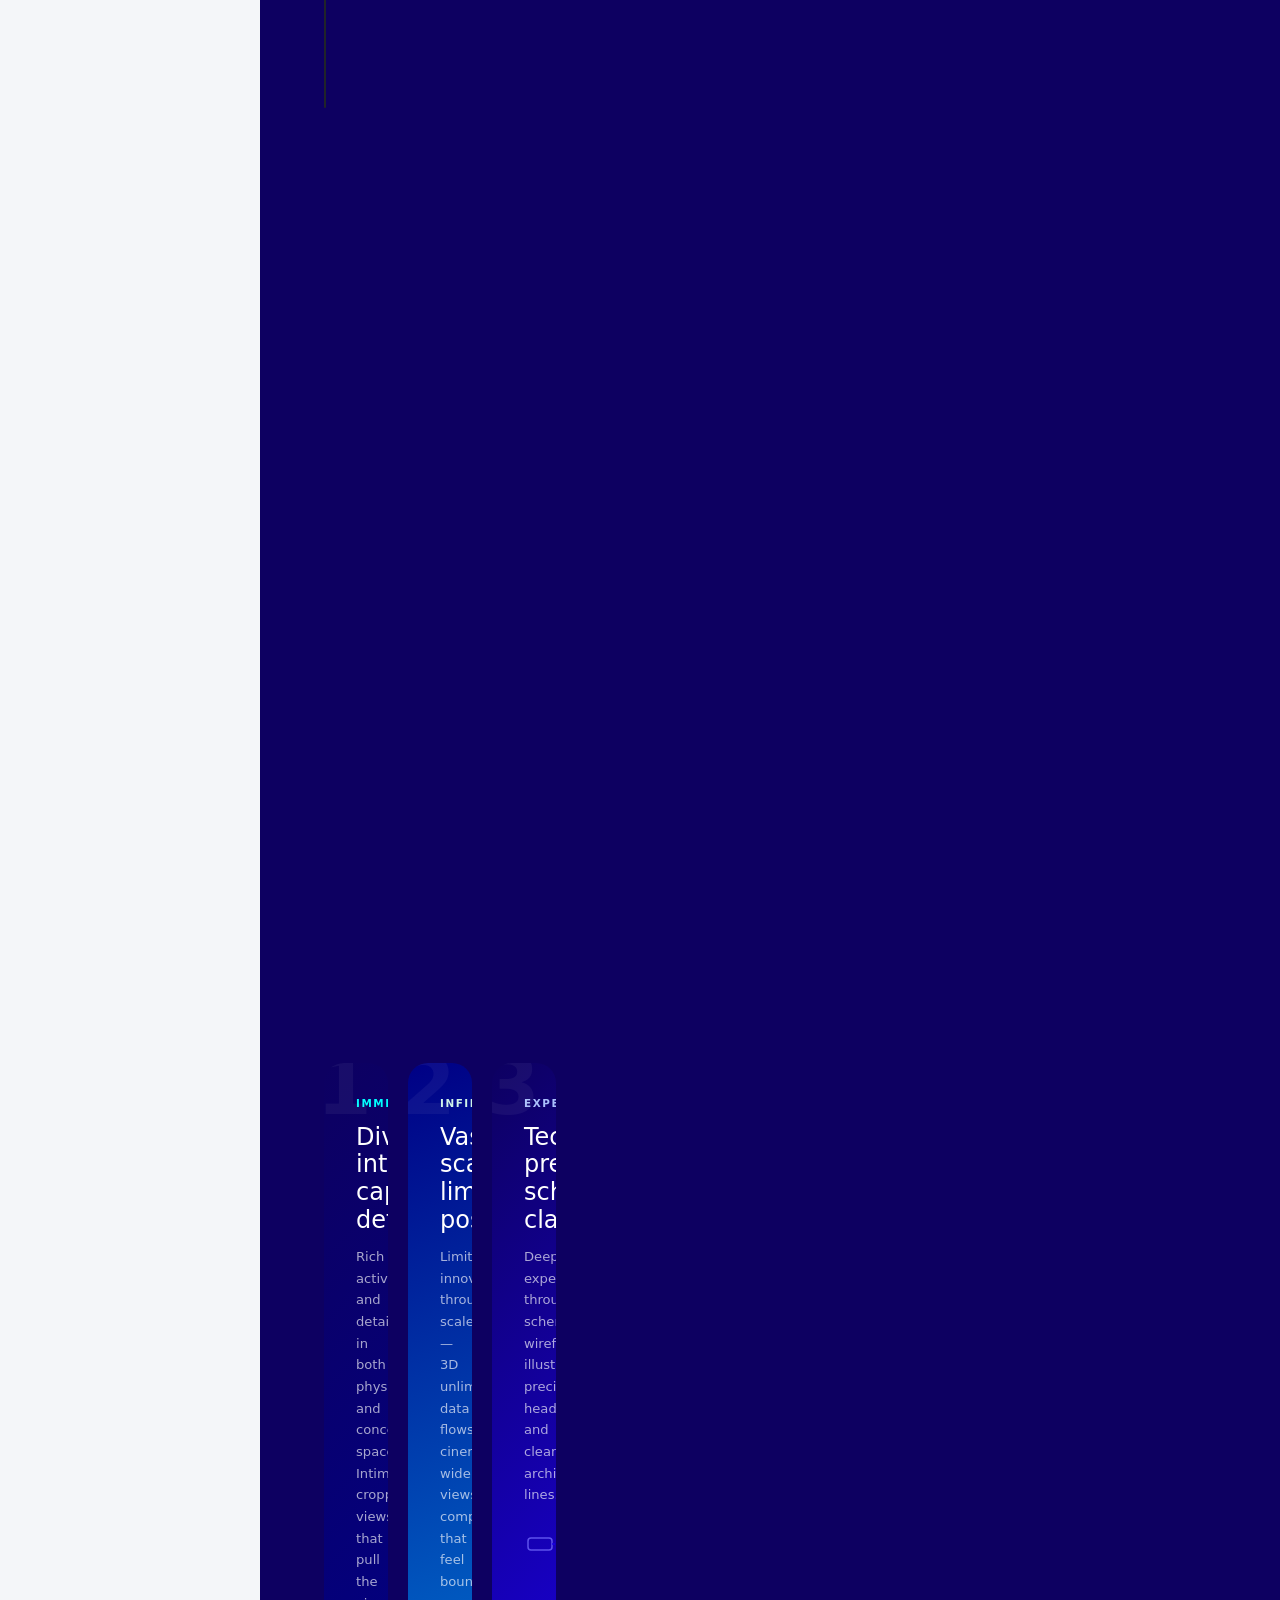
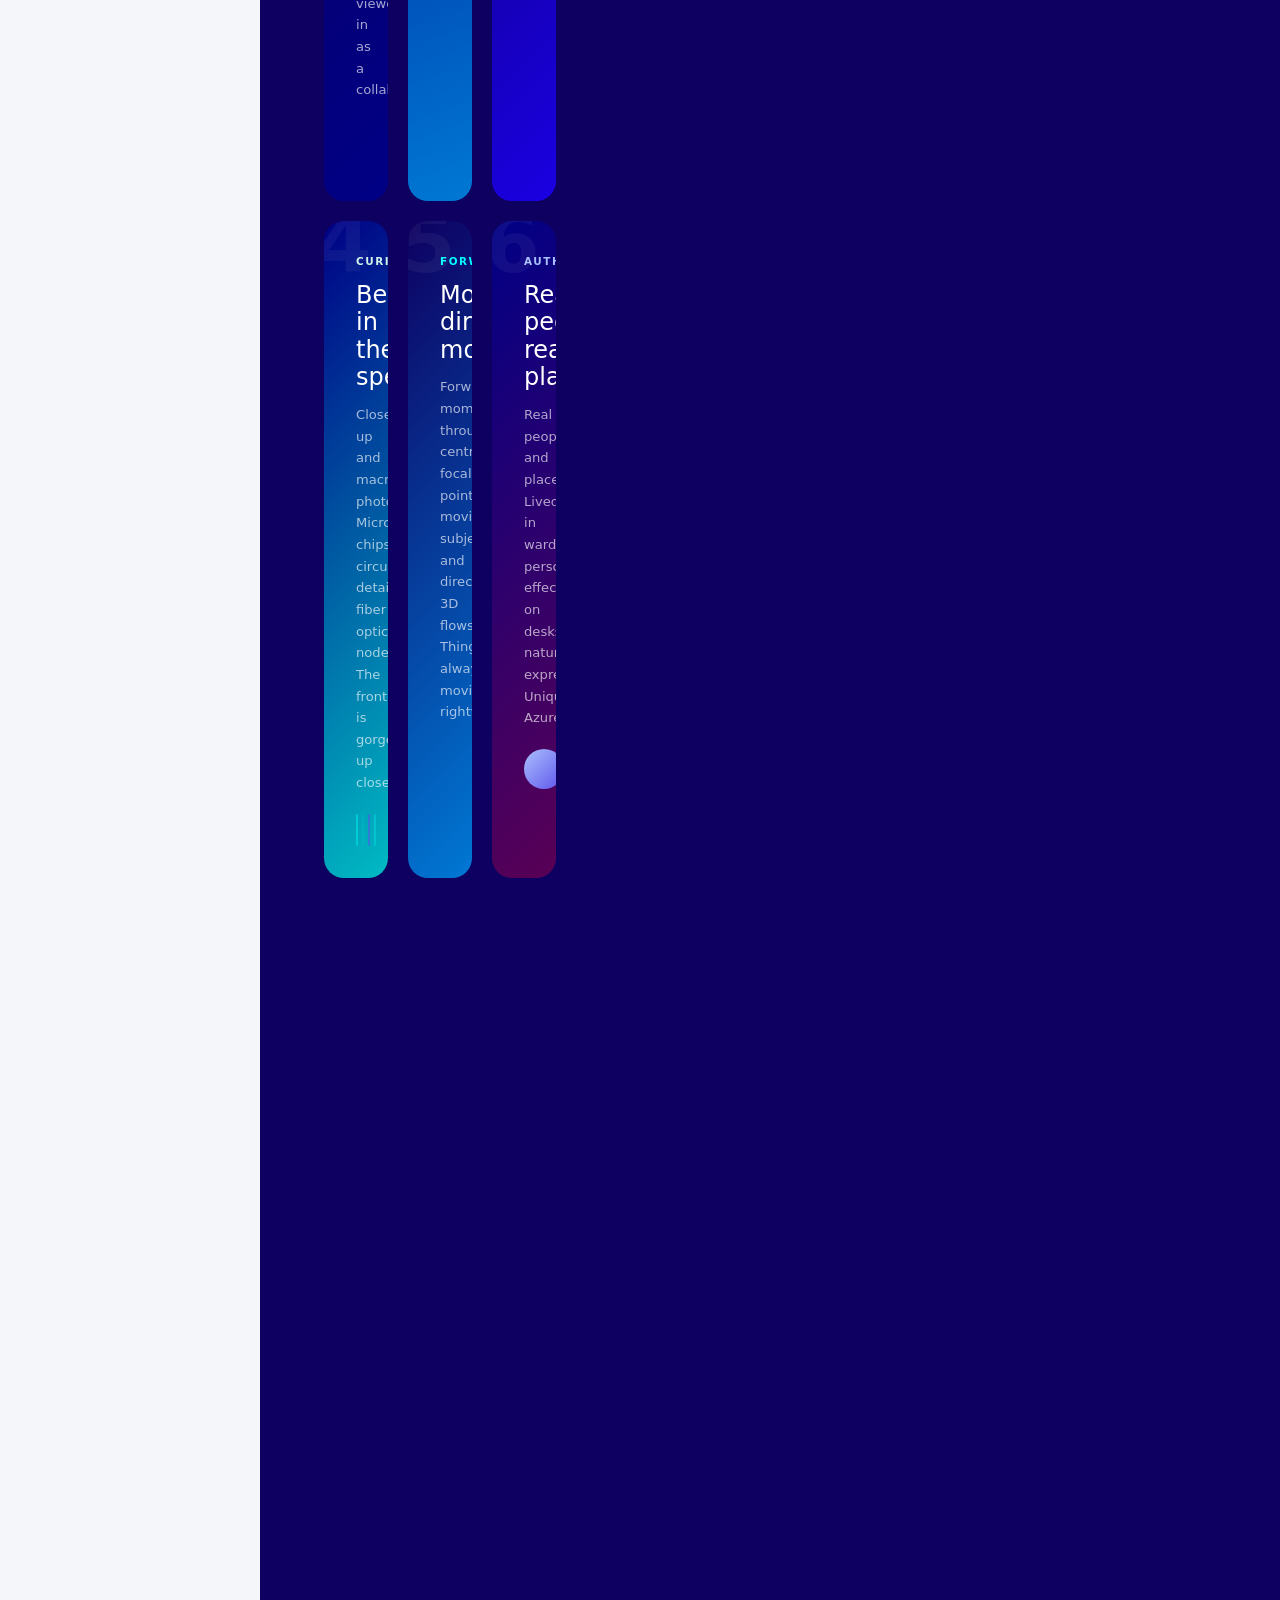
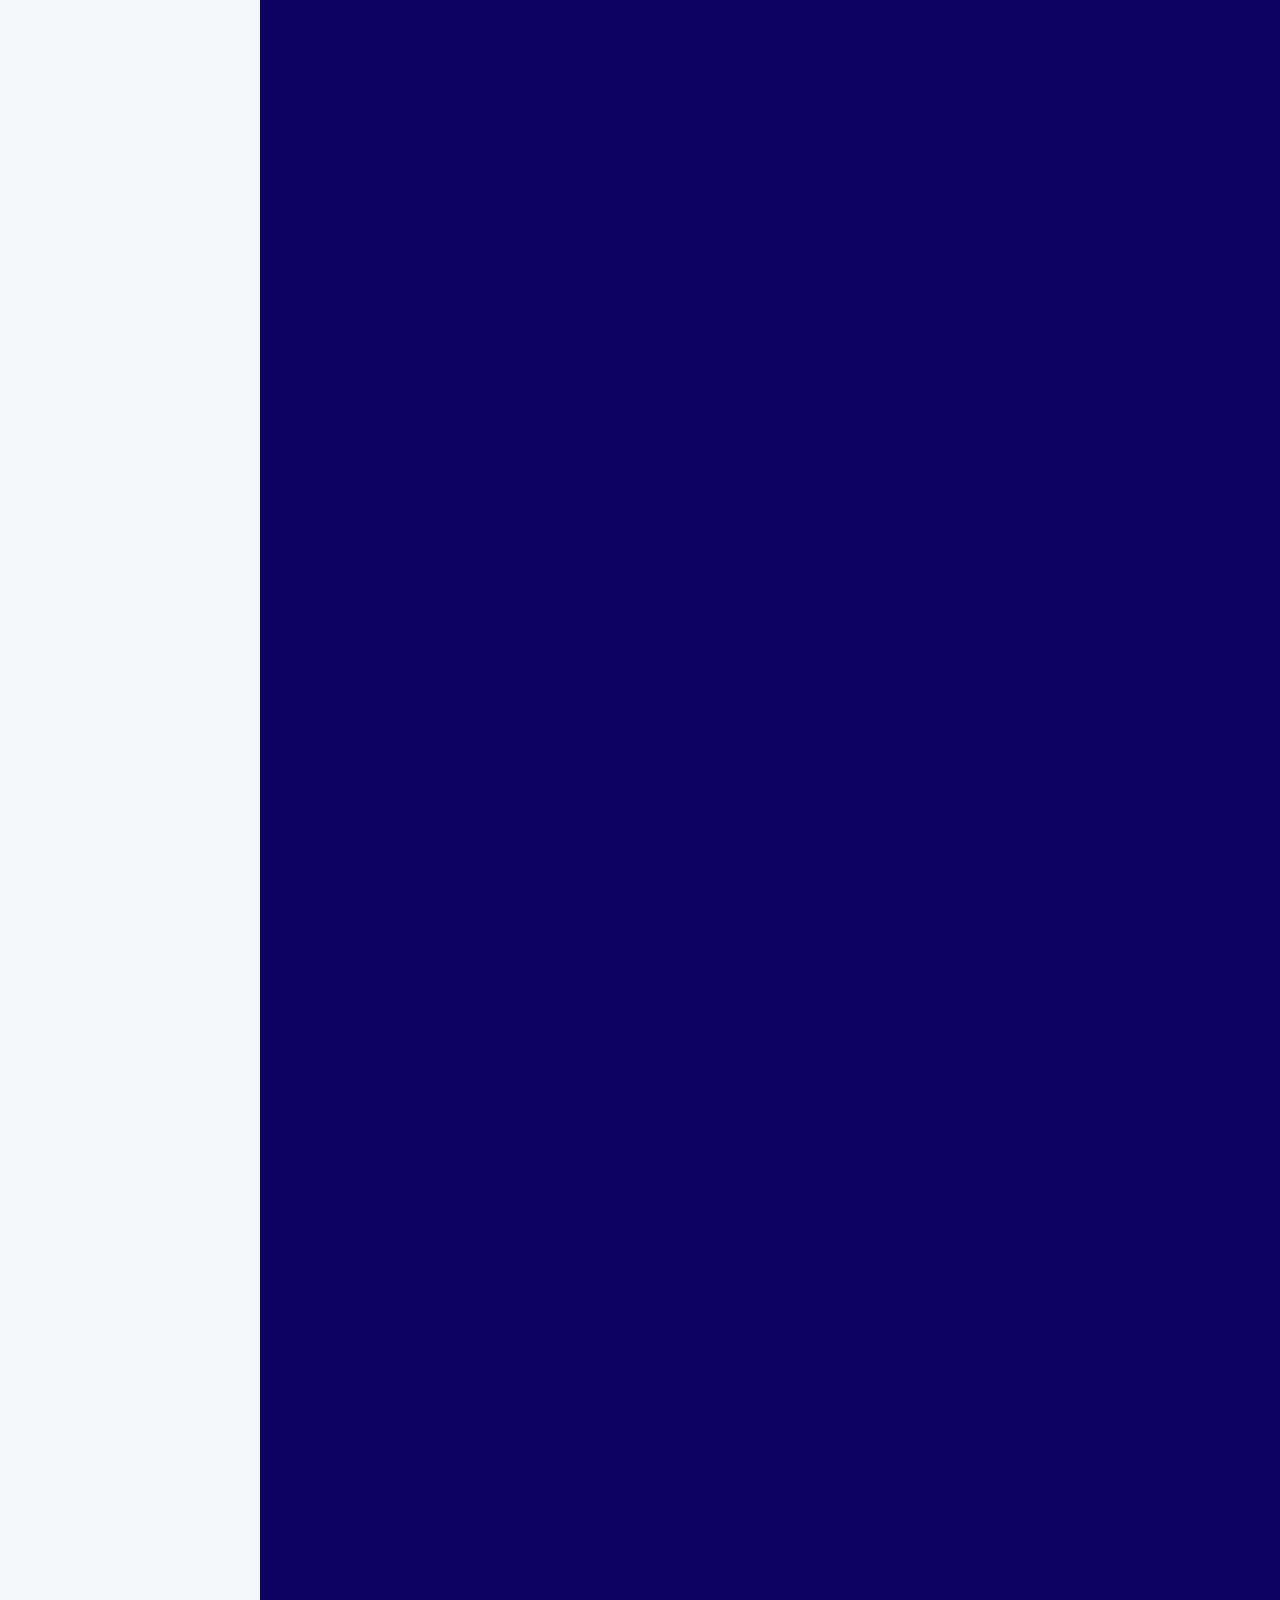
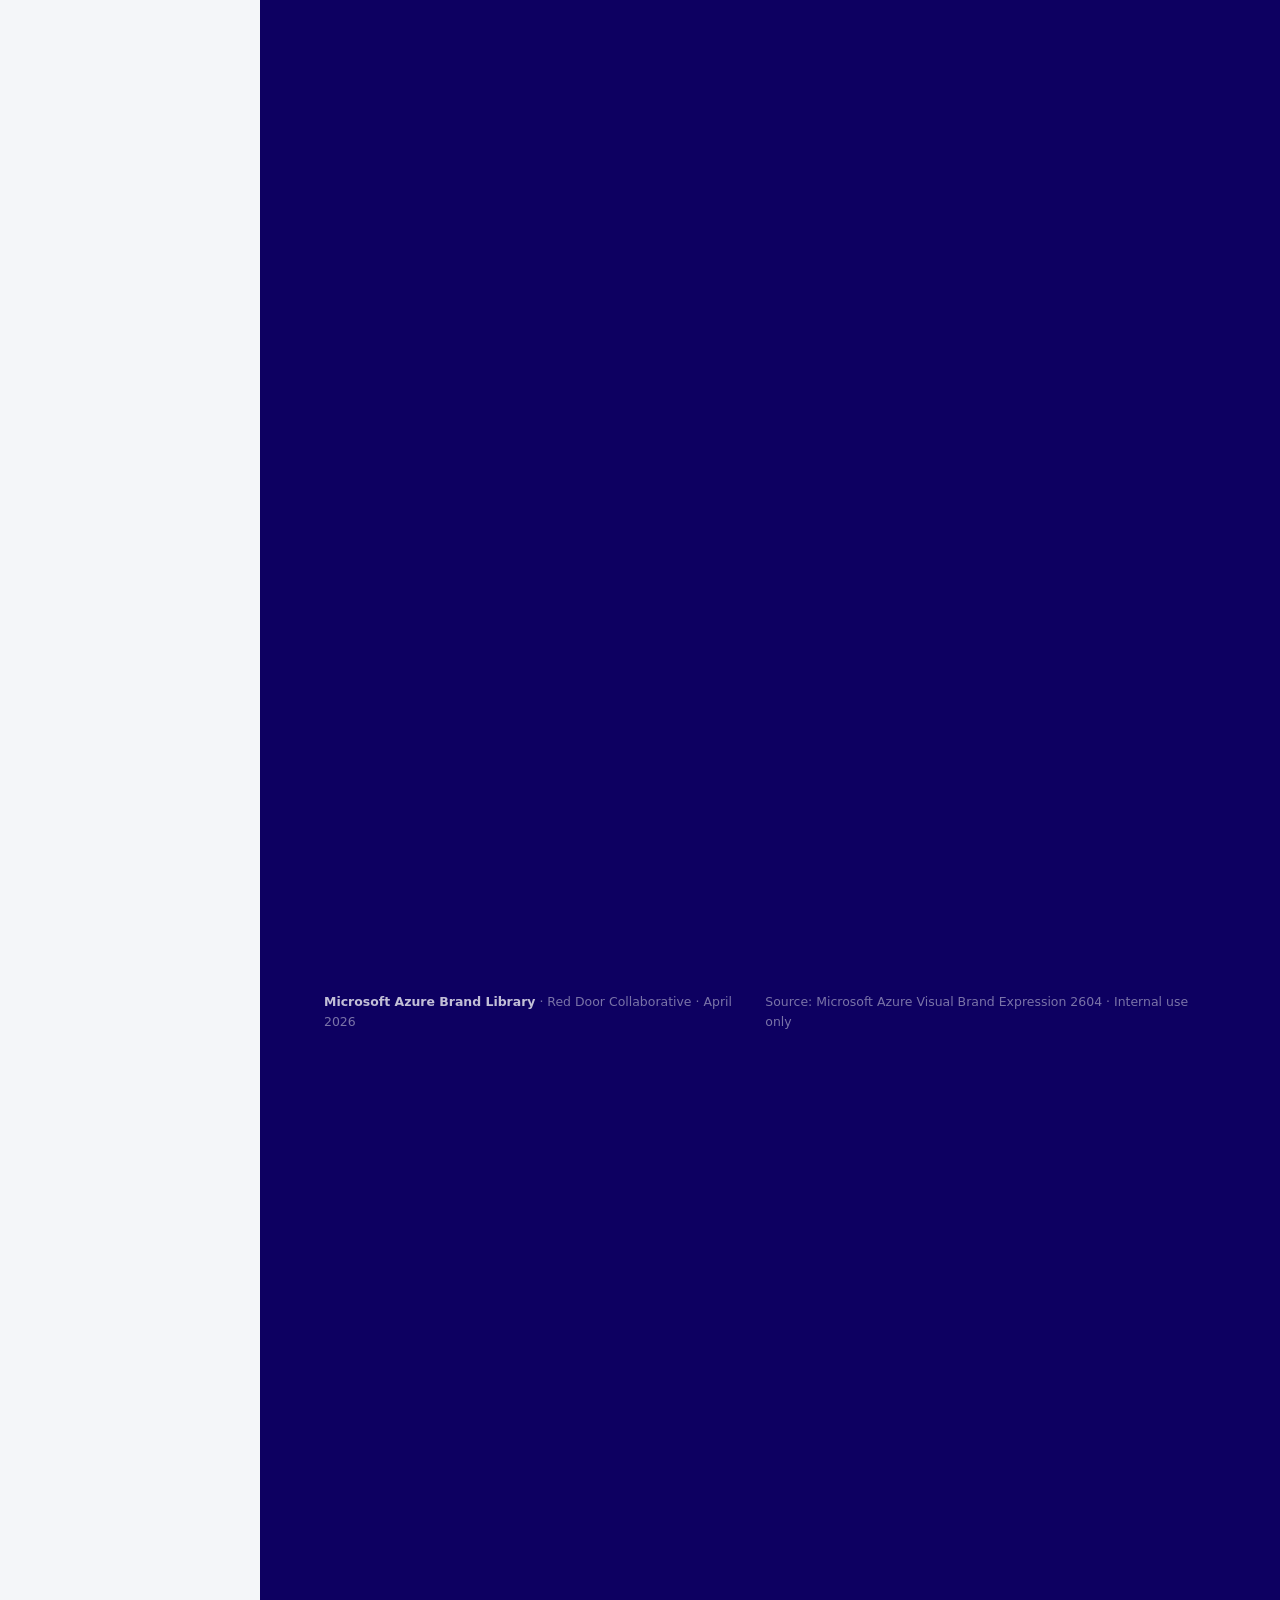
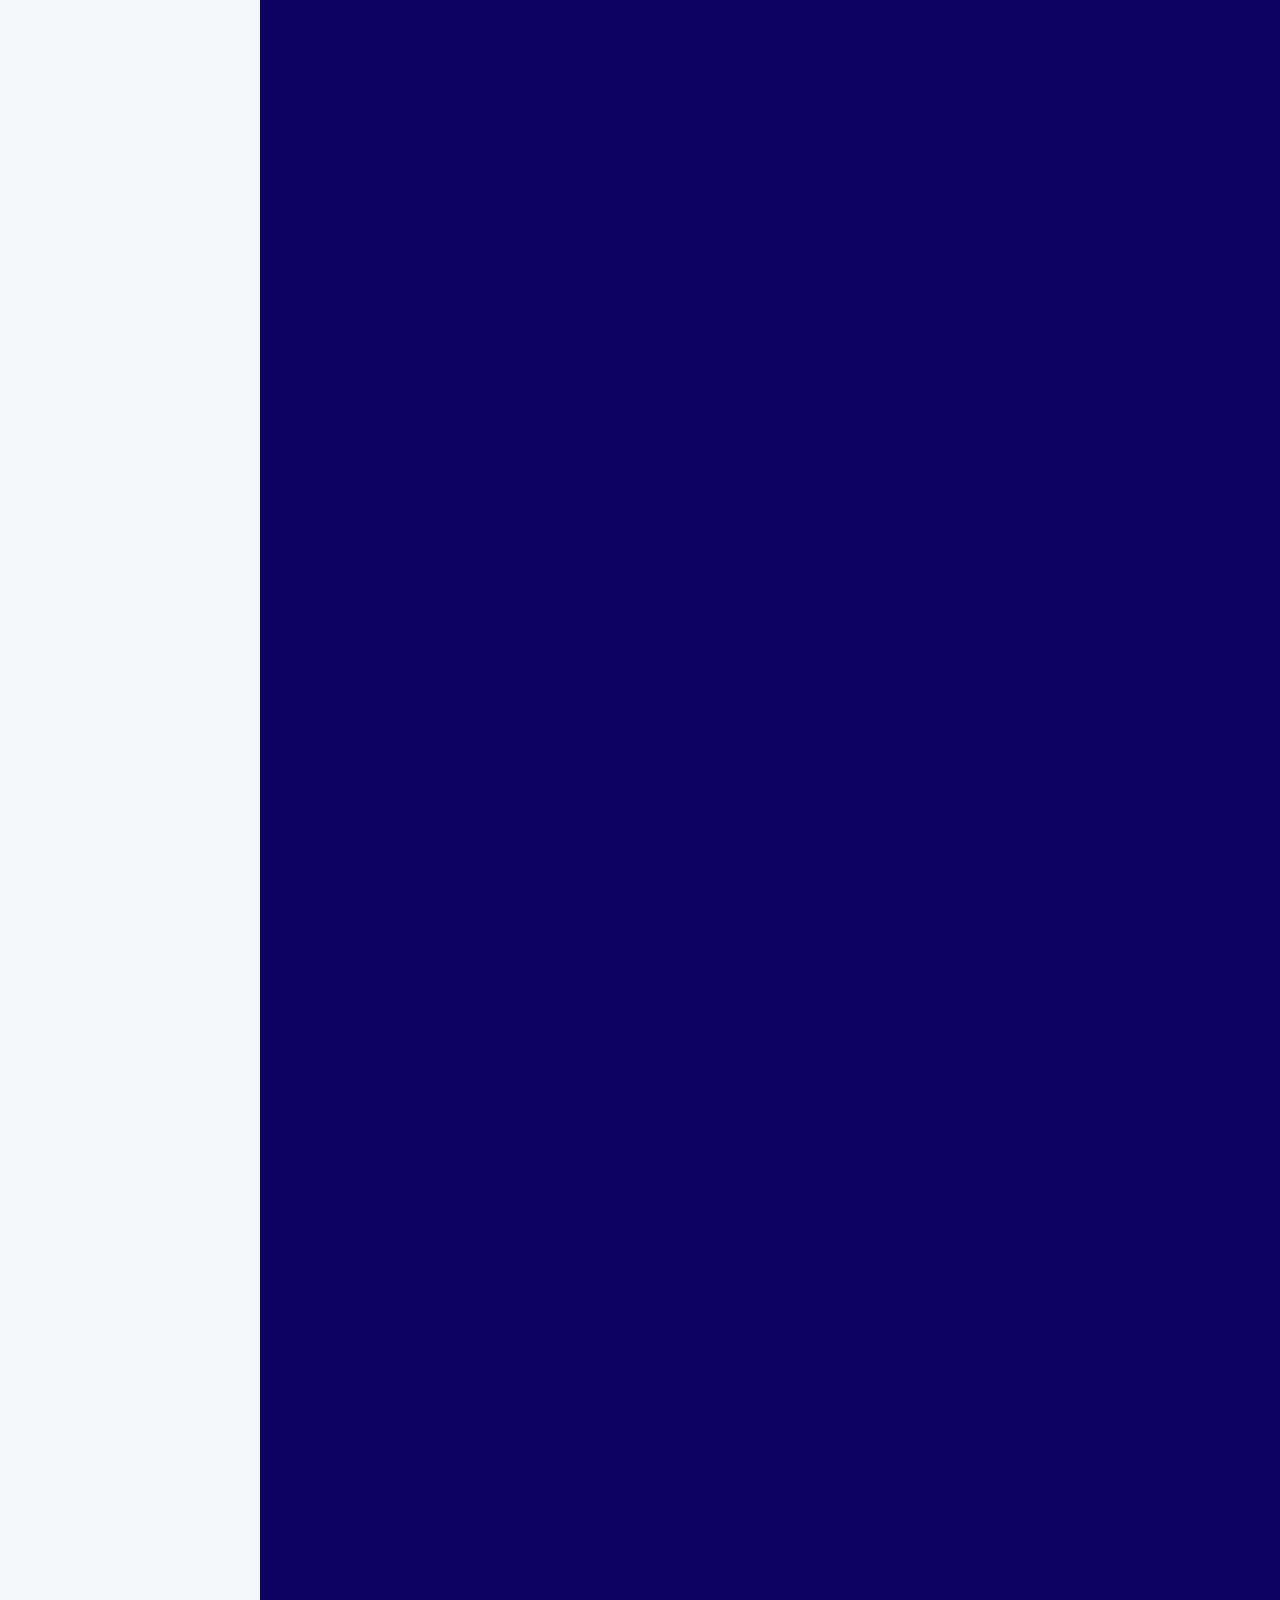
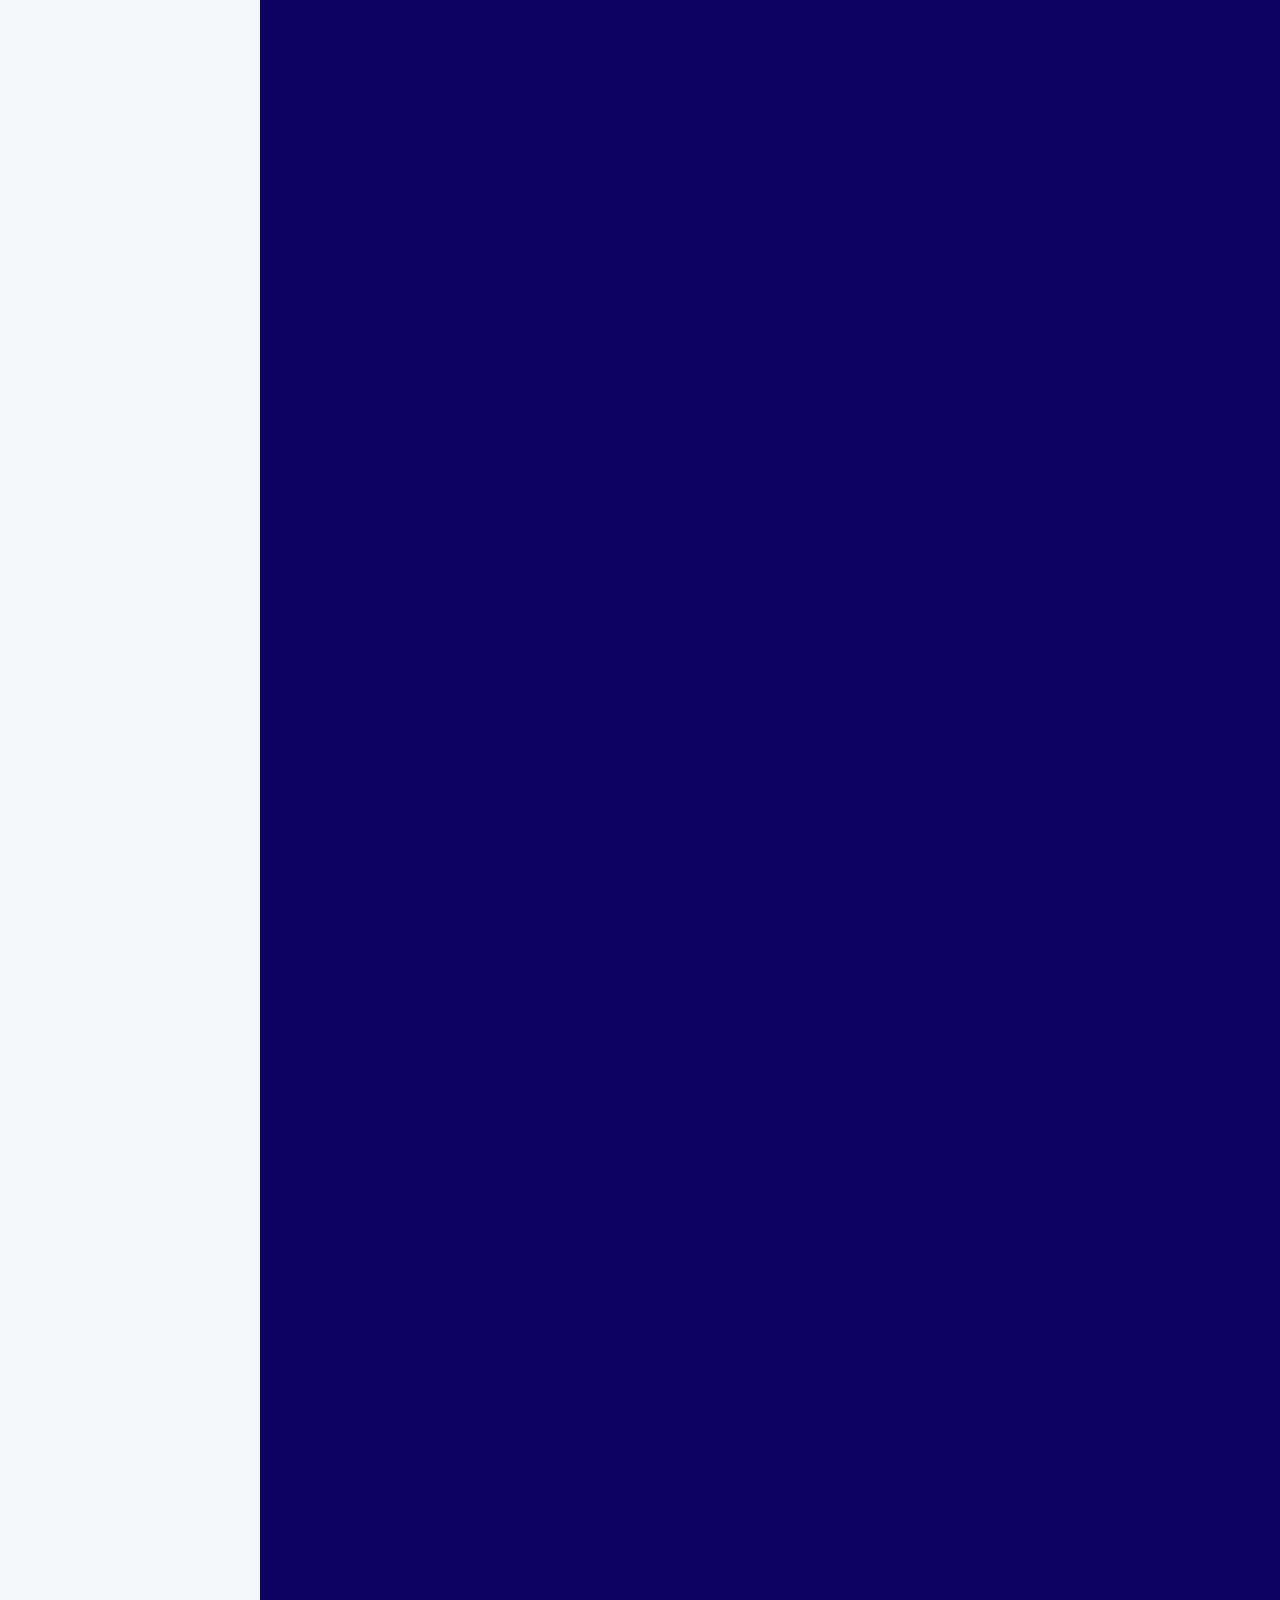
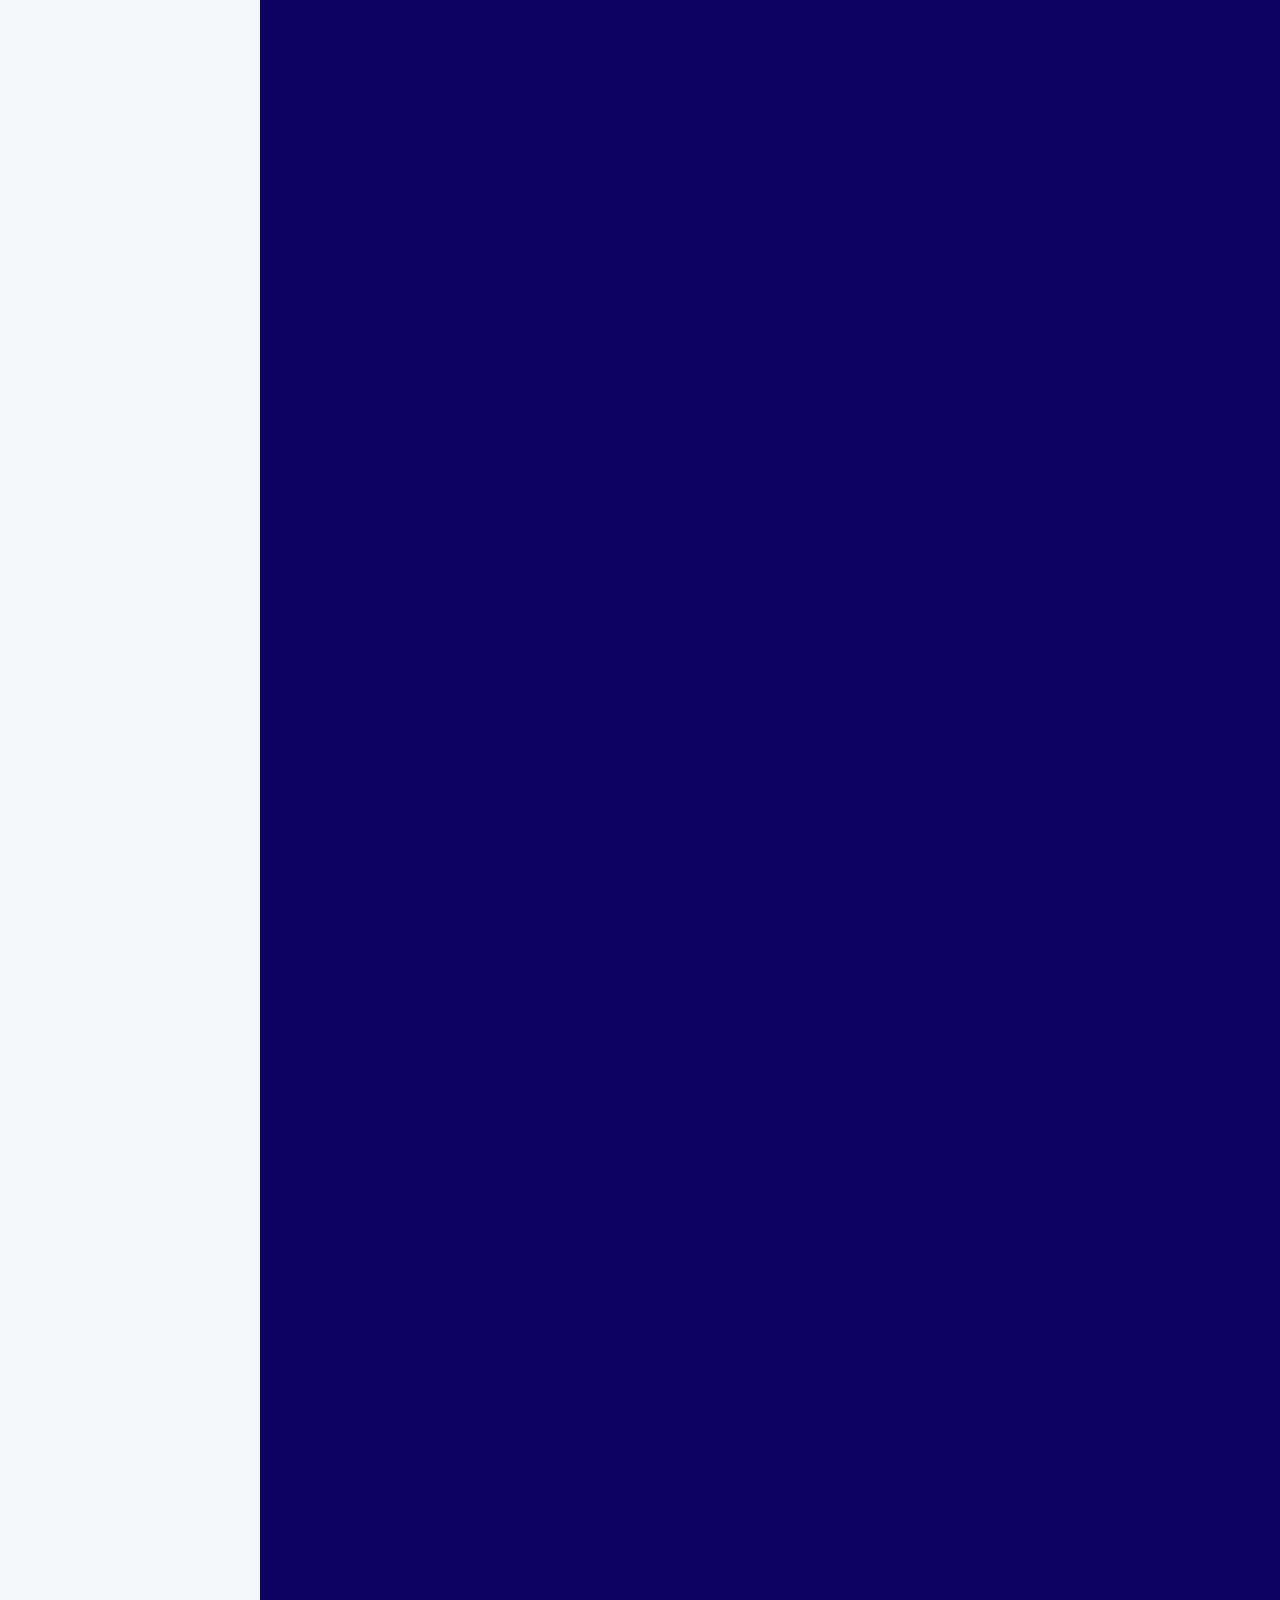
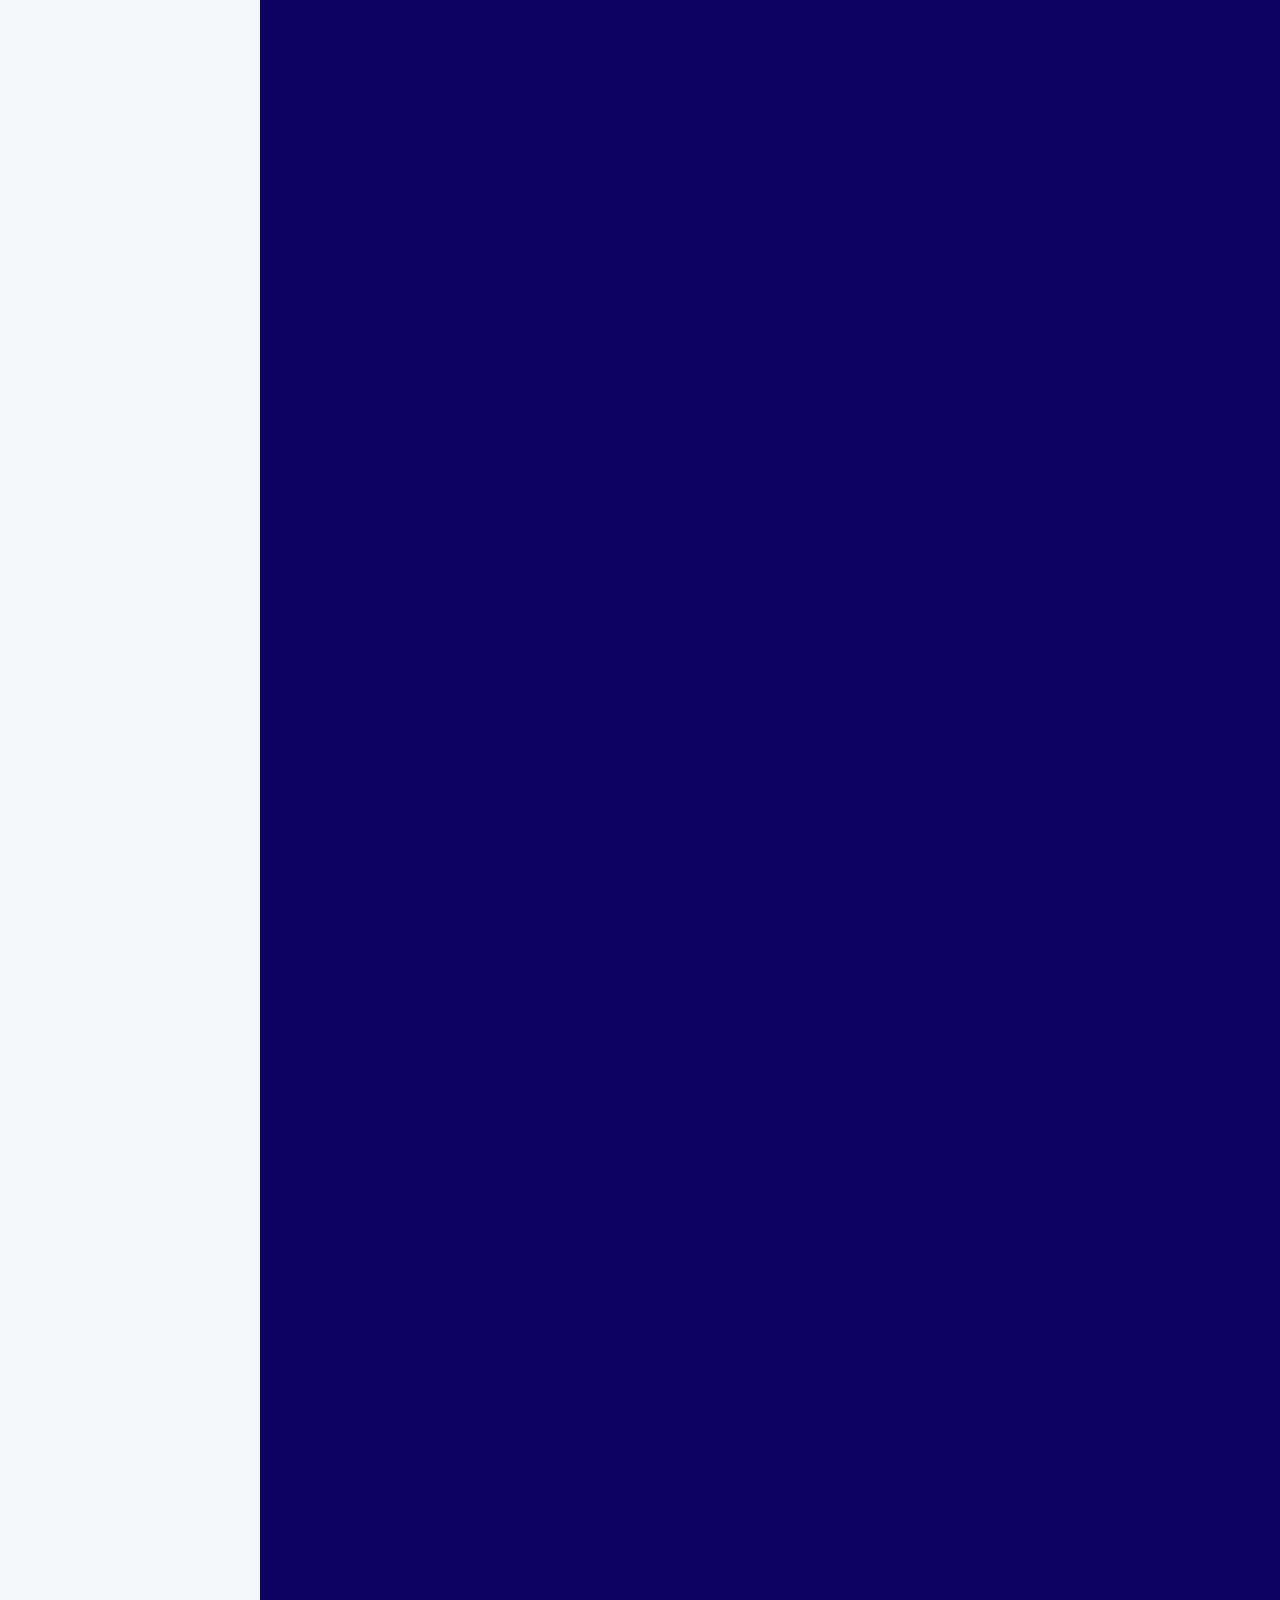
==== commit 02e4cdf4: "feat: v2 shell index.html + part1 (quickref/principles/logo/color) + part4 (icons/resources)" ====
--- a/index.html
+++ b/index.html
@@ -4,45 +4,74 @@
 <meta charset="UTF-8"/>
 <meta name="viewport" content="width=device-width,initial-scale=1.0"/>
 <title>Microsoft Azure — Brand Library · Red Door Collaborative</title>
-<style>
-*,*::before,*::after{box-sizing:border-box;margin:0;padding:0}
-:root{
-  --az-blue:#0078d4;--energy:#0000b3;--deep:#000085;--navy:#0d0061;
-  --electric:#1a00e2;--indigo:#5d52ec;--sky:#00ffff;--teal:#00bbc3;
-  --lavender:#aac0fc;--mint:#cff3e8;--plum:#590055;--fuchsia:#d12aca;
-  --lgreen:#d4ec8e;--lgray:#d9d9d6;--white:#ffffff;
-  --bg:#f4f6f9;--surface:#fff;--text:#111827;--muted:#4b5563;--border:#e5e7eb;
-  --nav:260px;--r:12px;--rl:20px;
-}
-html{scroll-behavior:smooth}
-body{font-family:'Segoe UI',system-ui,-apple-system,sans-serif;background:var(--bg);color:var(--text);line-height:1.6;display:flex}
-
-nav{position:fixed;top:0;left:0;width:var(--nav);height:100vh;background:var(--navy);overflow-y:auto;display:flex;flex-direction:column;z-index:100;padding-bottom:2rem}
-.nav-brand{padding:1.75rem 1.5rem 1.25rem;border-bottom:1px solid rgba(255,255,255,.1)}
-.nav-brand .ey{font-size:.65rem;letter-spacing:.12em;text-transform:uppercase;color:rgba(255,255,255,.4);margin-bottom:.3rem}
-.nav-brand .ti{font-size:1rem;font-weight:600;color:#fff}
-.nav-brand .su{font-size:.72rem;color:rgba(255,255,255,.35);margin-top:.15rem}
-.nlabel{font-size:.6rem;letter-spacing:.14em;text-transform:uppercase;color:rgba(255,255,255,.25);padding:1.1rem 1.5rem .35rem}
-nav a{display:block;padding:.5rem 1.5rem;font-size:.8rem;color:rgba(255,255,255,.6);text-decoration:none;transition:all .15s;border-left:2px solid transparent}
-nav a:hover{color:#fff;background:rgba(255,255,255,.06);border-left-color:var(--az-blue)}
-nav a.active{color:#fff;background:rgba(0,120,212,.2);border-left-color:var(--az-blue)}
-
-main{margin-left:var(--nav);flex:1;min-width:0}
-section{padding:3.5rem 4rem;border-bottom:1px solid var(--border)}
-section:last-child{border-bottom:none}
-.ey2{font-size:.65rem;letter-spacing:.15em;text-transform:uppercase;color:var(--az-blue);margin-bottom:.5rem;font-weight:600}
-h2{font-size:1.75rem;font-weight:600;margin-bottom:.4rem}
-.intro{font-size:.95rem;color:var(--muted);max-width:680px;margin-bottom:2rem;line-height:1.7}
-.divider{border:none;border-top:1px solid var(--border);margin:2rem 0}
-.card{background:var(--surface);border-radius:var(--r);border:1px solid var(--border);padding:1.5rem}
-.card-title{font-size:.75rem;font-weight:700;text-transform:uppercase;letter-spacing:.08em;margin-bottom:.65rem}
-.card p{font-size:.875rem;color:var(--muted);line-height:1.65}
-.g2{display:grid;grid-template-columns:repeat(2,1fr);gap:1rem}
-.g3{display:grid;grid-template-columns:repeat(3,1fr);gap:1rem}
-.g4{display:grid;grid-template-columns:repeat(4,1fr);gap:1rem}
-</style>
+<link rel="stylesheet" href="style.css">
 </head>
 <body>
-<p>Placeholder — full content push via MCP</p>
+<nav id="sidebar">
+  <div class="nav-brand">
+    <div class="ey">Red Door Collaborative</div>
+    <div class="ti">Microsoft Azure</div>
+    <div class="su">Brand Library · April 2026</div>
+  </div>
+  <span class="nlabel">Quick Start</span>
+  <a href="#quickref">For HTML &amp; Claude</a>
+  <span class="nlabel">Brand System</span>
+  <a href="#principles">Design Principles</a>
+  <a href="#logo">Logo</a>
+  <a href="#color">Color Palette</a>
+  <a href="#typography">Typography</a>
+  <span class="nlabel">Visual Expression</span>
+  <a href="#photography">Photography</a>
+  <a href="#shapes3d">3D Building Blocks</a>
+  <a href="#wireframes">Wireframes</a>
+  <a href="#holding">Holding Shapes</a>
+  <a href="#textures">Textures</a>
+  <a href="#layouts">Layout Templates</a>
+  <a href="#motion">Motion &amp; Animation</a>
+  <a href="#icons">Icon Gallery</a>
+  <span class="nlabel">Reference</span>
+  <a href="#resources">Resources &amp; Assets</a>
+</nav>
+<main>
+<div class="hero" id="hero">
+  <div class="hero-eye">Visual Brand Expression · April 2026</div>
+  <h1>Microsoft <strong>Azure</strong><br>Brand Library</h1>
+  <p>A comprehensive visual reference and code resource for building Azure-branded HTML — covering every element of the April 2026 brand system.</p>
+  <div class="hero-badge">Build in Public — the Azure brand theme</div>
+  <div class="hero-meta">
+    <div class="hm"><label>Typeface</label><span>Segoe Sans Display</span></div>
+    <div class="hm"><label>Primary color</label><span>#0078d4</span></div>
+    <div class="hm"><label>Version</label><span>April 2026</span></div>
+    <div class="hm"><label>Internal use</label><span>Red Door Collaborative</span></div>
+  </div>
+</div>
+<div id="az-main">
+  <div style="display:flex;align-items:center;justify-content:center;height:60vh;background:var(--bg)">
+    <div style="text-align:center;color:var(--muted);font-size:.9rem">Loading brand library…</div>
+  </div>
+</div>
+</main>
+<footer style="background:var(--navy);color:rgba(255,255,255,.45);padding:2rem 4rem;font-size:.78rem;display:flex;justify-content:space-between;align-items:center">
+  <div><strong style="color:rgba(255,255,255,.75)">Microsoft Azure Brand Library</strong> · Red Door Collaborative · April 2026</div>
+  <div>Source: Microsoft Azure Visual Brand Expression 2604 · Internal use only</div>
+</footer>
+<div class="toast" id="toast">Copied!</div>
+<script src="copy.js"></script>
+<script src="snippets.js"></script>
+<script>
+(async function(){
+  const container = document.getElementById('az-main');
+  try {
+    const parts = await Promise.all(
+      ['part1.html','part2.html','part3.html','part4.html']
+        .map(p => fetch(p).then(r => r.text()))
+    );
+    container.innerHTML = parts.join('');
+  } catch(e) {
+    container.innerHTML = '<section style="padding:3rem 4rem"><p style="color:#be123c">Failed to load content. Please refresh the page.</p></section>';
+  }
+})();
+</script>
+<script src="script.js"></script>
 </body>
 </html>
--- a/style.css
+++ b/style.css
@@ -0,0 +1,158 @@
+*,*::before,*::after{box-sizing:border-box;margin:0;padding:0}
+:root{
+  --az-blue:#0078d4;--energy:#0000b3;--deep:#000085;--navy:#0d0061;
+  --electric:#1a00e2;--indigo:#5d52ec;--sky:#00ffff;--teal:#00bbc3;
+  --lavender:#aac0fc;--mint:#cff3e8;--plum:#590055;--fuchsia:#d12aca;
+  --lgreen:#d4ec8e;--lgray:#d9d9d6;--white:#ffffff;
+  --bg:#f4f6f9;--surface:#fff;--text:#111827;--muted:#4b5563;--border:#e5e7eb;
+  --nav:260px;--r:12px;--rl:20px;
+}
+html{scroll-behavior:smooth}
+body{font-family:'Segoe UI',system-ui,-apple-system,sans-serif;background:var(--bg);color:var(--text);line-height:1.6;display:flex}
+nav{position:fixed;top:0;left:0;width:var(--nav);height:100vh;background:var(--navy);overflow-y:auto;display:flex;flex-direction:column;z-index:100;padding-bottom:2rem}
+.nav-brand{padding:1.75rem 1.5rem 1.25rem;border-bottom:1px solid rgba(255,255,255,.1)}
+.nav-brand .ey{font-size:.65rem;letter-spacing:.12em;text-transform:uppercase;color:rgba(255,255,255,.4);margin-bottom:.3rem}
+.nav-brand .ti{font-size:1rem;font-weight:600;color:#fff}
+.nav-brand .su{font-size:.72rem;color:rgba(255,255,255,.35);margin-top:.15rem}
+.nlabel{font-size:.6rem;letter-spacing:.14em;text-transform:uppercase;color:rgba(255,255,255,.25);padding:1.1rem 1.5rem .35rem}
+nav a{display:block;padding:.5rem 1.5rem;font-size:.8rem;color:rgba(255,255,255,.6);text-decoration:none;transition:all .15s;border-left:2px solid transparent}
+nav a:hover{color:#fff;background:rgba(255,255,255,.06);border-left-color:var(--az-blue)}
+nav a.active{color:#fff;background:rgba(0,120,212,.2);border-left-color:var(--az-blue)}
+main{margin-left:var(--nav);flex:1;min-width:0}
+section{padding:3.5rem 4rem;border-bottom:1px solid var(--border)}
+section:last-child{border-bottom:none}
+.ey2{font-size:.65rem;letter-spacing:.15em;text-transform:uppercase;color:var(--az-blue);margin-bottom:.5rem;font-weight:600}
+h2{font-size:1.75rem;font-weight:600;margin-bottom:.4rem}
+.intro{font-size:.95rem;color:var(--muted);max-width:680px;margin-bottom:2rem;line-height:1.7}
+.divider{border:none;border-top:1px solid var(--border);margin:2rem 0}
+.card{background:var(--surface);border-radius:var(--r);border:1px solid var(--border);padding:1.5rem}
+.card-title{font-size:.75rem;font-weight:700;text-transform:uppercase;letter-spacing:.08em;margin-bottom:.65rem}
+.card p{font-size:.875rem;color:var(--muted);line-height:1.65}
+.g2{display:grid;grid-template-columns:repeat(2,1fr);gap:1rem}
+.g3{display:grid;grid-template-columns:repeat(3,1fr);gap:1rem}
+.g4{display:grid;grid-template-columns:repeat(4,1fr);gap:1rem}
+.hero{background:linear-gradient(135deg,var(--navy) 0%,var(--deep) 45%,var(--electric) 85%,#2800ff 100%);padding:5rem 4rem 4rem;position:relative;overflow:hidden}
+.hero::before{content:'AZURE';position:absolute;right:-1rem;top:50%;transform:translateY(-50%);font-size:18rem;font-weight:900;color:rgba(255,255,255,.04);pointer-events:none;line-height:1;letter-spacing:-.05em}
+.hero-eye{font-size:.7rem;letter-spacing:.18em;text-transform:uppercase;color:var(--sky);margin-bottom:1rem}
+.hero h1{font-size:clamp(2.2rem,4.5vw,3.5rem);font-weight:300;color:#fff;line-height:1.1;margin-bottom:1.25rem;max-width:600px}
+.hero h1 strong{font-weight:700}
+.hero p{font-size:1rem;color:rgba(255,255,255,.65);max-width:540px;line-height:1.7}
+.hero-meta{margin-top:2.5rem;display:flex;gap:2rem;flex-wrap:wrap}
+.hm label{font-size:.62rem;letter-spacing:.1em;text-transform:uppercase;color:rgba(255,255,255,.35);display:block;margin-bottom:.2rem}
+.hm span{font-size:.85rem;color:rgba(255,255,255,.75)}
+.hero-badge{display:inline-flex;align-items:center;gap:.5rem;background:rgba(255,255,255,.1);border:1px solid rgba(255,255,255,.15);border-radius:6px;padding:.4rem .85rem;font-size:.75rem;color:rgba(255,255,255,.8);margin-top:1.5rem}
+.hero-badge::before{content:'●';color:var(--sky);font-size:.5rem}
+.code-block{position:relative;background:#0d1117;border-radius:var(--r);border:1px solid rgba(255,255,255,.08);overflow:hidden;margin-top:.75rem}
+.code-bar{display:flex;align-items:center;justify-content:space-between;padding:.6rem 1rem;background:rgba(255,255,255,.04);border-bottom:1px solid rgba(255,255,255,.06)}
+.code-lang{font-size:.65rem;letter-spacing:.08em;text-transform:uppercase;color:rgba(255,255,255,.35)}
+.copy-code{background:rgba(0,120,212,.3);border:1px solid rgba(0,120,212,.5);color:#7ec8f5;border-radius:5px;padding:.25rem .7rem;font-size:.7rem;cursor:pointer;transition:all .15s}
+.copy-code:hover{background:rgba(0,120,212,.5);color:#fff}
+pre{padding:1.25rem;overflow-x:auto;font-size:.78rem;line-height:1.65;color:#e2e8f0;font-family:'Consolas','Monaco',monospace}
+.qref-tabs{display:flex;gap:.5rem;margin-bottom:1.5rem;flex-wrap:wrap}
+.qtab{padding:.5rem 1.1rem;border-radius:8px;font-size:.8rem;font-weight:600;cursor:pointer;border:1px solid var(--border);background:var(--surface);color:var(--muted);transition:all .15s}
+.qtab.on{background:var(--az-blue);color:#fff;border-color:var(--az-blue)}
+.qpane{display:none}.qpane.on{display:block}
+.prompt-box{background:#0d1117;border-radius:var(--rl);border:1px solid rgba(0,120,212,.25);padding:0;overflow:hidden}
+.prompt-header{display:flex;align-items:center;justify-content:space-between;padding:1rem 1.5rem;background:rgba(0,120,212,.12);border-bottom:1px solid rgba(0,120,212,.2)}
+.prompt-header span{font-size:.75rem;font-weight:700;letter-spacing:.08em;text-transform:uppercase;color:var(--lavender)}
+.prompt-body{padding:1.5rem;font-size:.82rem;line-height:1.8;color:#cbd5e1;white-space:pre-wrap;font-family:'Consolas','Monaco',monospace}
+.swatches{display:grid;grid-template-columns:repeat(auto-fill,minmax(120px,1fr));gap:.75rem}
+.sw{border-radius:var(--r);overflow:hidden;border:1px solid rgba(0,0,0,.06);cursor:pointer;transition:transform .15s,box-shadow .15s}
+.sw:hover{transform:translateY(-2px);box-shadow:0 6px 20px rgba(0,0,0,.1)}
+.sw-c{height:72px}
+.sw-i{background:var(--surface);padding:.6rem .75rem}
+.sw-n{font-size:.73rem;font-weight:600}
+.sw-h{font-size:.68rem;color:var(--muted);font-family:monospace;display:flex;justify-content:space-between;align-items:center;margin-top:.15rem}
+.cpbtn{background:none;border:none;cursor:pointer;color:var(--az-blue);font-size:.62rem;opacity:0;transition:opacity .15s}
+.sw:hover .cpbtn{opacity:1}
+.toast{position:fixed;bottom:2rem;right:2rem;background:var(--text);color:#fff;padding:.75rem 1.25rem;border-radius:8px;font-size:.82rem;opacity:0;pointer-events:none;transition:opacity .3s;z-index:999}
+.toast.show{opacity:1}
+.sec-label{font-size:.72rem;font-weight:700;text-transform:uppercase;letter-spacing:.1em;color:var(--muted);margin:1.75rem 0 .6rem}
+.sec-label:first-of-type{margin-top:0}
+.usage-bar{display:flex;height:44px;border-radius:8px;overflow:hidden;margin-bottom:.75rem;border:1px solid var(--border)}
+.us{display:flex;align-items:center;justify-content:center;font-size:.72rem;font-weight:700}
+.type-spec{background:var(--surface);border-radius:var(--rl);border:1px solid var(--border);padding:2.5rem;margin-bottom:1.25rem}
+.type-meta{display:flex;gap:2rem;margin-bottom:1.25rem;padding-bottom:1rem;border-bottom:1px solid var(--border);flex-wrap:wrap}
+.tm label{font-size:.62rem;letter-spacing:.1em;text-transform:uppercase;color:var(--muted);display:block;margin-bottom:.2rem}
+.tm span{font-size:.83rem;font-weight:500}
+.wt{width:100%;border-collapse:collapse}
+.wt tr{border-bottom:1px solid var(--border)}
+.wt tr:last-child{border-bottom:none}
+.wt td{padding:.9rem 1.25rem;font-size:.875rem}
+.wt td:first-child{color:var(--muted);width:120px;font-size:.78rem}
+.wt td:nth-child(2){font-size:1.25rem}
+.wt td:last-child{color:var(--muted);font-size:.72rem;font-family:monospace}
+.ts-grid{display:flex;flex-direction:column;gap:1px;background:var(--border);border-radius:var(--rl);overflow:hidden;margin-top:1.25rem}
+.ts-row{background:var(--surface);display:flex;align-items:center;padding:1.25rem 1.75rem;gap:2rem}
+.ts-lbl{width:76px;font-size:.68rem;font-weight:700;text-transform:uppercase;letter-spacing:.08em;color:var(--az-blue);flex-shrink:0}
+.ts-sample{font-weight:300;color:var(--text);flex:1}
+.ts-spec{font-size:.7rem;color:var(--muted);font-family:monospace;flex-shrink:0;text-align:right}
+.photo-grid{display:grid;grid-template-columns:repeat(3,1fr);gap:1.25rem}
+.photo-card{background:var(--surface);border-radius:var(--rl);border:1px solid var(--border);overflow:hidden;transition:transform .2s,box-shadow .2s}
+.photo-card:hover{transform:translateY(-3px);box-shadow:0 8px 30px rgba(0,0,0,.08)}
+.photo-sim{height:140px;position:relative;display:flex;align-items:flex-end;padding:1rem 1.25rem}
+.photo-sim-label{color:#fff;font-size:1rem;font-weight:700;position:relative;z-index:1;text-shadow:0 1px 8px rgba(0,0,0,.4)}
+.photo-body{padding:1.25rem}
+.photo-body p{font-size:.81rem;color:var(--muted);line-height:1.6;margin-bottom:.75rem}
+.tags{display:flex;flex-wrap:wrap;gap:.35rem}
+.tag{font-size:.67rem;font-weight:600;letter-spacing:.04em;background:#eff6ff;color:var(--az-blue);border-radius:4px;padding:.18rem .48rem}
+.tag.g{background:#f0fdf4;color:#15803d}.tag.p{background:#f5f3ff;color:#6d28d9}.tag.r{background:#fff1f2;color:#be123c}
+.comp-grid{display:grid;grid-template-columns:repeat(3,1fr);gap:1rem;margin-top:1rem}
+.comp-card{border-radius:var(--r);overflow:hidden;border:1px solid var(--border)}
+.comp-preview{height:120px;position:relative;display:flex;align-items:center;justify-content:center}
+.comp-label{background:var(--surface);padding:.6rem .875rem;font-size:.72rem;font-weight:600}
+.rule-thirds{position:absolute;inset:0;pointer-events:none}
+.rule-thirds::before,.rule-thirds::after{content:'';position:absolute;top:0;bottom:0;border-left:1px dashed rgba(255,255,255,.3)}
+.rule-thirds::before{left:33.3%}
+.rule-thirds::after{left:66.6%}
+.shapes-grid{display:grid;grid-template-columns:repeat(5,1fr);gap:.75rem}
+.shape-chip{background:var(--surface);border:1px solid var(--border);border-radius:var(--r);padding:1rem;text-align:center}
+.shape-vis{width:52px;height:52px;margin:0 auto .5rem;display:flex;align-items:center;justify-content:center}
+.shape-name{font-size:.7rem;color:var(--muted);font-weight:500}
+.wire-colors{display:flex;gap:.5rem;flex-wrap:wrap;margin-top:.75rem}
+.wchip{display:flex;align-items:center;gap:.45rem;background:var(--surface);border:1px solid var(--border);border-radius:6px;padding:.35rem .7rem;font-size:.73rem}
+.wdot{width:11px;height:11px;border-radius:50%;flex-shrink:0}
+.tex-grid{display:grid;grid-template-columns:repeat(3,1fr);gap:1rem}
+.tex-card{border-radius:var(--r);overflow:hidden;border:1px solid var(--border)}
+.tex-preview{height:100px}
+.tex-name{background:var(--surface);padding:.5rem .75rem;font-size:.77rem;font-weight:600}
+.tex-variants{background:var(--surface);padding:0 .75rem .5rem;font-size:.7rem;color:var(--muted)}
+.lt-grid{display:grid;grid-template-columns:repeat(3,1fr);gap:1.25rem}
+.lt-card{background:var(--surface);border:1px solid var(--border);border-radius:var(--r);overflow:hidden;transition:transform .2s,box-shadow .2s}
+.lt-card:hover{transform:translateY(-2px);box-shadow:0 4px 20px rgba(0,0,0,.07)}
+.lt-preview{height:120px;position:relative;overflow:hidden;display:flex;align-items:center;justify-content:center}
+.lt-meta{padding:1rem 1.25rem}
+.lt-name{font-size:.85rem;font-weight:600;margin-bottom:.25rem}
+.lt-desc{font-size:.77rem;color:var(--muted);margin-bottom:.75rem}
+.motion-grid{display:grid;grid-template-columns:repeat(3,1fr);gap:1.25rem}
+.motion-card{background:var(--surface);border:1px solid var(--border);border-radius:var(--rl);overflow:hidden}
+.motion-stage{height:140px;display:flex;align-items:center;justify-content:center;position:relative;overflow:hidden}
+.motion-name{padding:.875rem 1.25rem;font-size:.83rem;font-weight:600;border-top:1px solid var(--border)}
+.motion-desc{padding:0 1.25rem .875rem;font-size:.77rem;color:var(--muted)}
+.icon-grid{display:grid;grid-template-columns:repeat(auto-fill,minmax(90px,1fr));gap:.875rem}
+.icon-chip{background:var(--surface);border:1px solid var(--border);border-radius:var(--r);padding:1.25rem .75rem;text-align:center;transition:transform .15s,box-shadow .15s;cursor:pointer}
+.icon-chip:hover{transform:translateY(-2px);box-shadow:0 4px 16px rgba(0,0,0,.08);border-color:var(--az-blue)}
+.icon-chip svg{width:32px;height:32px;margin:0 auto .5rem;display:block}
+.icon-chip span{font-size:.68rem;color:var(--muted);font-weight:500}
+@keyframes dataFlow{0%{transform:translateX(-110%);opacity:0}10%{opacity:1}90%{opacity:1}100%{transform:translateX(110%);opacity:0}}
+@keyframes pulse{0%,100%{transform:scale(1);opacity:.7}50%{transform:scale(1.15);opacity:1}}
+@keyframes shimmer{0%{background-position:200% 0}100%{background-position:-200% 0}}
+@keyframes dotRise{0%{transform:translateY(0);opacity:0}20%{opacity:1}80%{opacity:1}100%{transform:translateY(-80px);opacity:0}}
+@keyframes orbitRing{from{transform:rotate(0deg) translateX(35px) rotate(0deg)}to{transform:rotate(360deg) translateX(35px) rotate(-360deg)}}
+.res-grid{display:grid;grid-template-columns:repeat(3,1fr);gap:1rem}
+.res-card{background:var(--surface);border:1px solid var(--border);border-radius:var(--r);padding:1.25rem;display:flex;align-items:flex-start;gap:.875rem}
+.res-icon{width:36px;height:36px;border-radius:8px;background:#eff6ff;display:flex;align-items:center;justify-content:center;font-size:1.1rem;flex-shrink:0}
+.res-text h4{font-size:.83rem;font-weight:600;margin-bottom:.2rem}
+.res-text p{font-size:.77rem;color:var(--muted)}
+footer{background:var(--navy);color:rgba(255,255,255,.45);padding:2rem 4rem;font-size:.78rem;display:flex;justify-content:space-between;align-items:center}
+footer strong{color:rgba(255,255,255,.75)}
+@media(max-width:900px){:root{--nav:0px}nav{display:none}main{margin-left:0}section{padding:2.5rem 1.5rem}.hero{padding:3rem 1.5rem}.g3,.photo-grid,.g4{grid-template-columns:1fr 1fr}.lt-grid,.motion-grid{grid-template-columns:1fr}.shapes-grid{grid-template-columns:repeat(3,1fr)}}
+.sw-info{padding:.75rem;background:var(--surface)}
+.pc-num-w{position:absolute;top:-1rem;right:1rem;font-size:5rem;font-weight:900;color:rgba(255,255,255,.05);line-height:1}
+.card-ov{border-radius:var(--rl);overflow:hidden;border:1px solid var(--border)}
+.card-ov-r{border-radius:var(--r);overflow:hidden;border:1px solid var(--border)}
+.card-meta-name{font-size:.78rem;font-weight:600;margin-bottom:.35rem}
+.pc-title{font-size:1.5rem;font-weight:300;color:#fff;line-height:1.15;margin-bottom:.75rem}
+.pc-body{font-size:.82rem;color:rgba(255,255,255,.65);line-height:1.65}
+.wchip-dark{display:flex;align-items:center;gap:.4rem;background:rgba(255,255,255,.07);border-radius:6px;padding:.3rem .6rem;font-size:.7rem;color:#aaa}
+.wchip-light{display:flex;align-items:center;gap:.4rem;background:rgba(255,255,255,.1);border-radius:6px;padding:.3rem .6rem;font-size:.7rem;color:#fff}
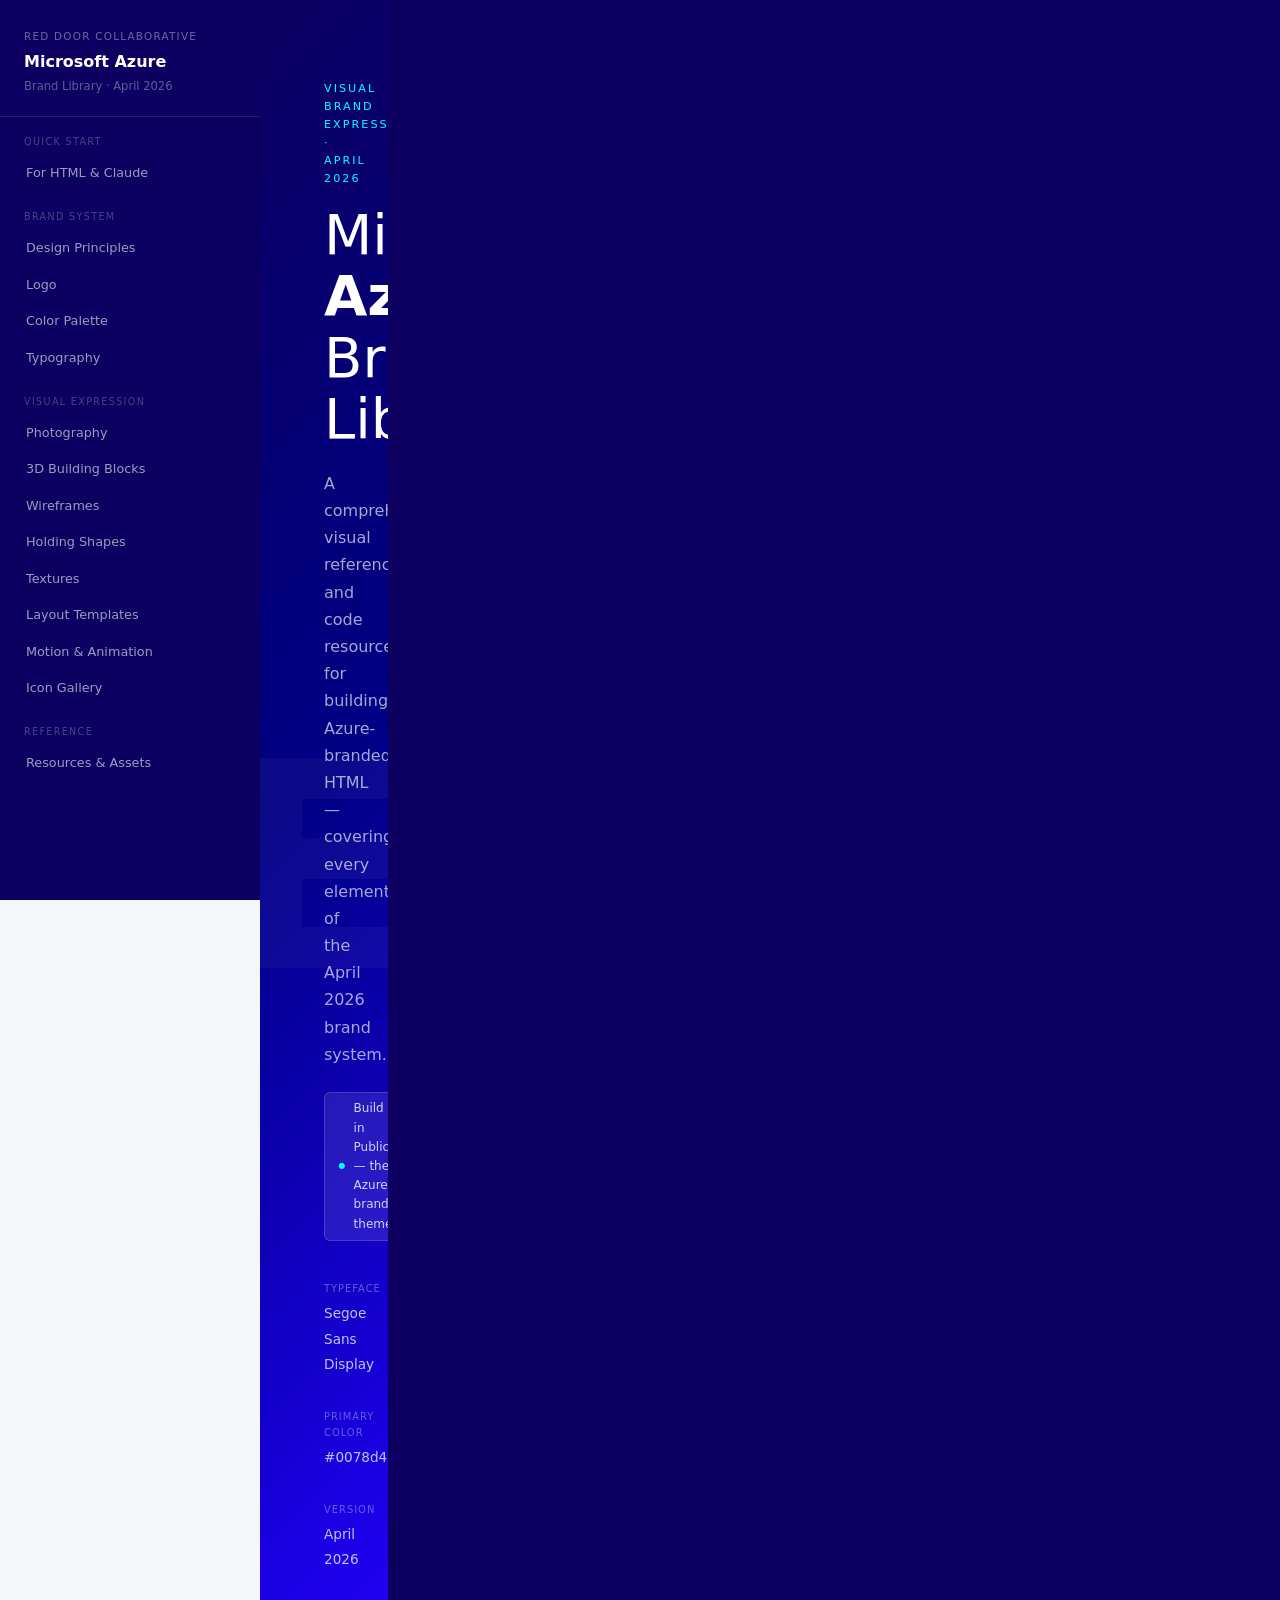
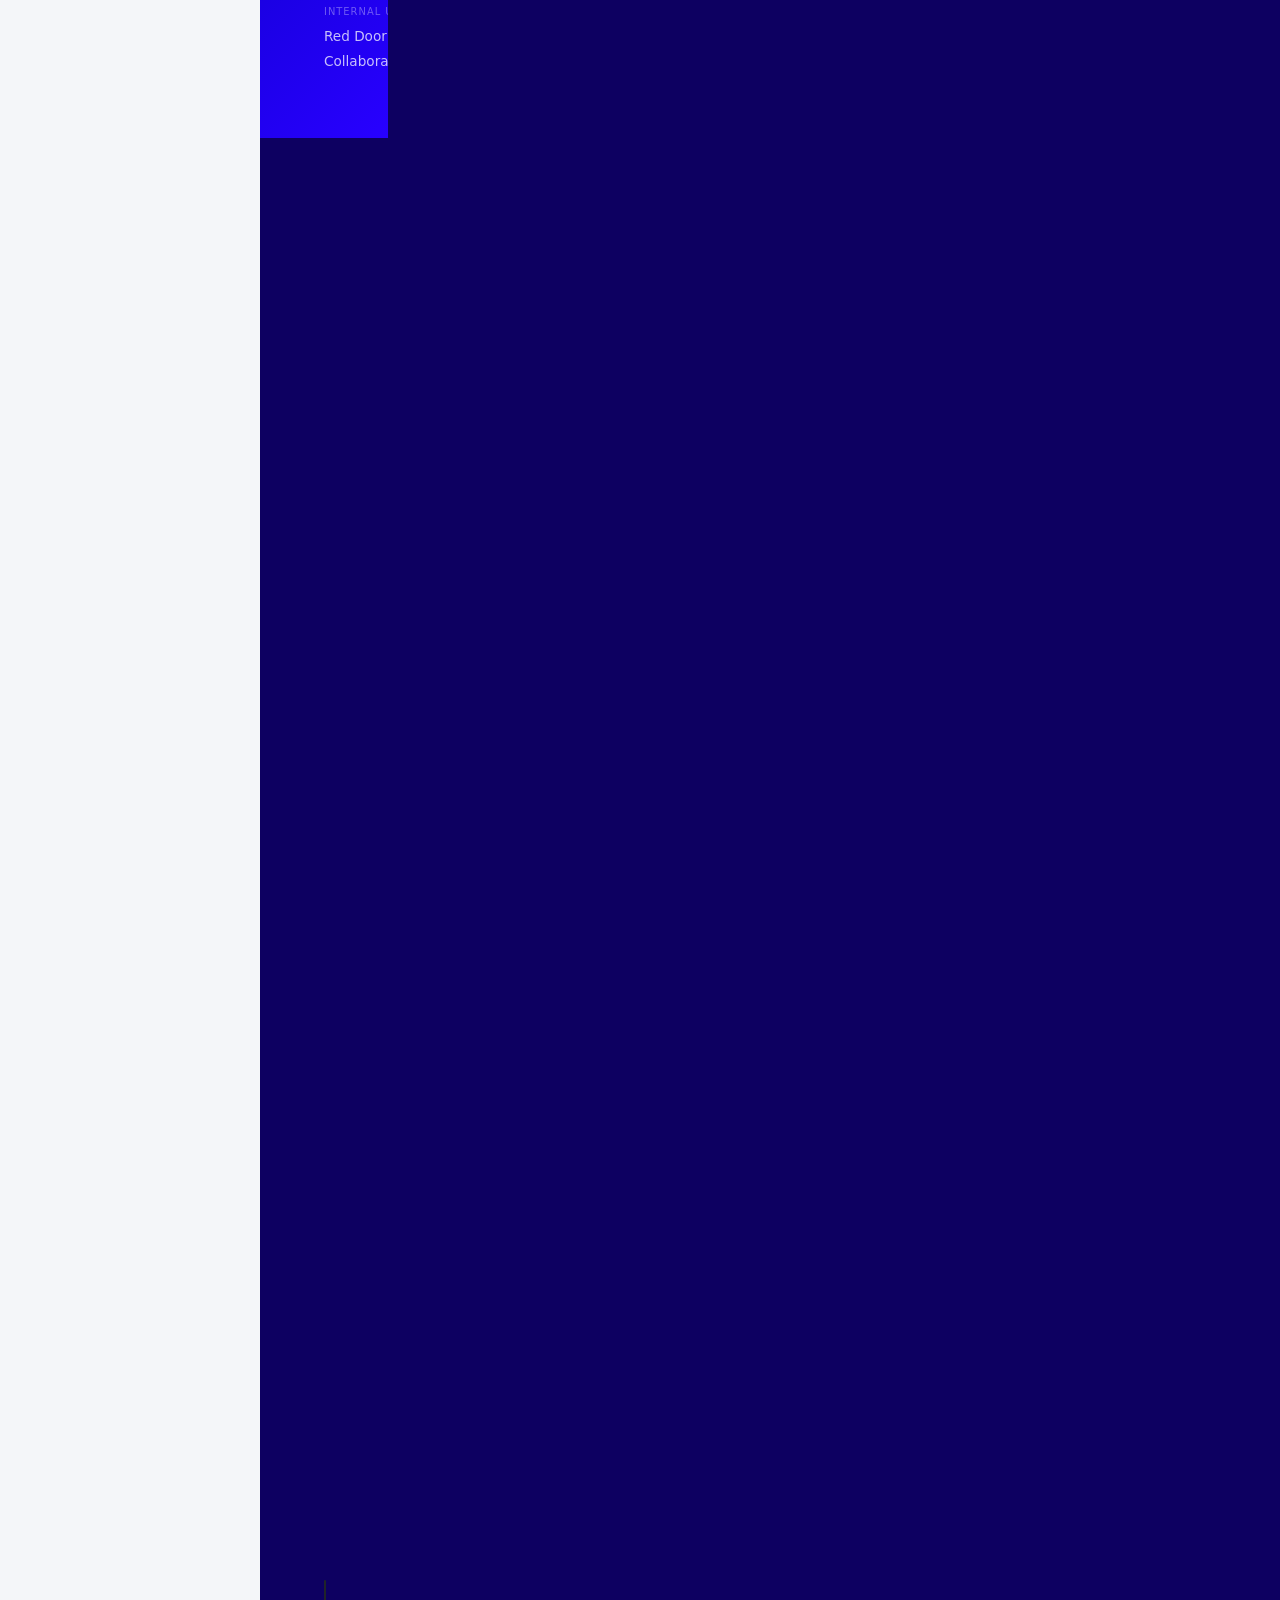
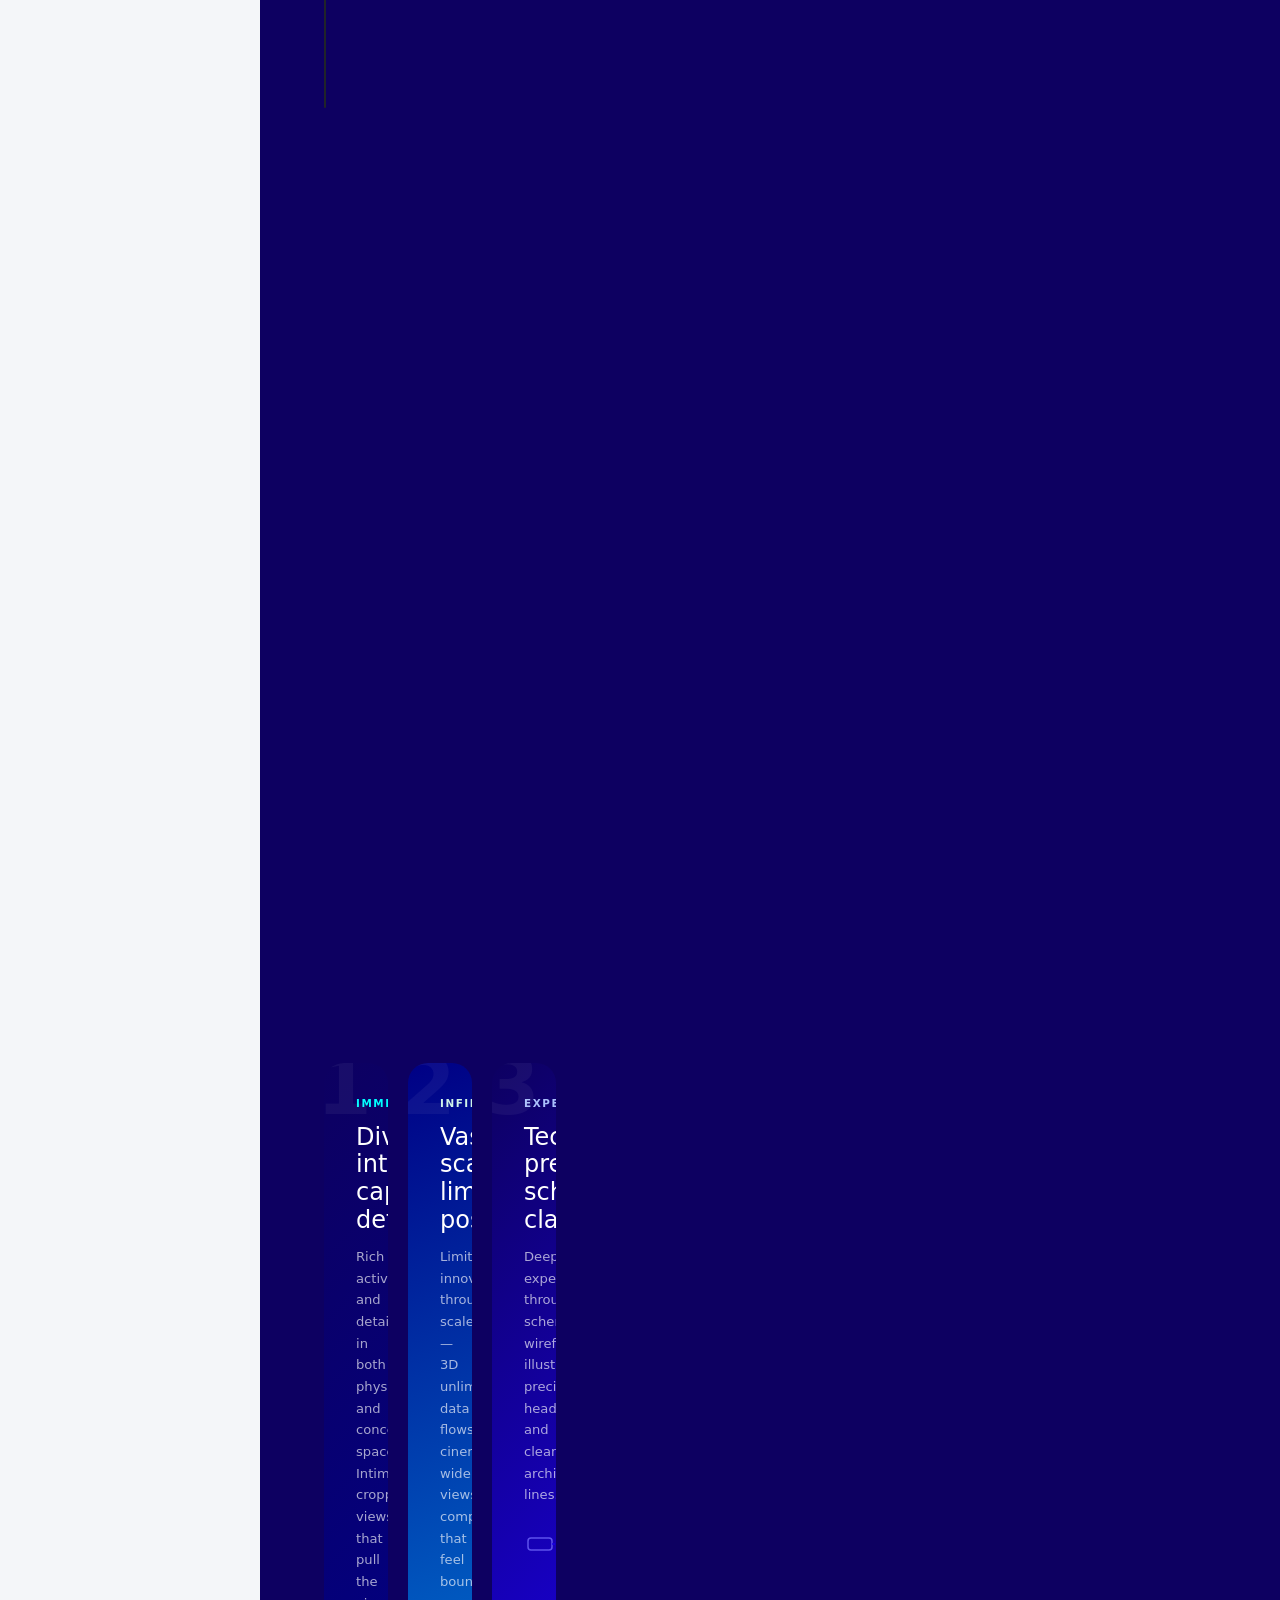
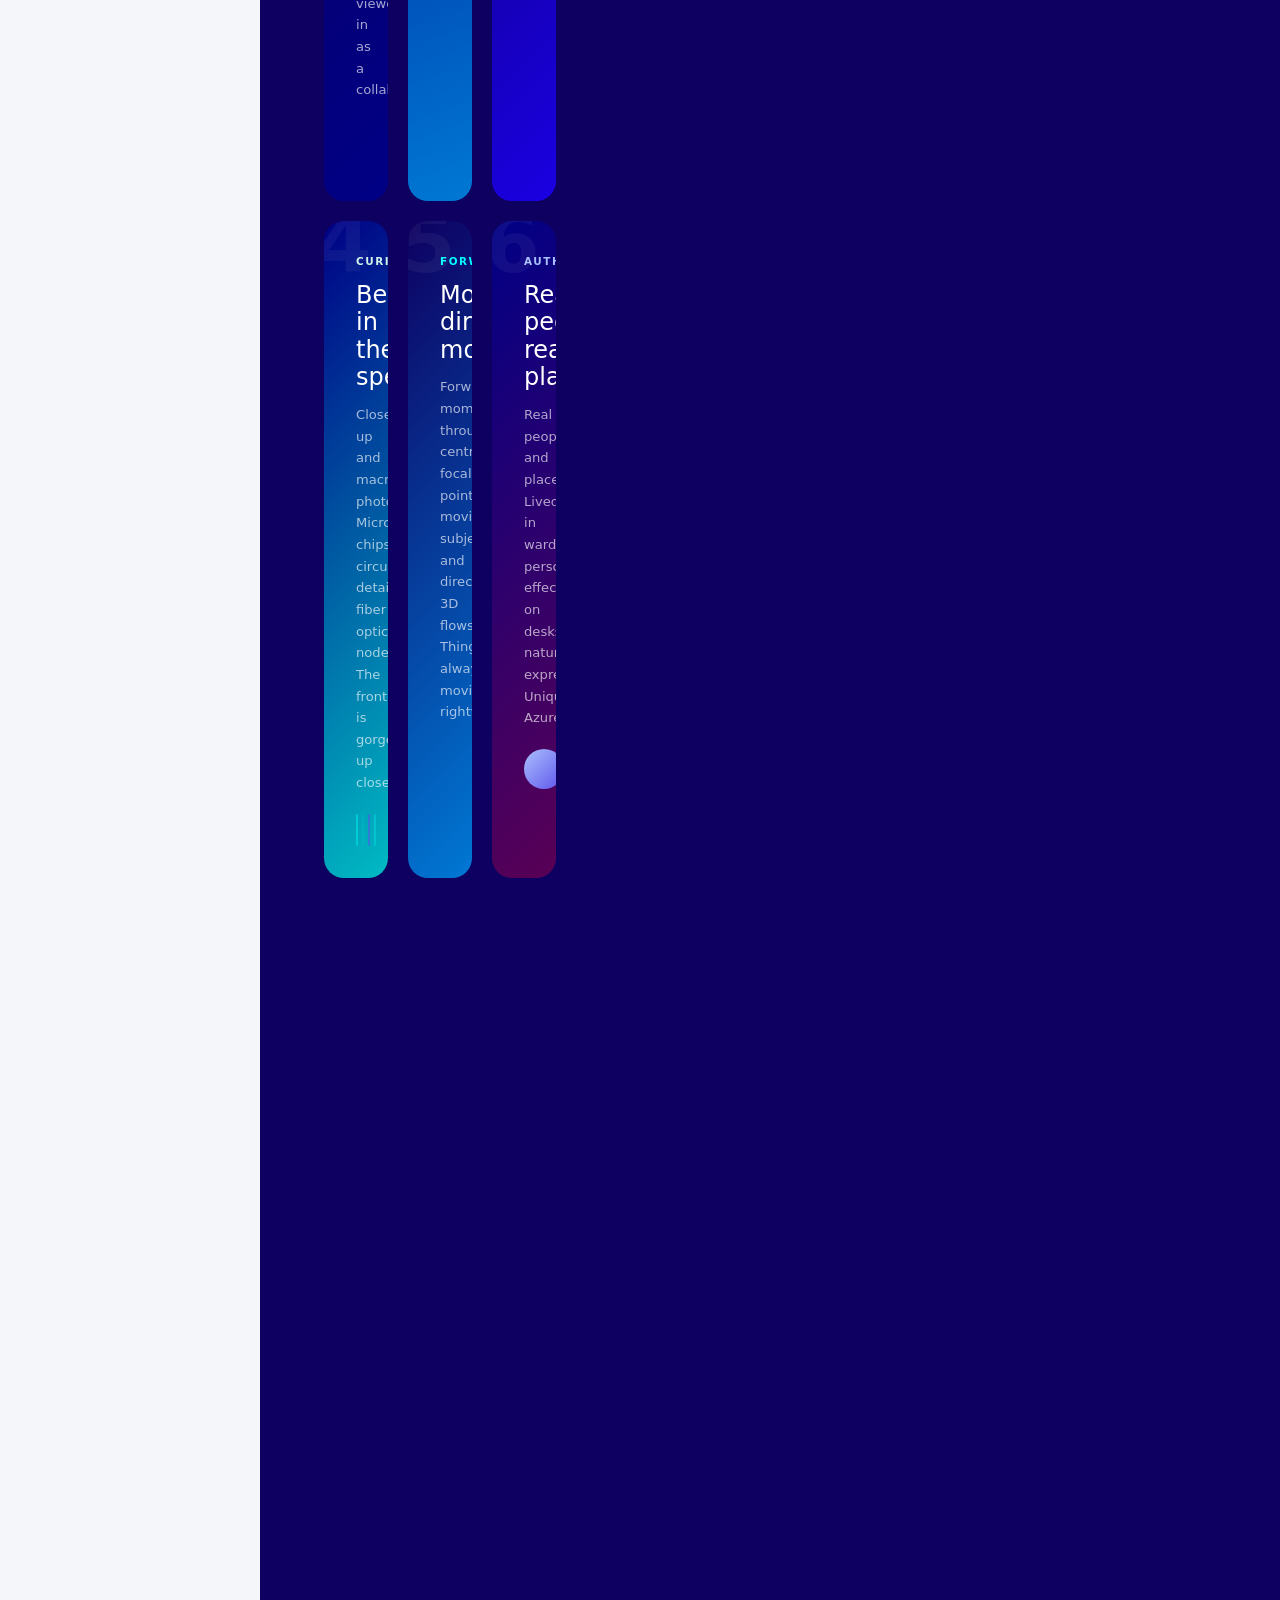
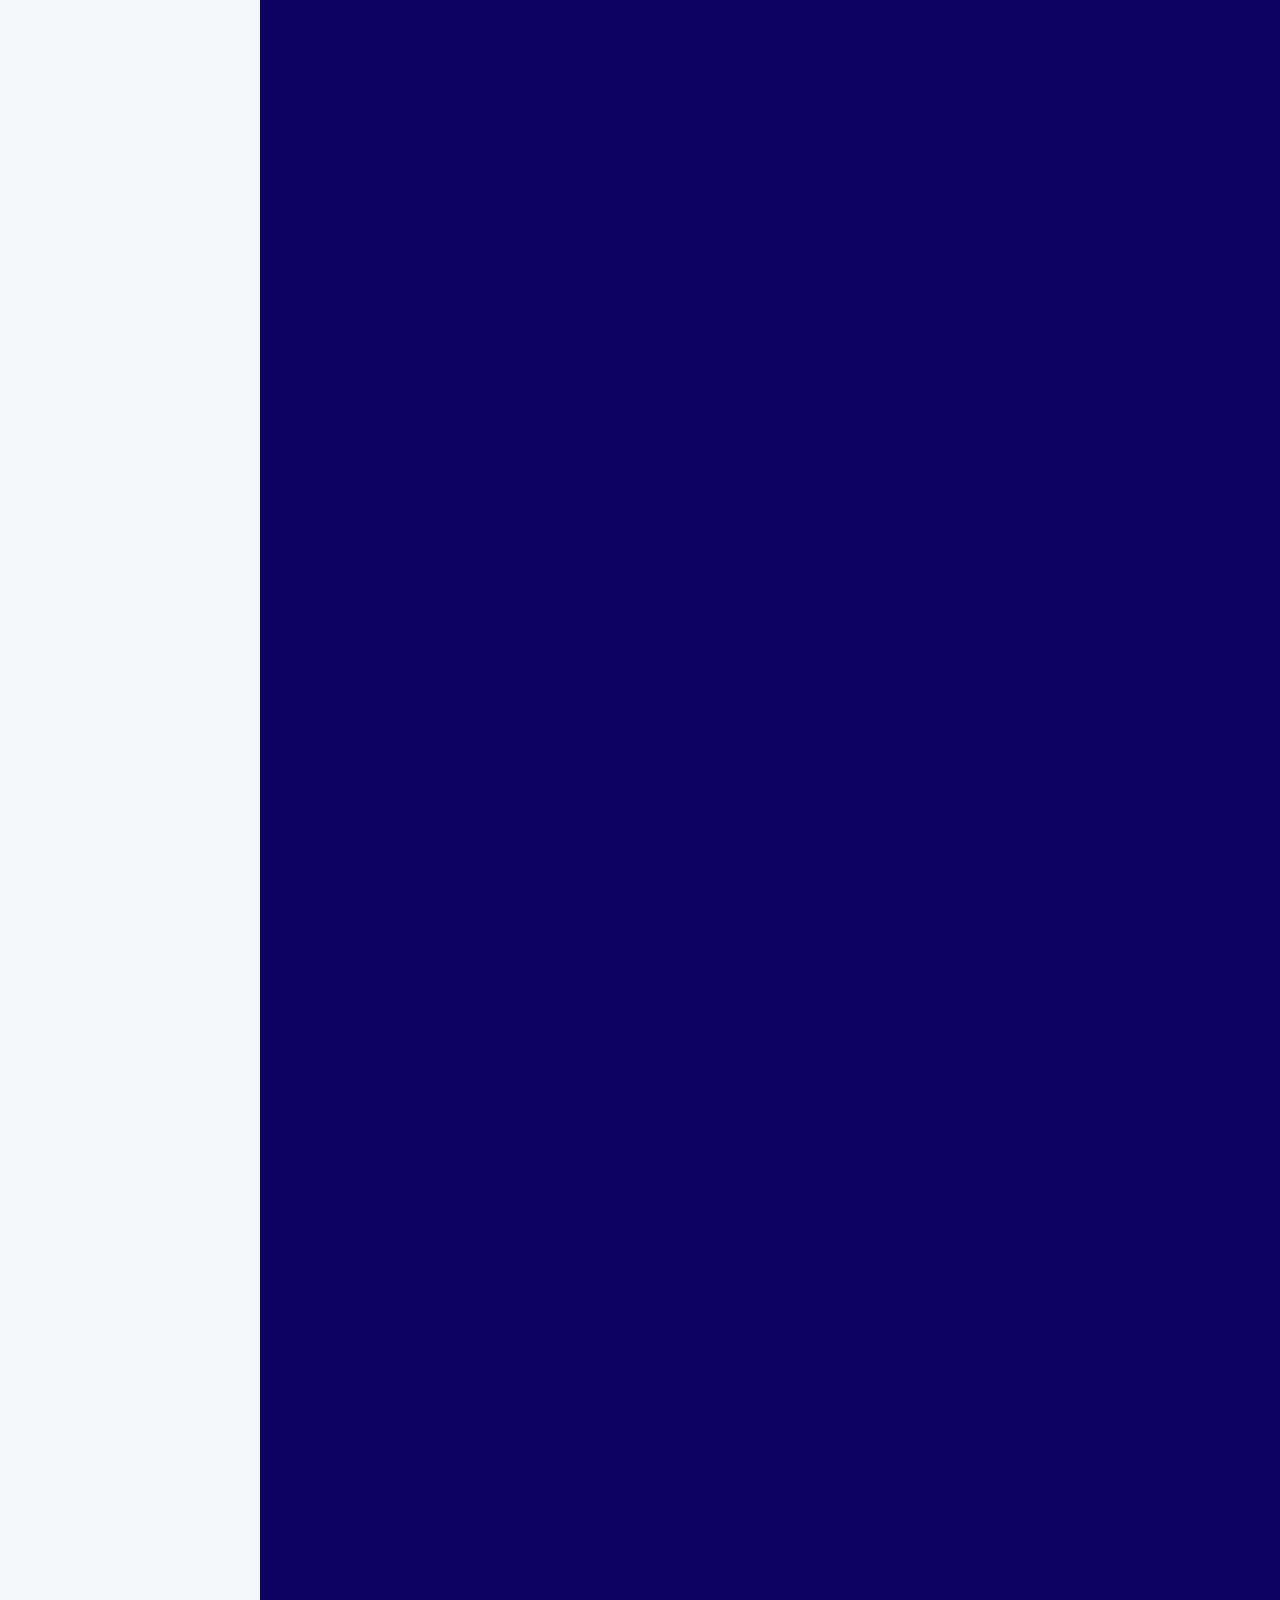
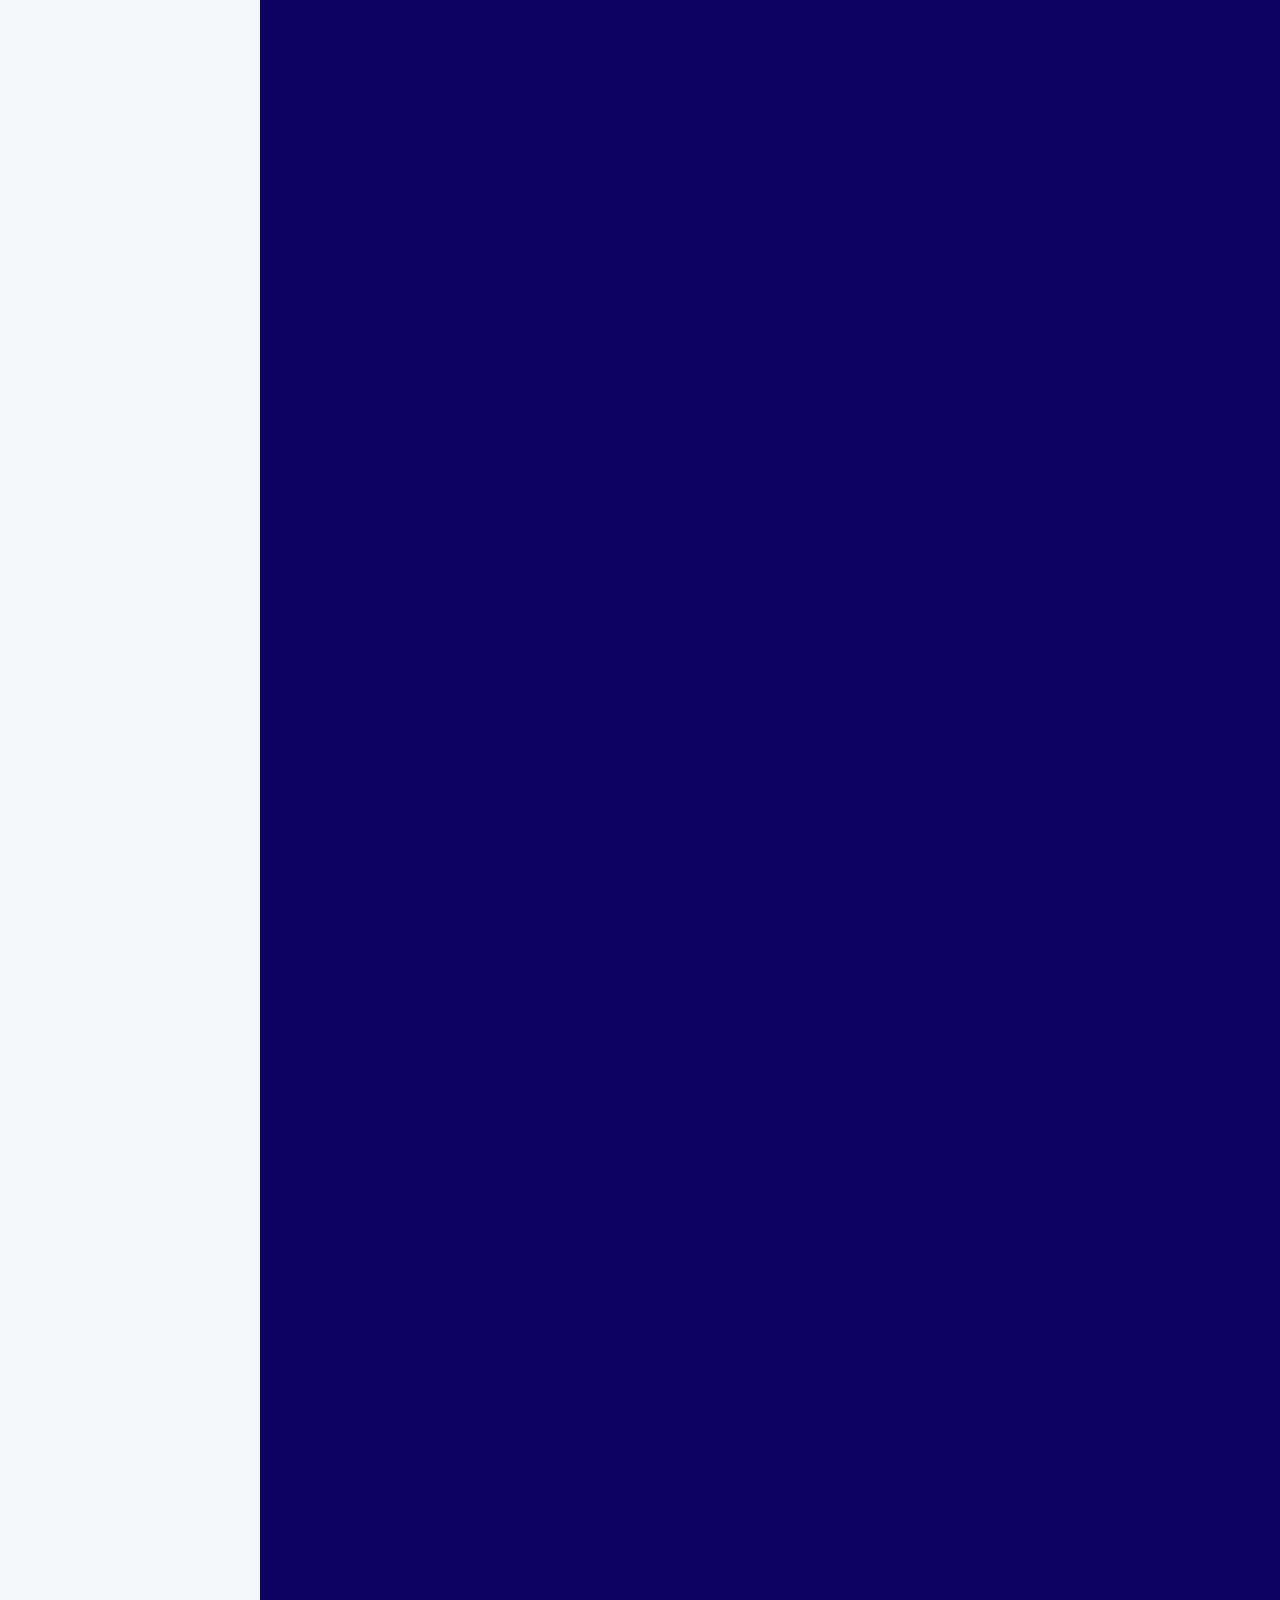
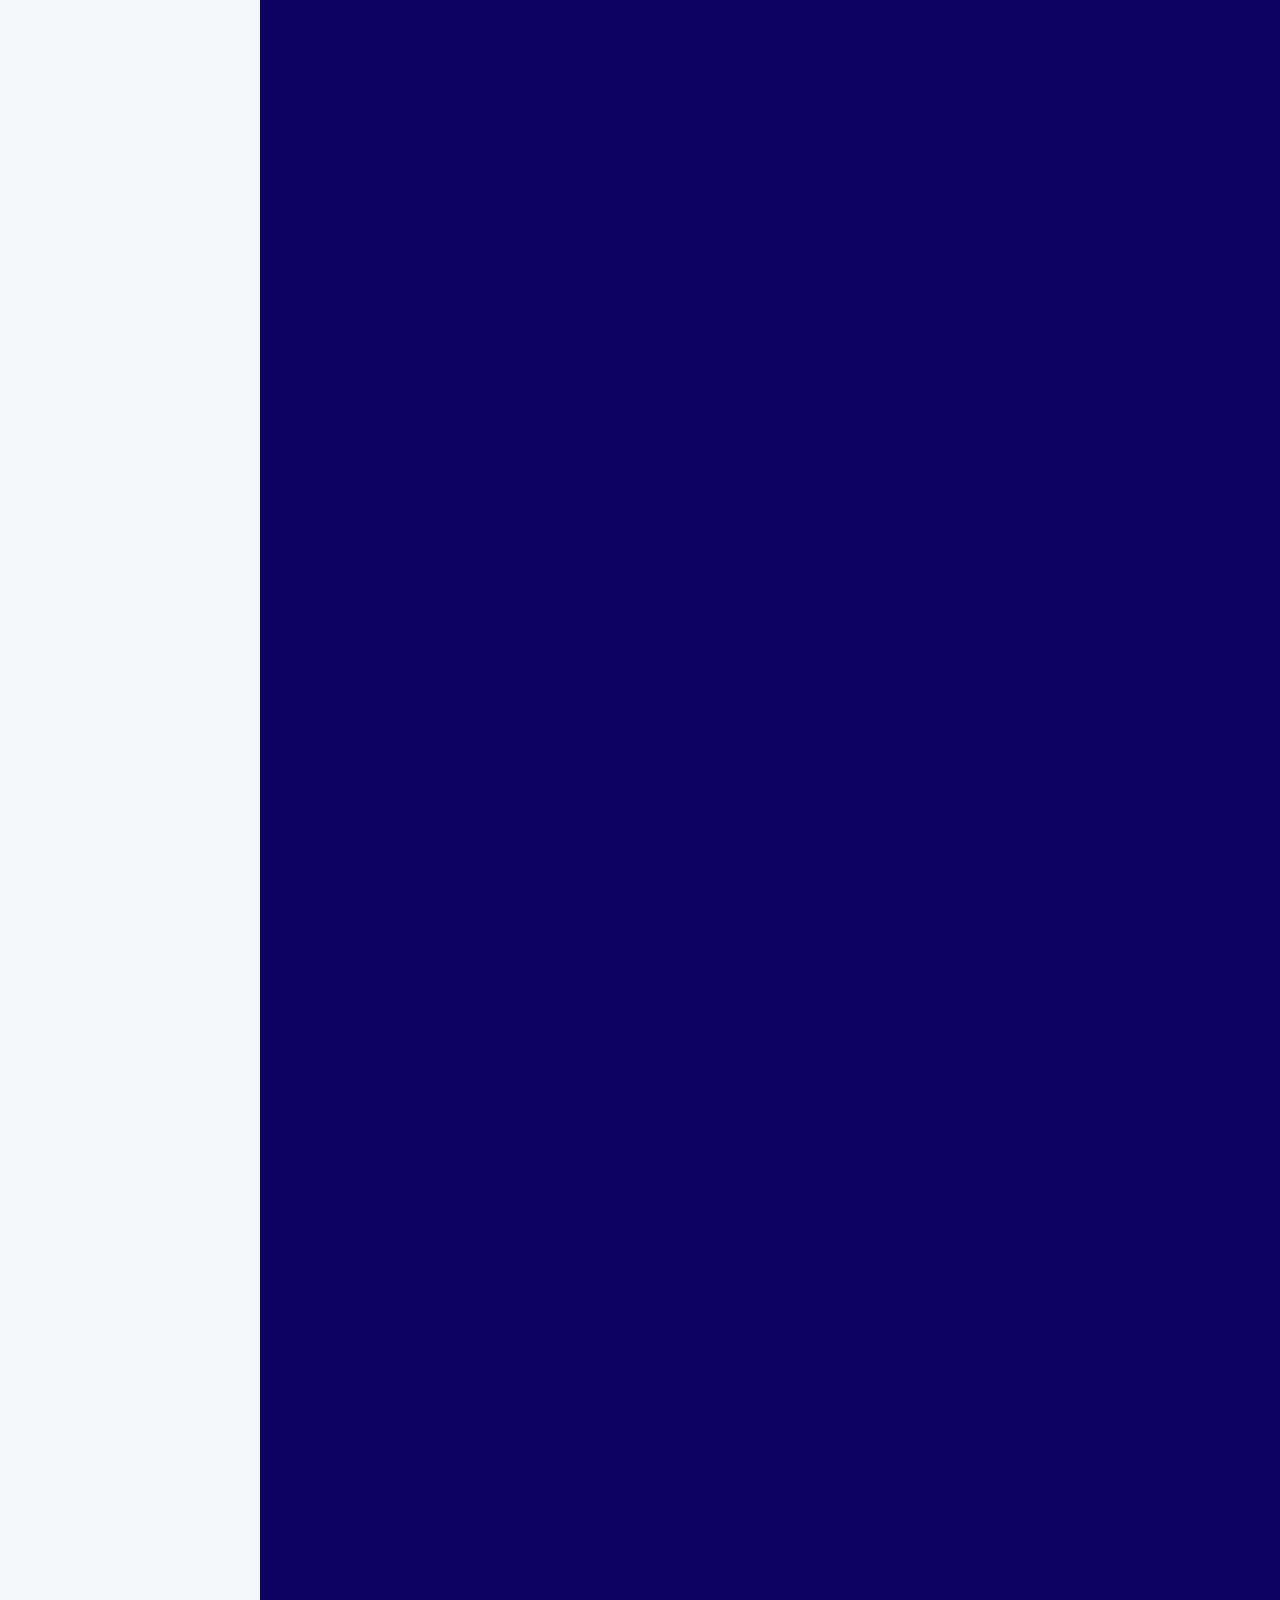
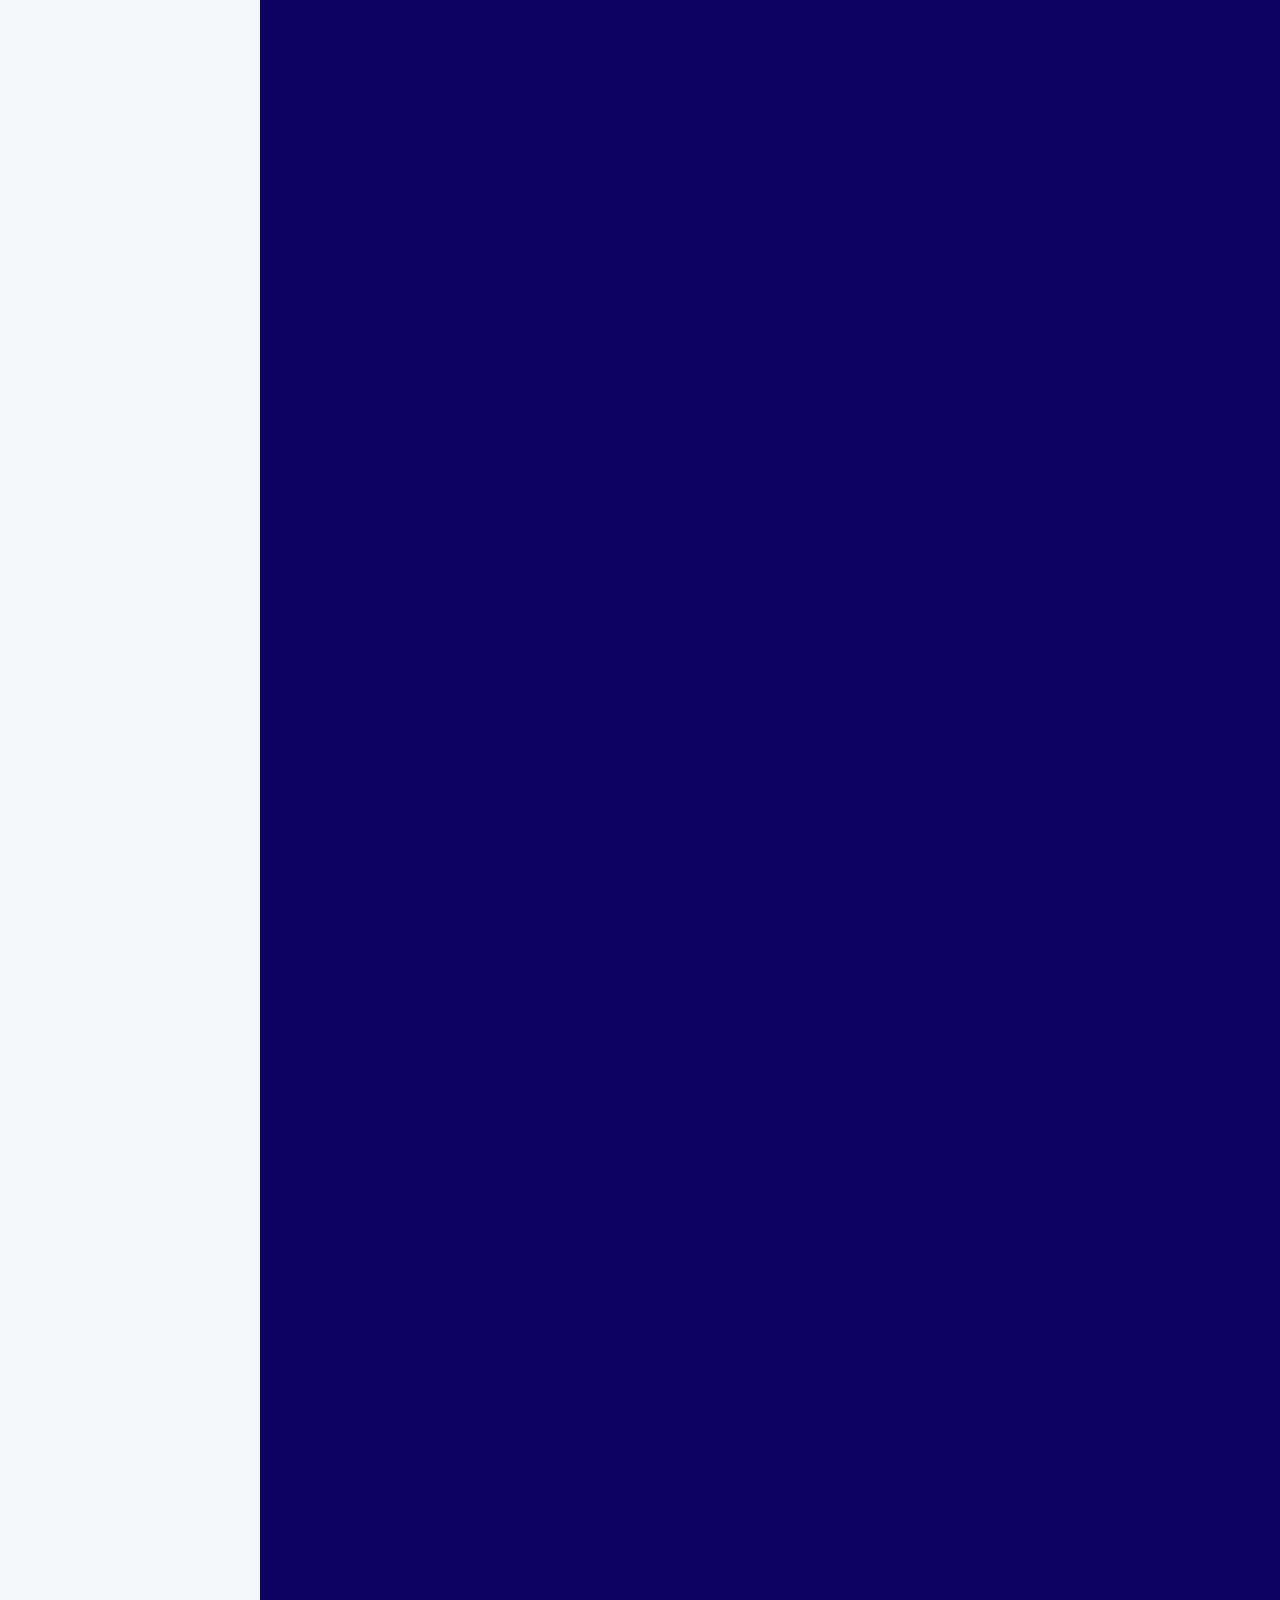
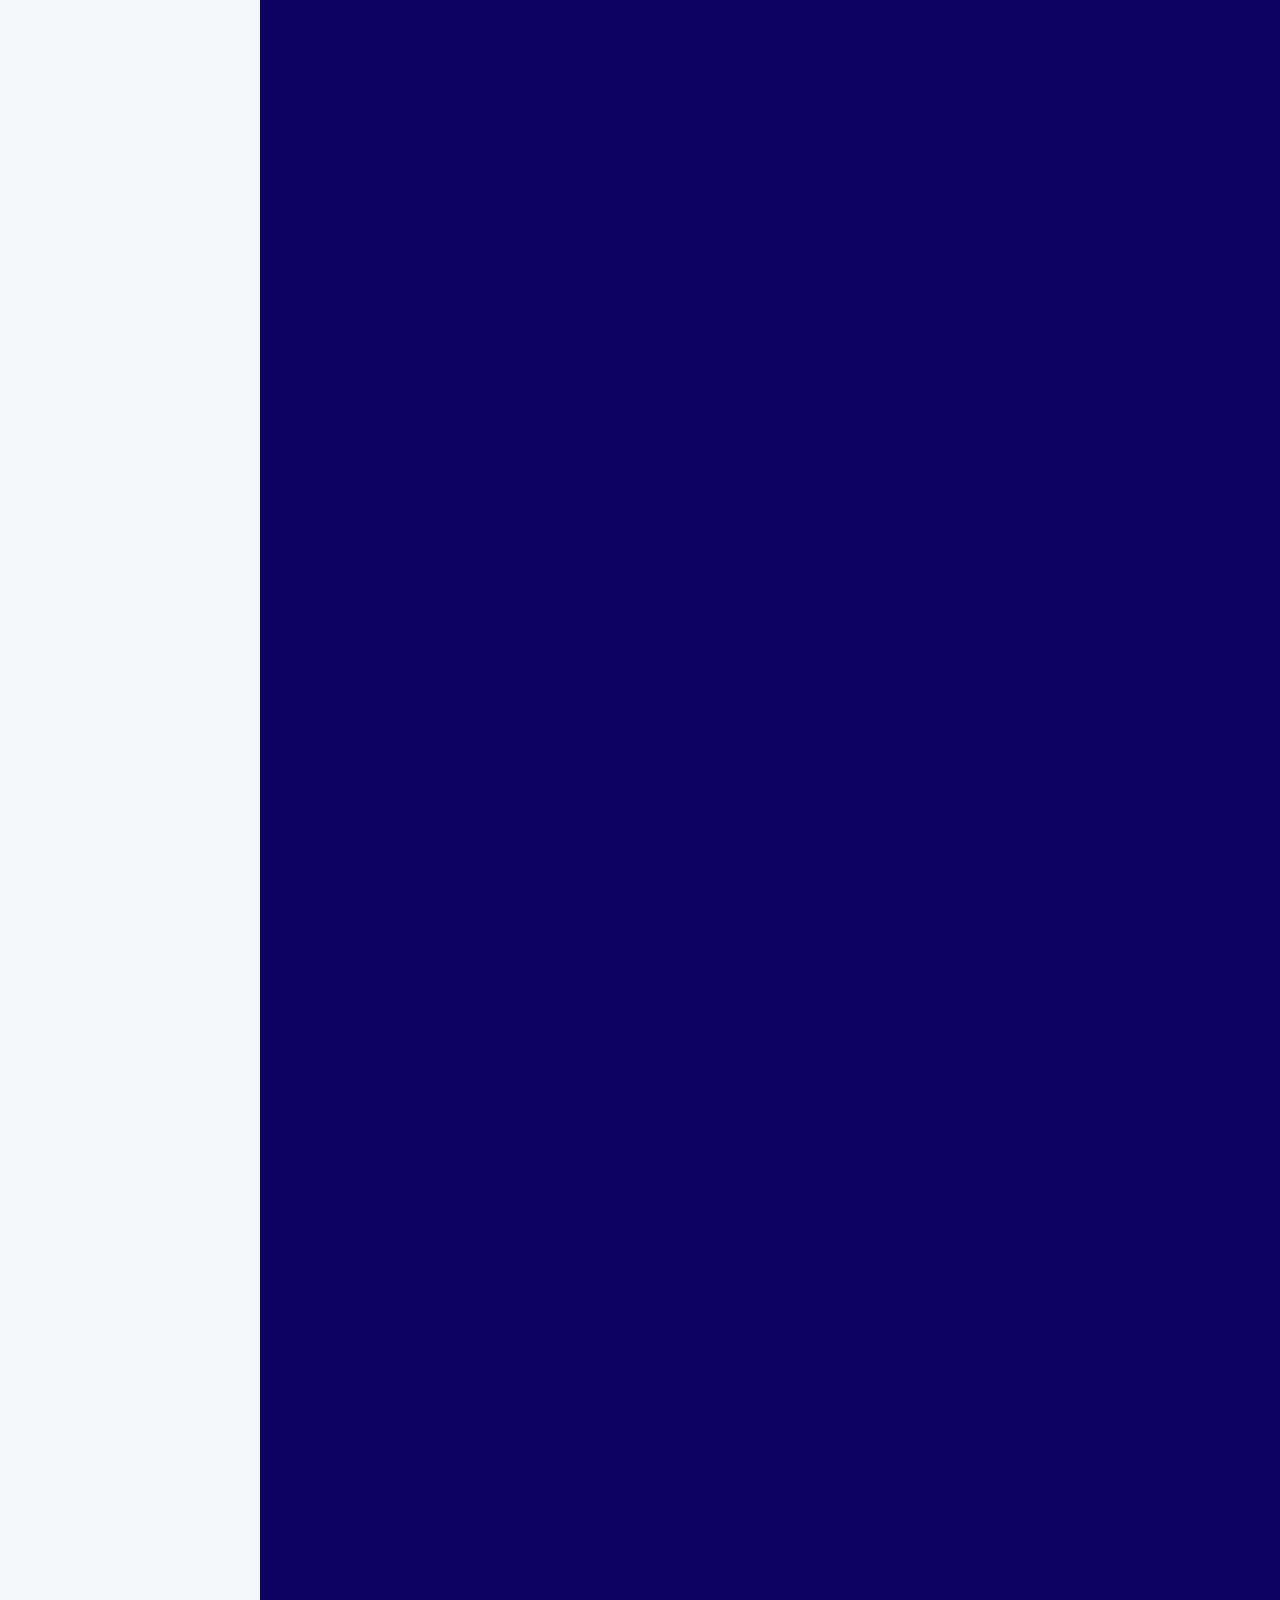
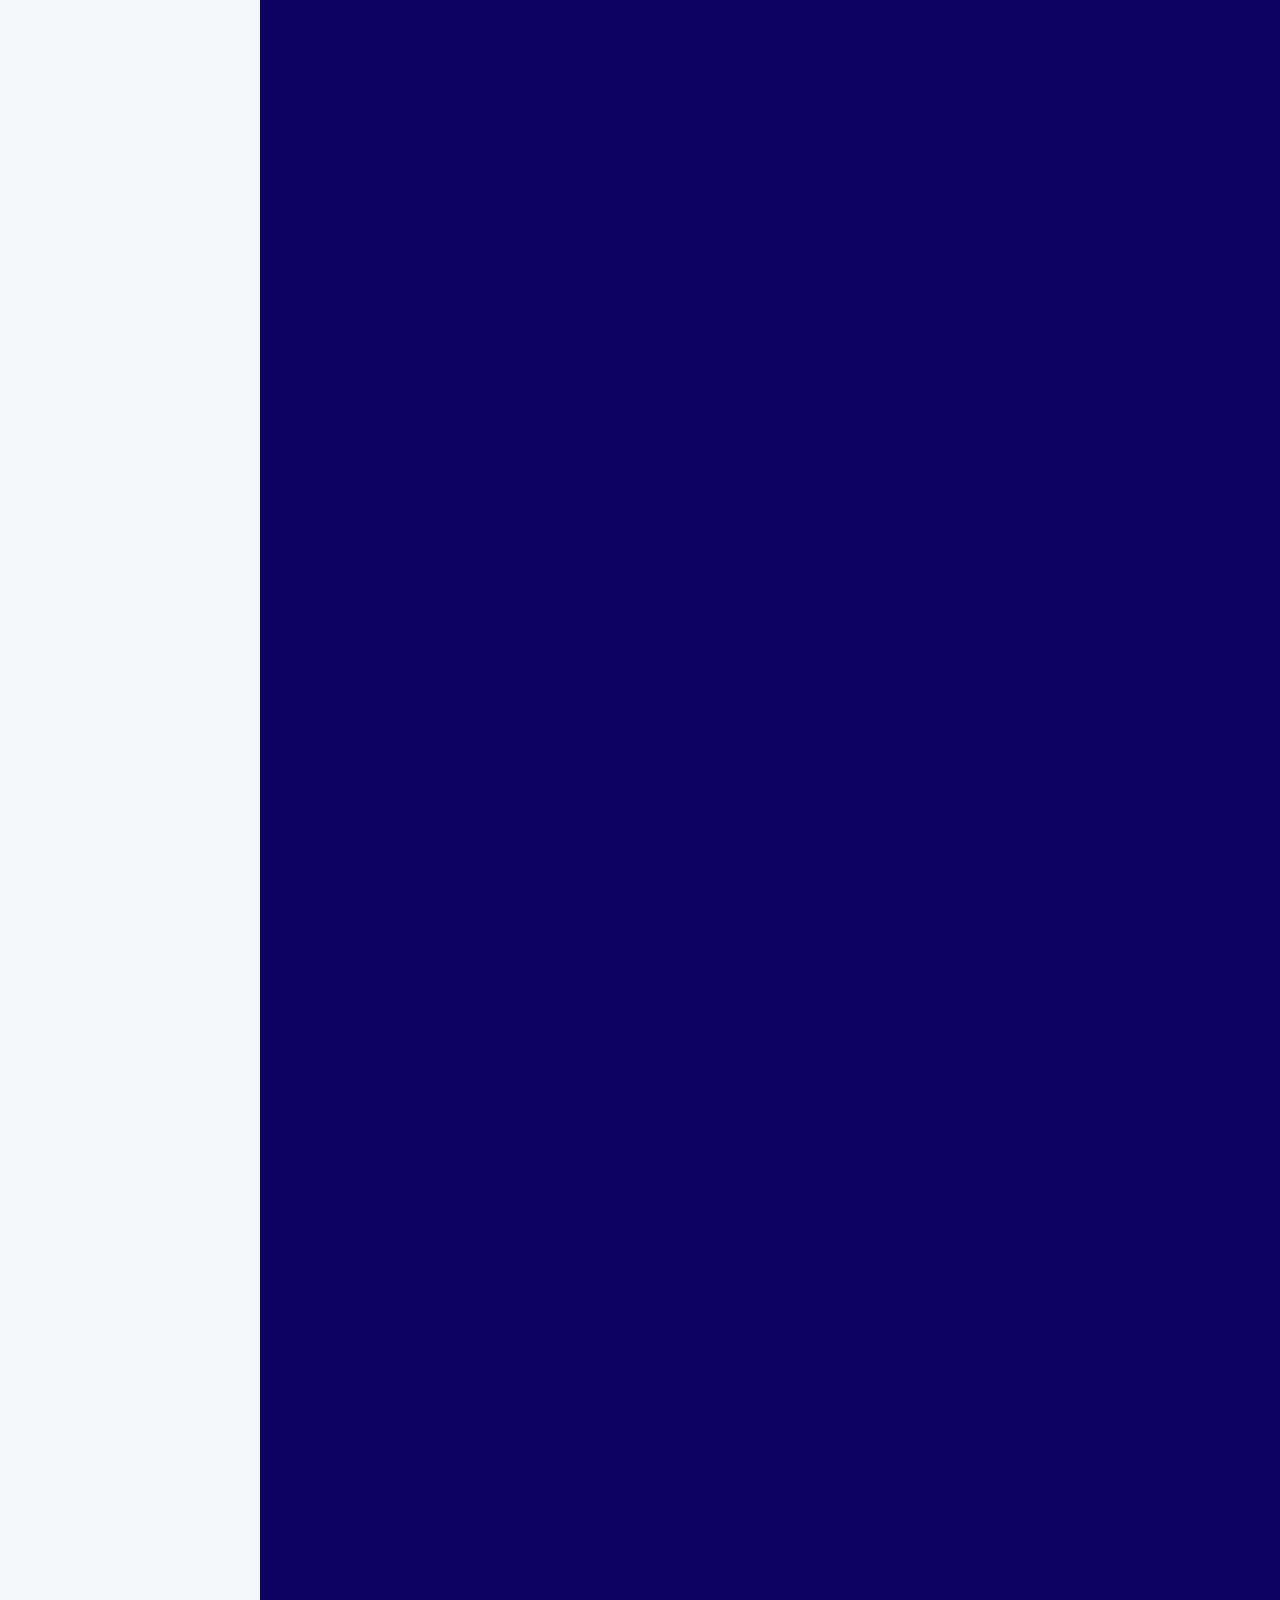
==== commit 31c90496: "feat: connect to rdc-foundations-library via three-layer CSS stack - index.html: add rdc.css CDN bas" ====
--- a/index.html
+++ b/index.html
@@ -4,6 +4,11 @@
 <meta charset="UTF-8"/>
 <meta name="viewport" content="width=device-width,initial-scale=1.0"/>
 <title>Microsoft Azure — Brand Library · Red Door Collaborative</title>
+<!-- RDC Foundations Library: base reset, tokens, and standard components -->
+<link rel="stylesheet" href="https://reddoorcollaborative.github.io/rdc-foundations-library/rdc.css">
+<!-- Azure token overrides: maps RDC CSS custom properties to Azure brand values -->
+<link rel="stylesheet" href="azure.css">
+<!-- Azure-specific components: layout, swatches, type specimens, motion, etc. -->
 <link rel="stylesheet" href="style.css">
 </head>
 <body>
--- a/azure.css
+++ b/azure.css
@@ -0,0 +1,38 @@
+/* ================================================================
+   MICROSOFT AZURE — TOKEN OVERRIDES FOR RDC FOUNDATIONS LIBRARY
+   azure.css
+
+   Load order: rdc.css (base) → azure.css (this file) → style.css (Azure components)
+
+   This file maps RDC CSS custom properties to Microsoft Azure brand
+   values. Any rdc.css component (.btn, .doc-card, .badge, .alert, etc.)
+   dropped into an Azure page will automatically render in Azure colors.
+
+   style.css owns all Azure-specific components (swatches, type specimens,
+   motion cards, etc.) and takes precedence over rdc.css for shared class
+   names like .card and .divider.
+================================================================ */
+
+:root {
+  /* ── Brand color mapping ───────────────────────────────────── */
+  --coral:  #0078d4;   /* Azure Blue    → replaces RDC Coral (CTAs, links) */
+  --squid:  #0d0061;   /* Azure Deep    → replaces RDC Squid (dark surfaces) */
+  --wine:   #5d52ec;   /* Azure Indigo  → replaces RDC Wine (secondary accent) */
+  --mist:   #aac0fc;   /* Azure Lavender → replaces RDC Mist (soft accent) */
+
+  /* ── Surface & background ──────────────────────────────────── */
+  --page-bg: #f4f6f9;  /* Azure light bg, matches style.css --bg */
+  --white:   #ffffff;
+
+  /* ── Typography ────────────────────────────────────────────── */
+  --font-sans: 'Segoe UI', 'Segoe Sans Display', system-ui, -apple-system, sans-serif;
+  --font-mono: 'Consolas', 'Monaco', ui-monospace, monospace;
+}
+
+/*
+  Dark mode note:
+  rdc.js (layout toggle) is not yet added to this library because
+  style.css does not include dark mode overrides. Add dark mode
+  support to style.css first, then add the rdc.js CDN script and
+  the FOUC prevention inline script to index.html.
+*/
